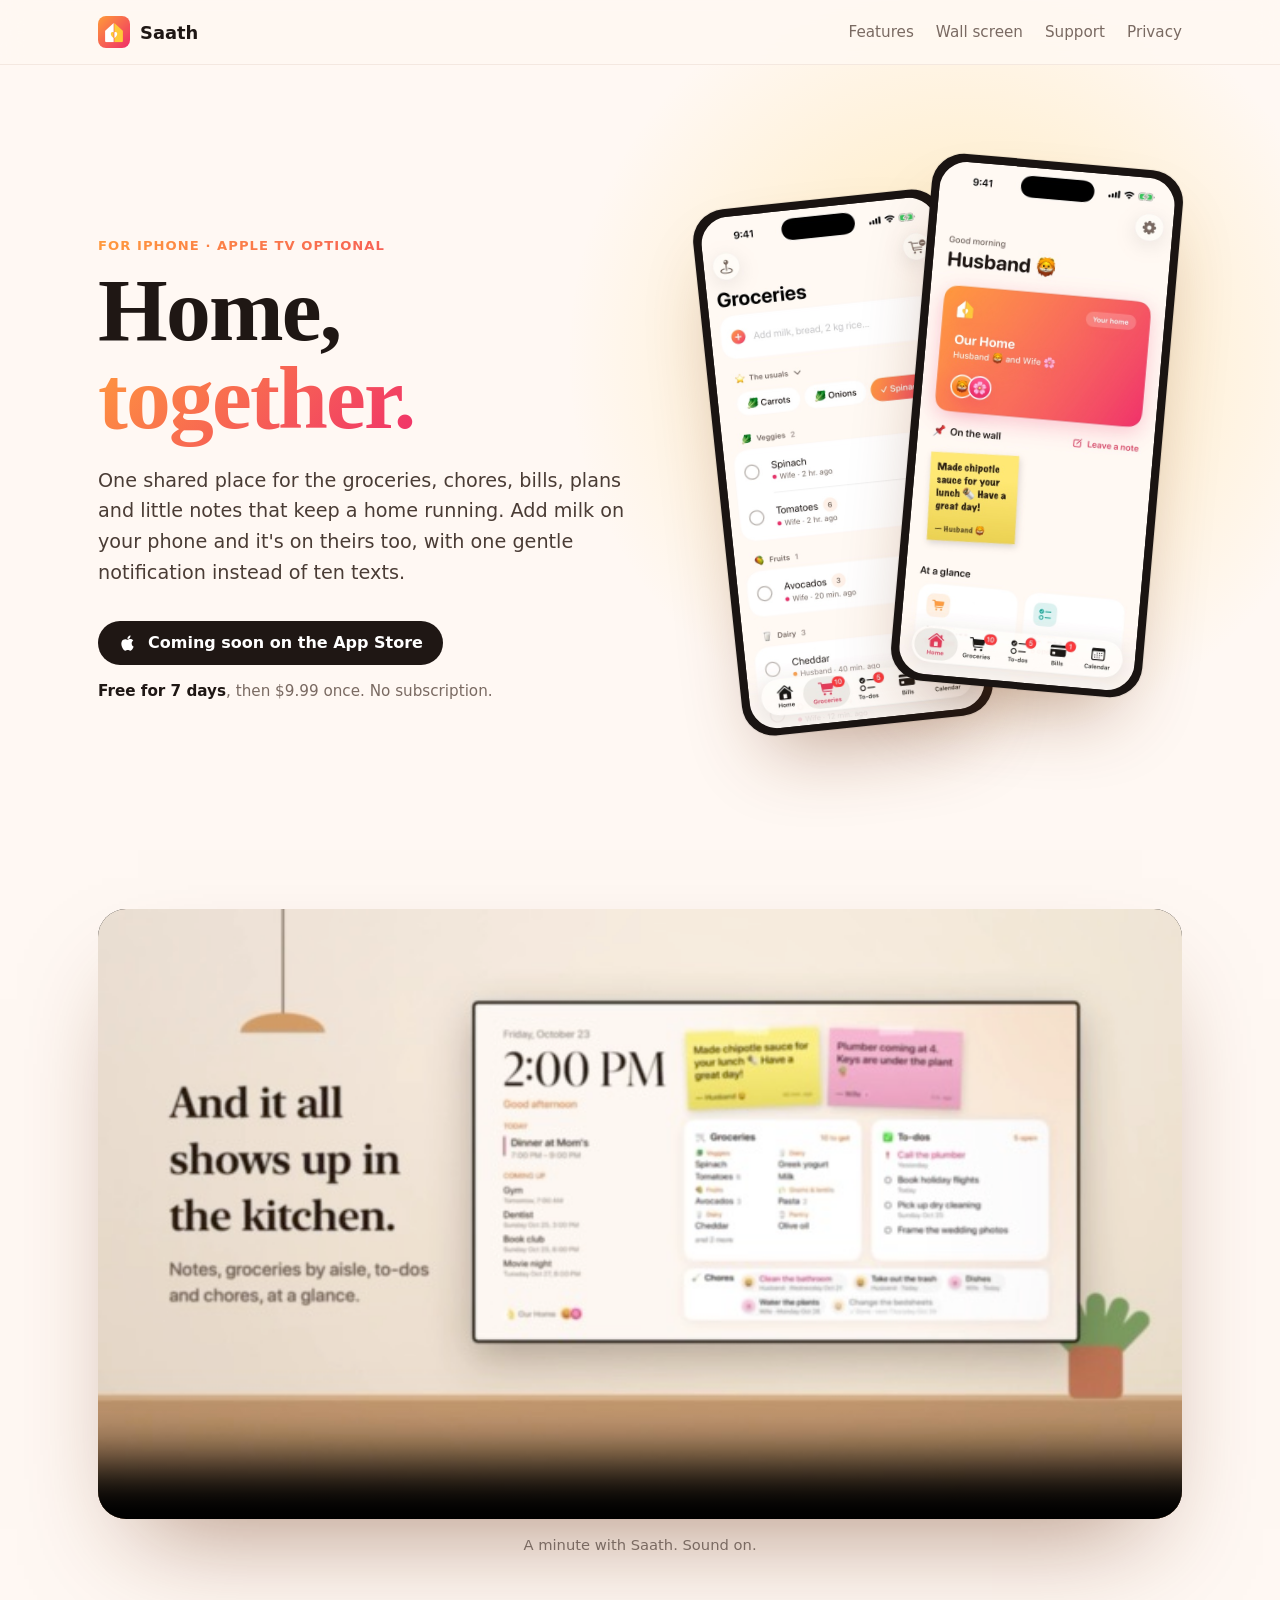
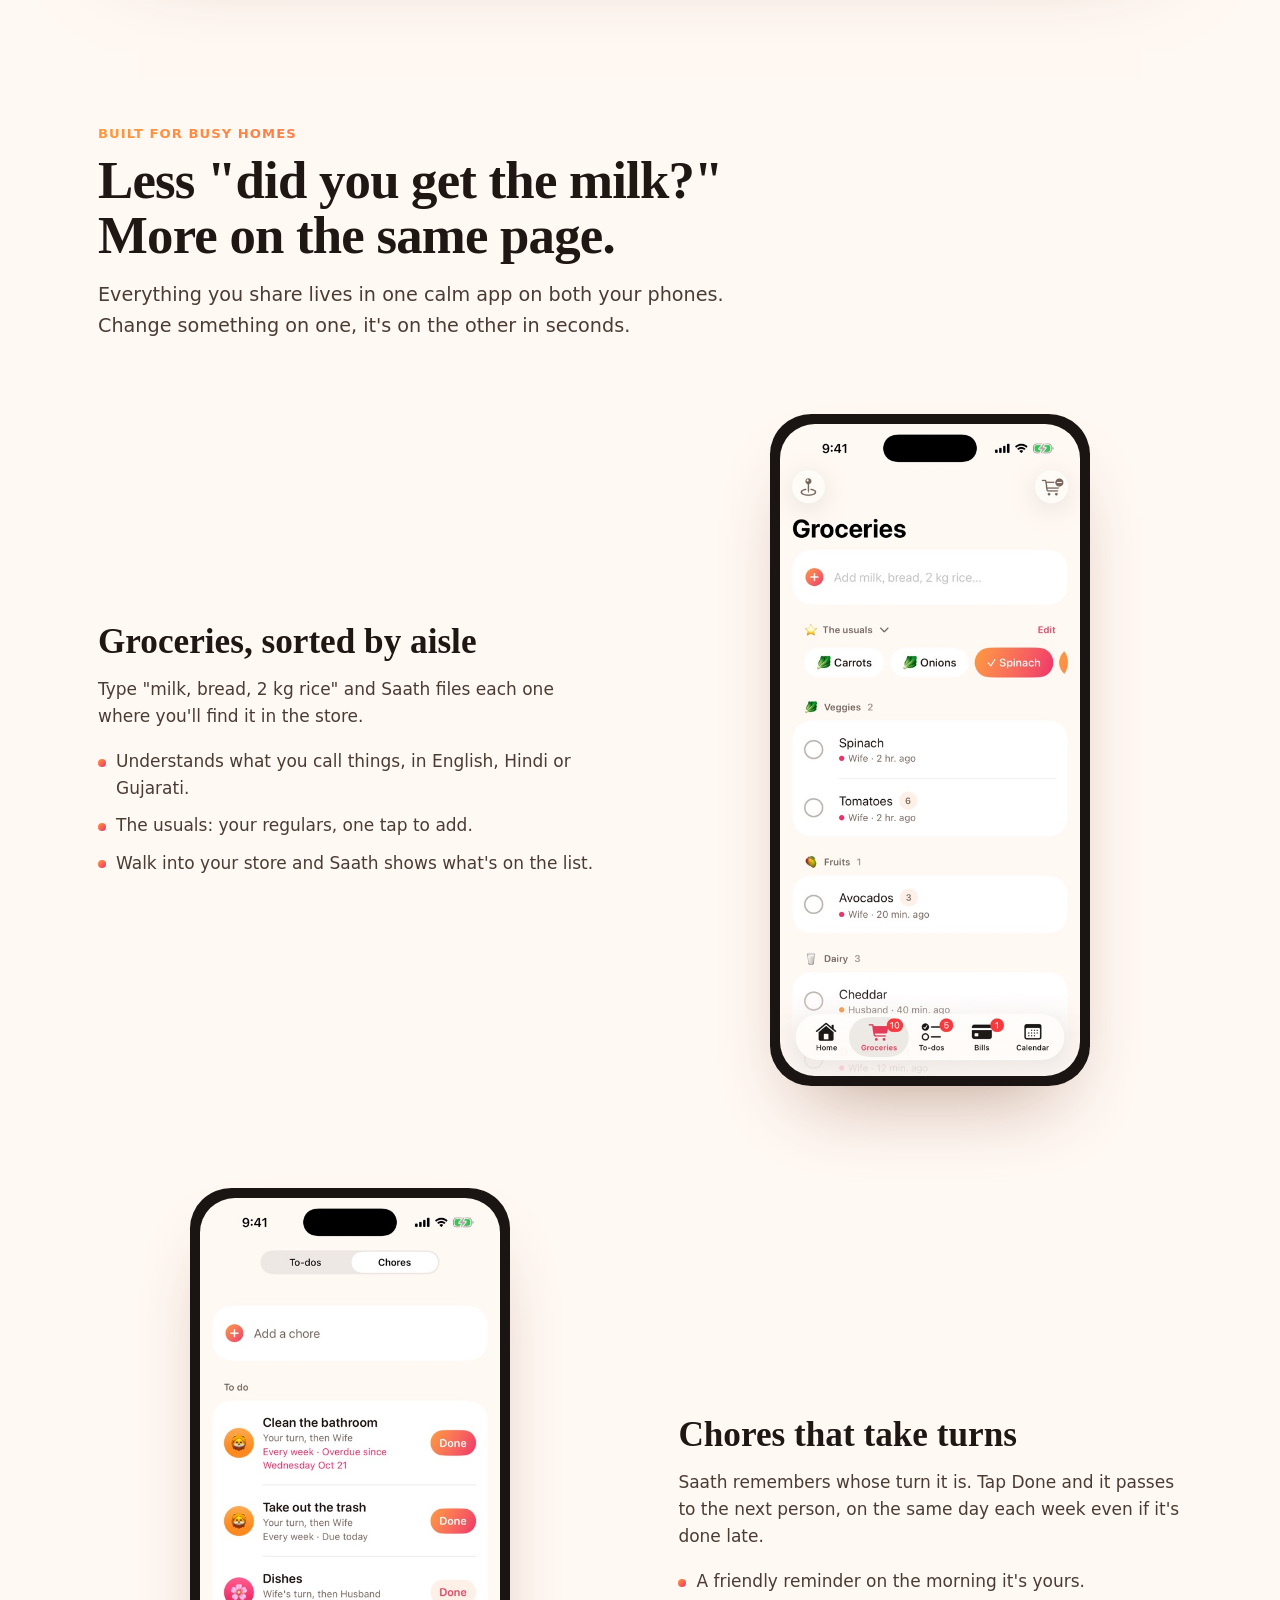
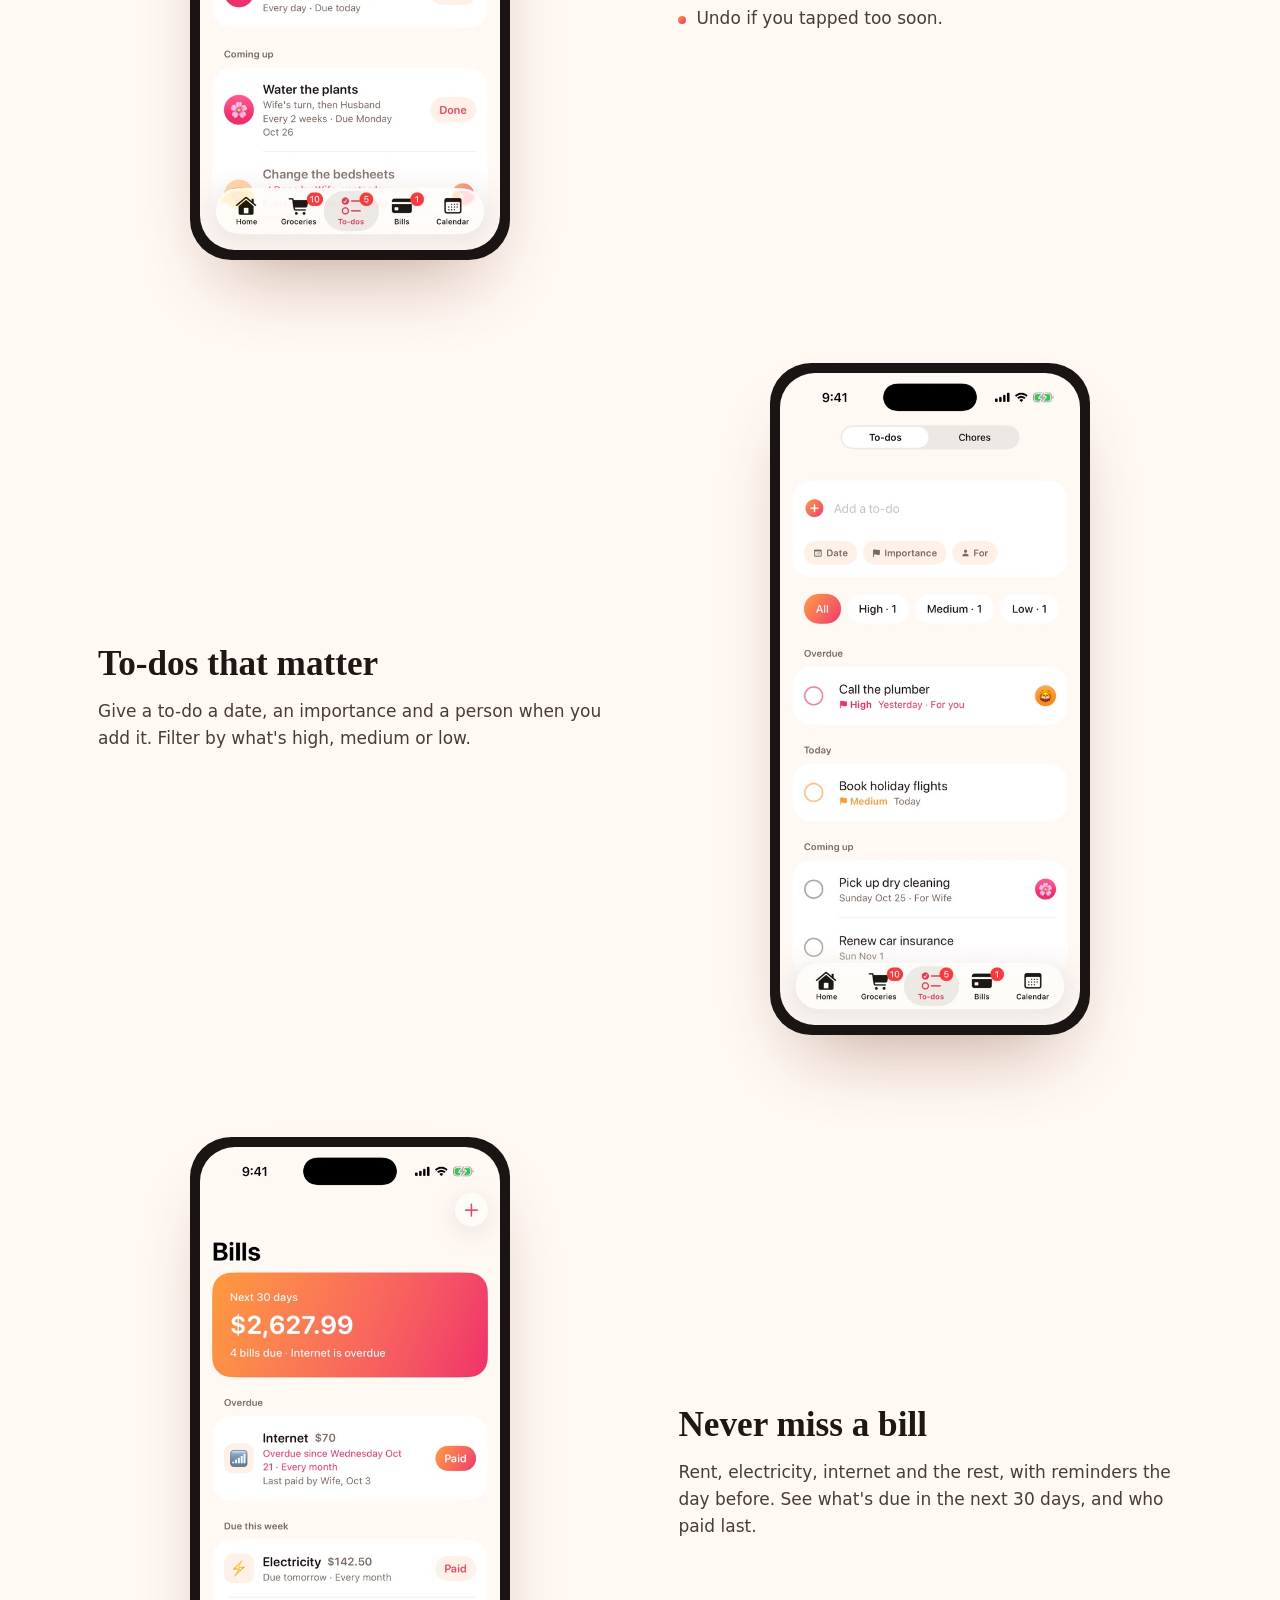
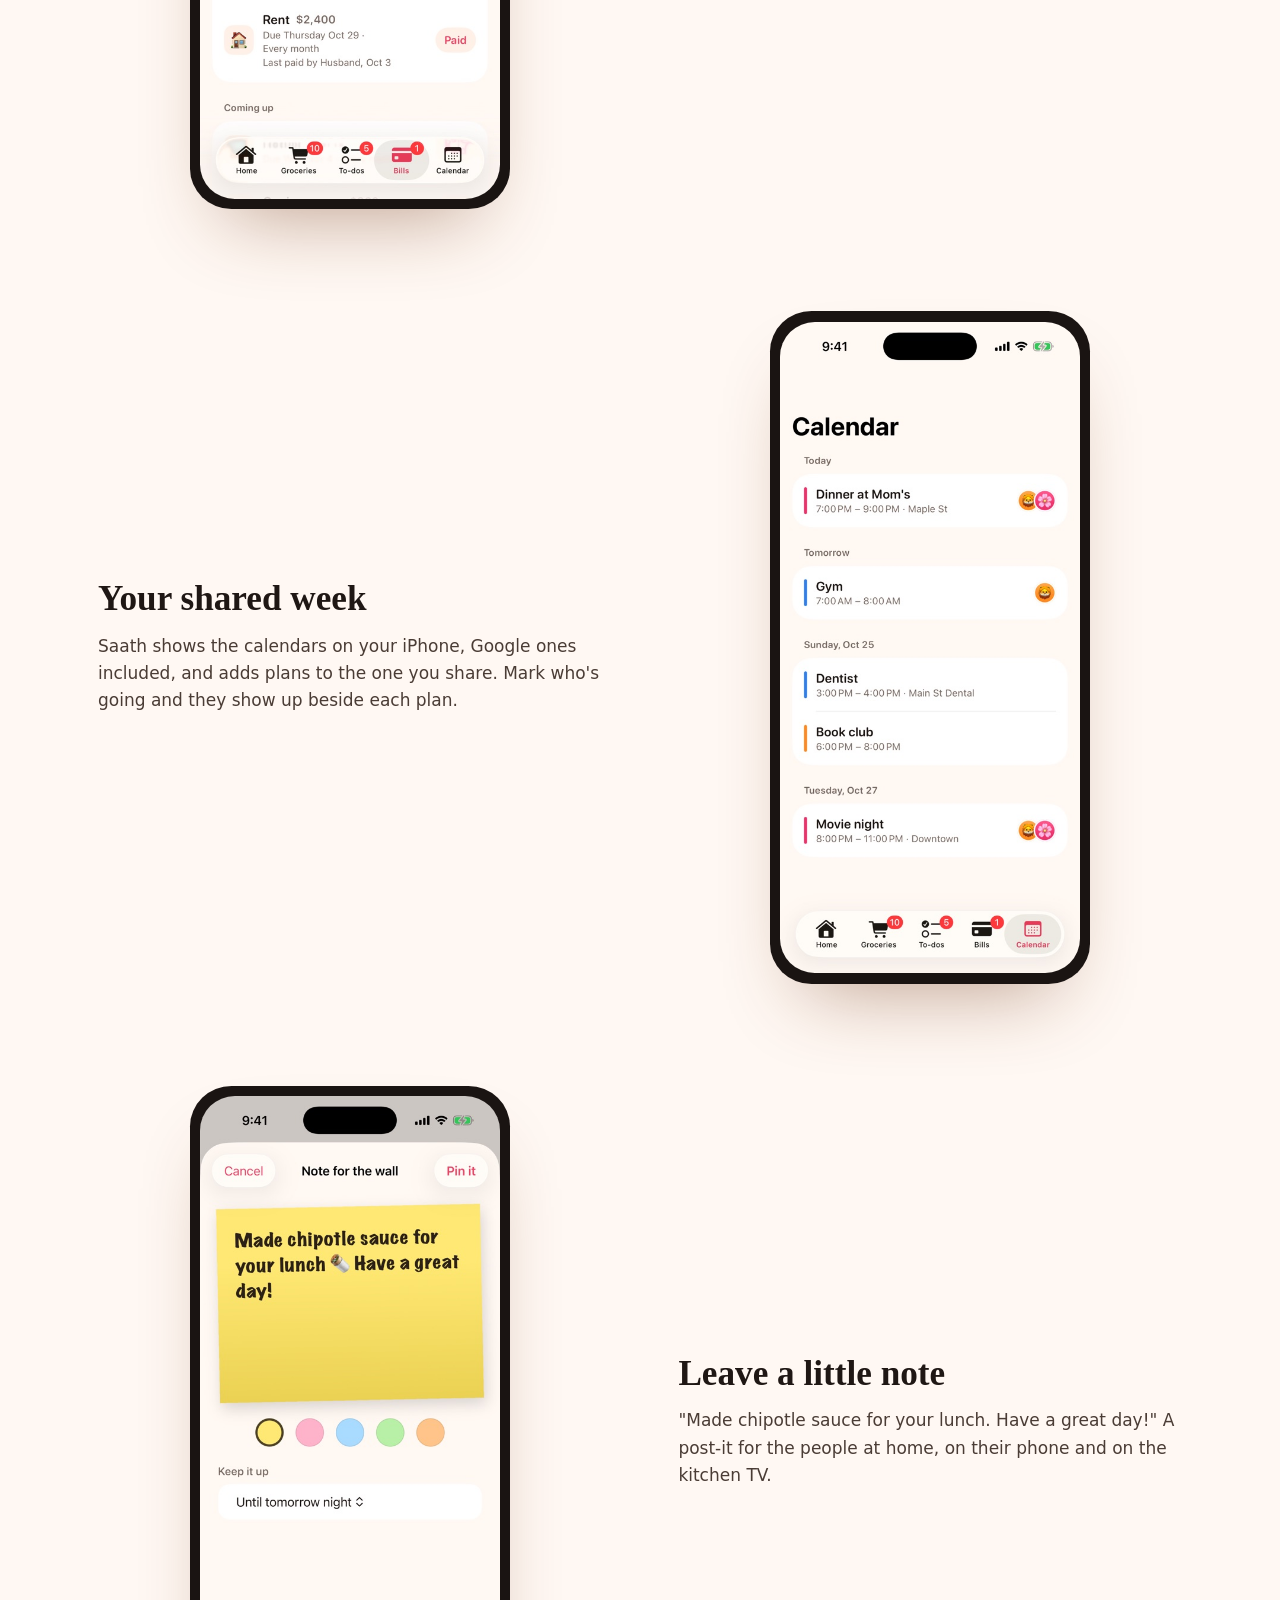
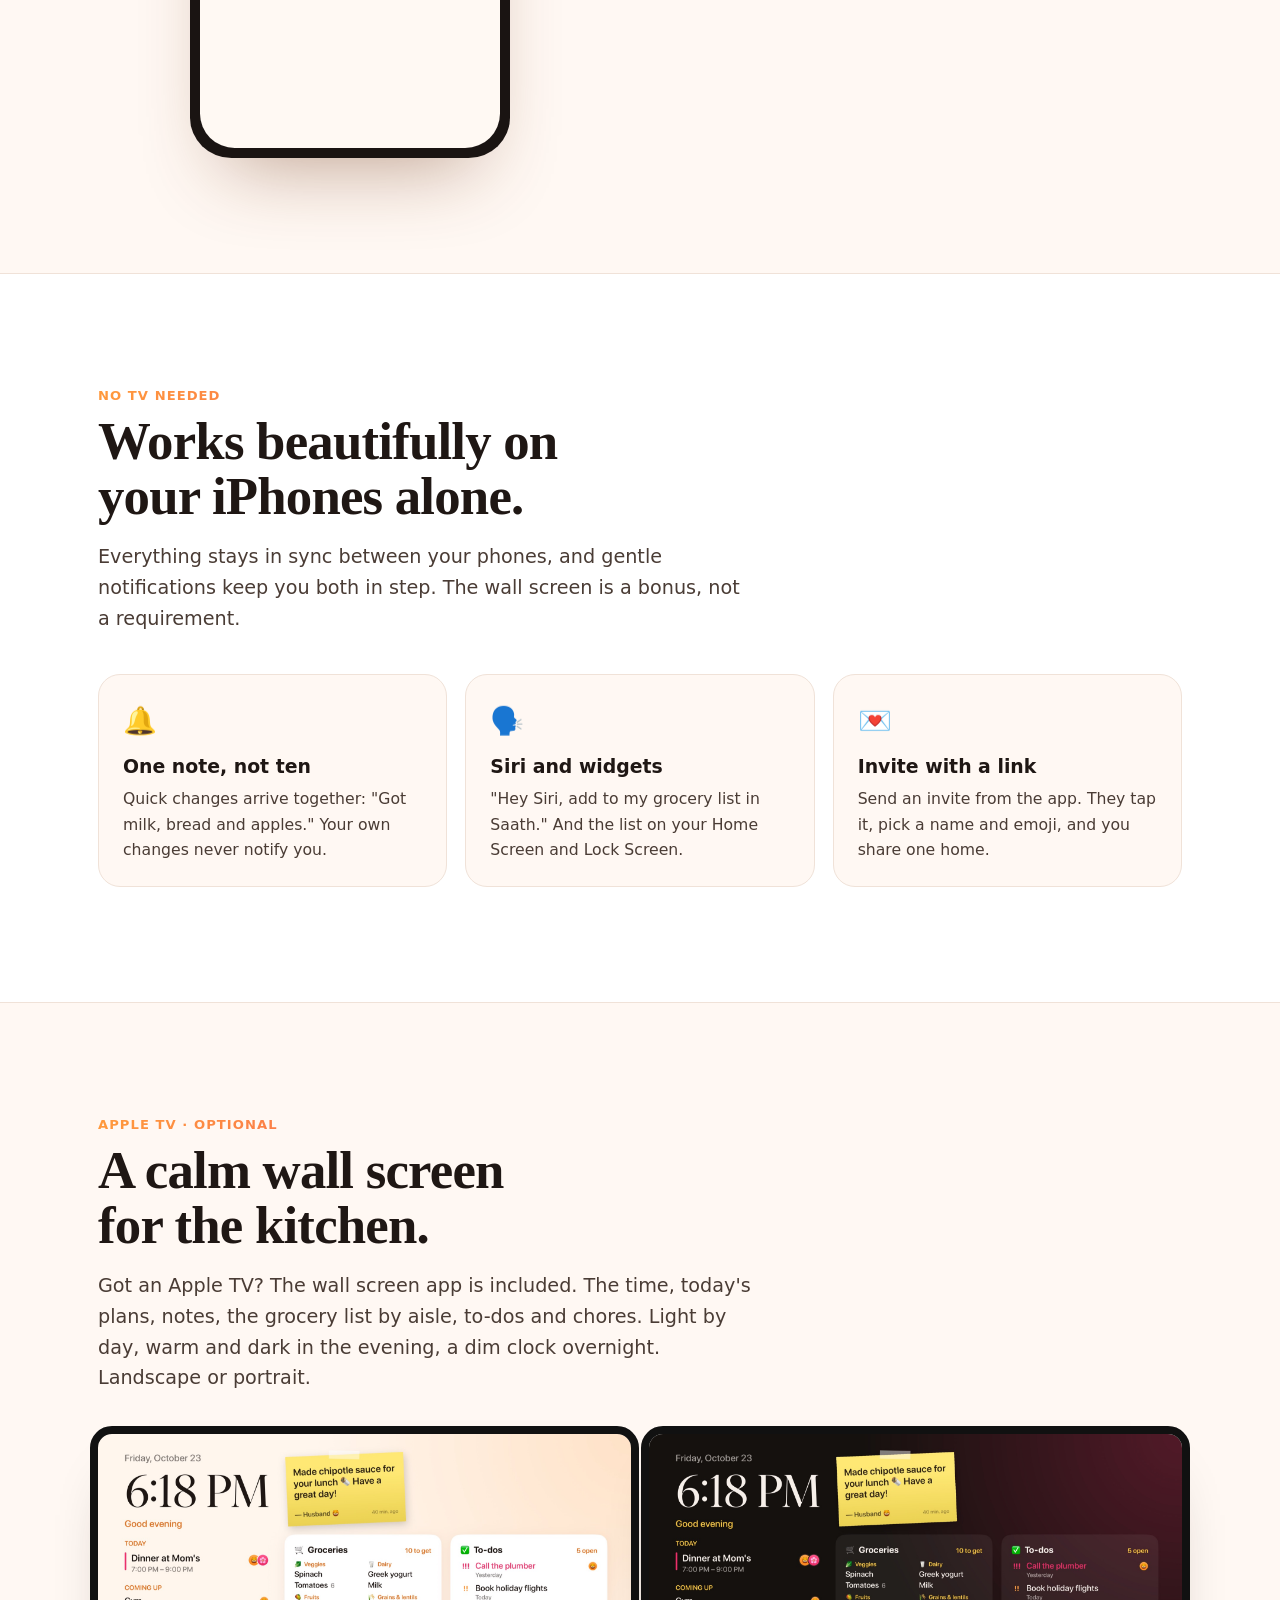
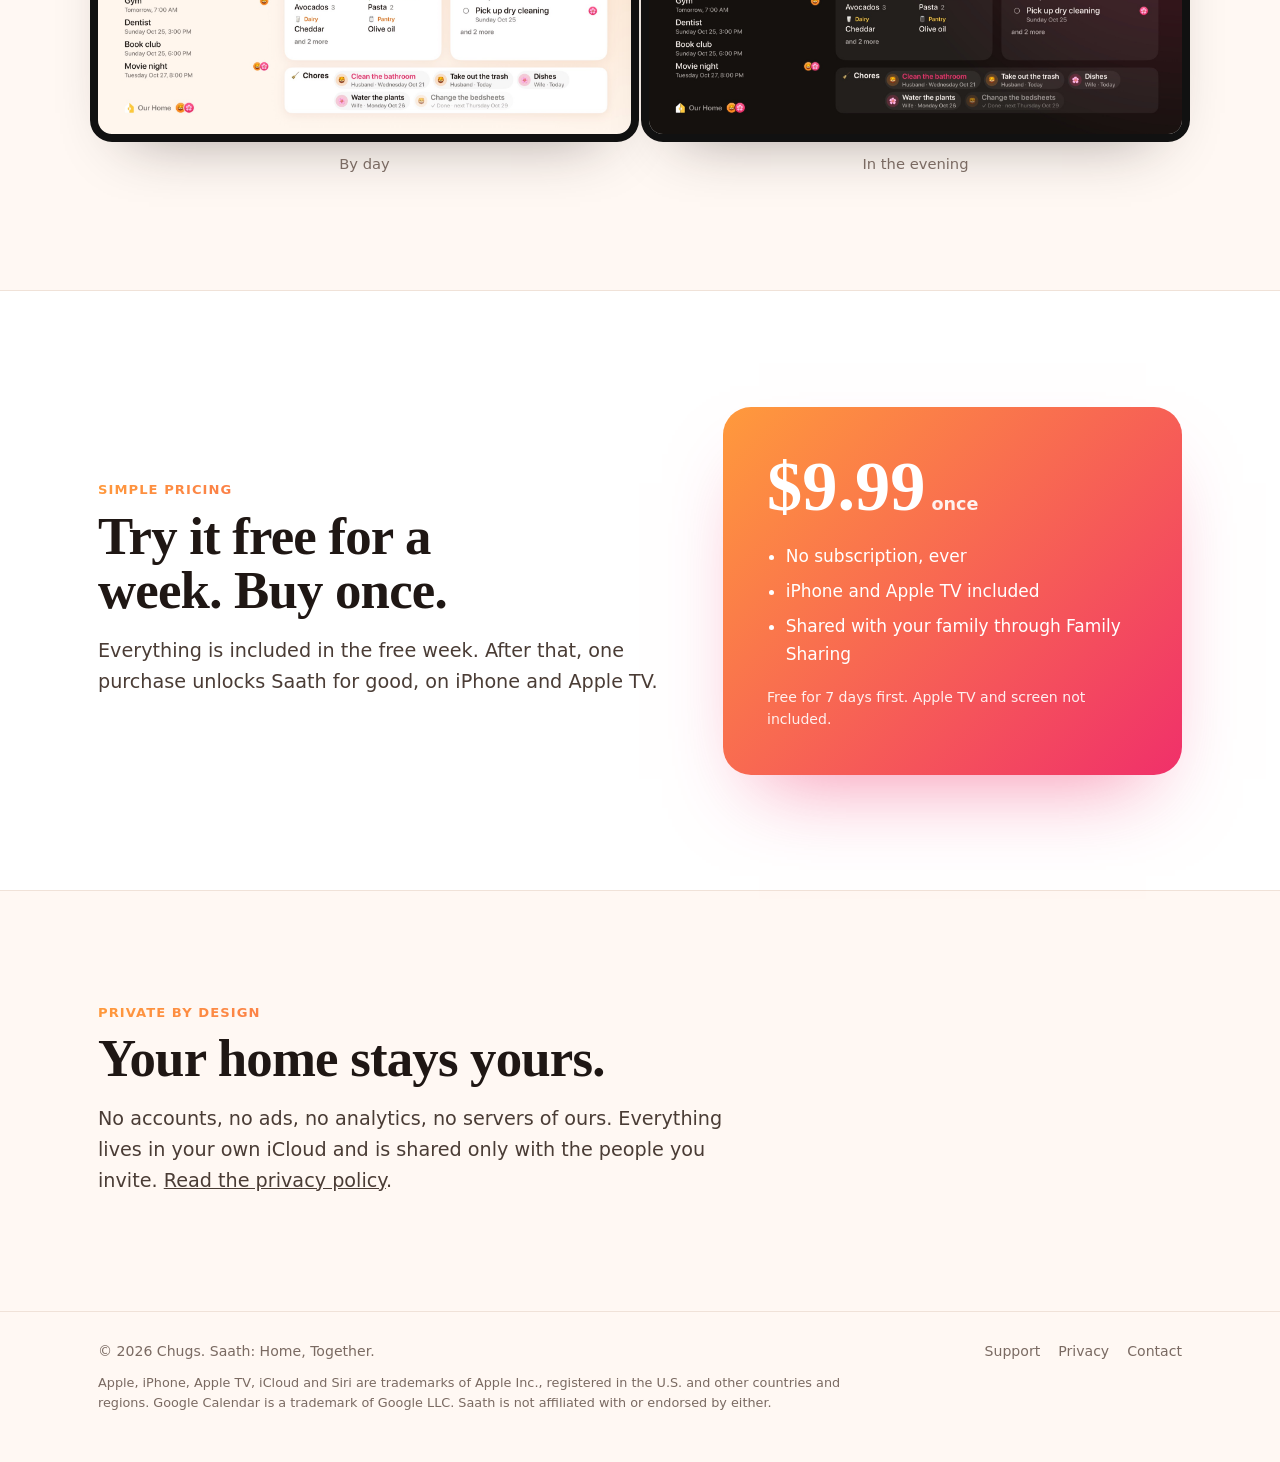
==== index.html @ 50ee643c "Add files via upload" ====
<!doctype html>
<html lang="en">
<head>
<meta charset="utf-8">
<meta name="viewport" content="width=device-width, initial-scale=1">
<meta name="theme-color" content="#FFF8F3">
<title>Saath: Home, Together</title>
<meta name="description" content="One shared place for groceries, chores, bills, plans and little notes. On your iPhones, and on the kitchen TV if you like.">
<link rel="icon" type="image/png" sizes="32x32" href="favicon-32.png">
<link rel="apple-touch-icon" href="apple-touch-icon.png">
<meta property="og:type" content="website">
<meta property="og:site_name" content="Saath">
<meta property="og:title" content="Saath: Home, Together">
<meta property="og:description" content="Groceries by aisle, chores that take turns, bills, plans and notes, shared between your iPhones. Apple TV wall screen optional.">
<meta property="og:image" content="og.jpg">
<meta name="twitter:card" content="summary_large_image">
<link rel="stylesheet" href="site.css">
</head>
<body>
<header class="top"><div class="wrap">
  <a class="brand" href="./" aria-label="Saath home"><img src="icon-512.png" alt="" width="32" height="32">Saath</a>
  <nav aria-label="Main">
    <a class="hide-sm" href="#features">Features</a>
    <a class="hide-sm" href="#wall">Wall screen</a>
    <a href="support.html">Support</a>
    <a href="privacy.html">Privacy</a>
  </nav>
</div></header>

<main>
  <section class="hero"><div class="wrap">
    <div>
      <p class="kicker">For iPhone · Apple TV optional</p>
      <h1 style="margin-top:14px">Home,<br><em>together.</em></h1>
      <p class="lede">One shared place for the groceries, chores, bills, plans and little notes that keep a home running. Add milk on your phone and it's on theirs too, with one gentle notification instead of ten texts.</p>
      <div class="cta">
        <span class="badge" aria-label="Coming soon on the App Store"><svg viewBox="0 0 24 24" aria-hidden="true"><path d="M16.37 12.6c-.02-2.3 1.88-3.4 1.97-3.46-1.07-1.57-2.74-1.79-3.33-1.81-1.42-.14-2.77.83-3.49.83-.72 0-1.83-.81-3.01-.79-1.55.02-2.98.9-3.78 2.29-1.61 2.8-.41 6.94 1.16 9.21.77 1.11 1.68 2.36 2.88 2.31 1.16-.05 1.59-.75 2.99-.75 1.4 0 1.79.75 3.01.72 1.24-.02 2.03-1.13 2.79-2.25.88-1.29 1.24-2.53 1.26-2.6-.03-.01-2.42-.93-2.45-3.7zM14.1 5.86c.64-.77 1.07-1.85.95-2.92-.92.04-2.03.61-2.69 1.38-.59.68-1.11 1.77-.97 2.83 1.03.08 2.07-.52 2.71-1.29z"/></svg>Coming soon on the App Store</span>
        <p class="price-note"><strong>Free for 7 days</strong>, then $9.99 once. No subscription.</p>
      </div>
    </div>
    <div class="phones" aria-hidden="true">
      <div class="phone a"><img src="img/groceries.jpg" alt="" width="1100" height="2392"></div>
      <div class="phone b"><img src="img/home.jpg" alt="" width="1100" height="2392"></div>
    </div>
  </div></section>

  <section class="film"><div class="wrap">
    <figure>
      <video src="film/saath.mp4" poster="film/poster.jpg" controls playsinline preload="none" aria-label="A one-minute film showing Saath on two phones and a kitchen TV"></video>
    </figure>
    <figcaption>A minute with Saath. Sound on.</figcaption>
  </div></section>

  <section class="section" id="features"><div class="wrap">
    <div class="section-head reveal">
      <p class="kicker">Built for busy homes</p>
      <h2 style="margin-top:12px">Less "did you get the milk?"<br>More on the same page.</h2>
      <p class="lede">Everything you share lives in one calm app on both your phones. Change something on one, it's on the other in seconds.</p>
    </div>
    <div class="rows">
      <div class="row reveal">
        <div class="copy">
          <h3>Groceries, sorted by aisle</h3>
          <p>Type "milk, bread, 2 kg rice" and Saath files each one where you'll find it in the store.</p>
          <ul>
            <li>Understands what you call things, in English, Hindi or Gujarati.</li>
            <li>The usuals: your regulars, one tap to add.</li>
            <li>Walk into your store and Saath shows what's on the list.</li>
          </ul>
        </div>
        <div class="shot"><img src="img/groceries.jpg" alt="The grocery list grouped by aisle" loading="lazy" width="1100" height="2392"></div>
      </div>
      <div class="row reveal">
        <div class="copy">
          <h3>Chores that take turns</h3>
          <p>Saath remembers whose turn it is. Tap Done and it passes to the next person, on the same day each week even if it's done late.</p>
          <ul>
            <li>A friendly reminder on the morning it's yours.</li>
            <li>Undo if you tapped too soon.</li>
          </ul>
        </div>
        <div class="shot"><img src="img/chores.jpg" alt="Chores with whose turn it is" loading="lazy" width="1100" height="2392"></div>
      </div>
      <div class="row reveal">
        <div class="copy">
          <h3>To-dos that matter</h3>
          <p>Give a to-do a date, an importance and a person when you add it. Filter by what's high, medium or low.</p>
        </div>
        <div class="shot"><img src="img/todos.jpg" alt="To-dos grouped by when they're due" loading="lazy" width="1100" height="2392"></div>
      </div>
      <div class="row reveal">
        <div class="copy">
          <h3>Never miss a bill</h3>
          <p>Rent, electricity, internet and the rest, with reminders the day before. See what's due in the next 30 days, and who paid last.</p>
        </div>
        <div class="shot"><img src="img/bills.jpg" alt="Bills with what's due in the next 30 days" loading="lazy" width="1100" height="2392"></div>
      </div>
      <div class="row reveal">
        <div class="copy">
          <h3>Your shared week</h3>
          <p>Saath shows the calendars on your iPhone, Google ones included, and adds plans to the one you share. Mark who's going and they show up beside each plan.</p>
        </div>
        <div class="shot"><img src="img/calendar.jpg" alt="The week's plans with who's going" loading="lazy" width="1100" height="2392"></div>
      </div>
      <div class="row reveal">
        <div class="copy">
          <h3>Leave a little note</h3>
          <p>"Made chipotle sauce for your lunch. Have a great day!" A post-it for the people at home, on their phone and on the kitchen TV.</p>
        </div>
        <div class="shot"><img src="img/note.jpg" alt="Writing a note for the wall" loading="lazy" width="1100" height="2392"></div>
      </div>
    </div>
  </div></section>

  <section class="section band"><div class="wrap">
    <div class="section-head reveal">
      <p class="kicker">No TV needed</p>
      <h2 style="margin-top:12px">Works beautifully on your iPhones alone.</h2>
      <p class="lede">Everything stays in sync between your phones, and gentle notifications keep you both in step. The wall screen is a bonus, not a requirement.</p>
    </div>
    <div class="cards">
      <div class="card reveal"><div class="ico">🔔</div><h3>One note, not ten</h3><p>Quick changes arrive together: "Got milk, bread and apples." Your own changes never notify you.</p></div>
      <div class="card reveal"><div class="ico">🗣️</div><h3>Siri and widgets</h3><p>"Hey Siri, add to my grocery list in Saath." And the list on your Home Screen and Lock Screen.</p></div>
      <div class="card reveal"><div class="ico">💌</div><h3>Invite with a link</h3><p>Send an invite from the app. They tap it, pick a name and emoji, and you share one home.</p></div>
    </div>
  </div></section>

  <section class="section" id="wall"><div class="wrap">
    <div class="section-head reveal">
      <p class="kicker">Apple TV · optional</p>
      <h2 style="margin-top:12px">A calm wall screen for the kitchen.</h2>
      <p class="lede">Got an Apple TV? The wall screen app is included. The time, today's plans, notes, the grocery list by aisle, to-dos and chores. Light by day, warm and dark in the evening, a dim clock overnight. Landscape or portrait.</p>
    </div>
    <div class="tv">
      <figure class="reveal"><img src="img/tv-day.jpg" alt="The wall screen in the daytime" loading="lazy" width="1800" height="1013"><figcaption>By day</figcaption></figure>
      <figure class="reveal"><img src="img/tv-evening.jpg" alt="The wall screen in the evening" loading="lazy" width="1800" height="1013"><figcaption>In the evening</figcaption></figure>
    </div>
  </div></section>

  <section class="section band" id="pricing"><div class="wrap pricing">
    <div class="reveal">
      <p class="kicker">Simple pricing</p>
      <h2 style="margin-top:12px">Try it free for a week. Buy once.</h2>
      <p class="lede" style="margin-top:18px">Everything is included in the free week. After that, one purchase unlocks Saath for good, on iPhone and Apple TV.</p>
    </div>
    <div class="price-card reveal">
      <div class="big">$9.99<small>once</small></div>
      <ul>
        <li>No subscription, ever</li>
        <li>iPhone and Apple TV included</li>
        <li>Shared with your family through Family Sharing</li>
      </ul>
      <p class="fine">Free for 7 days first. Apple TV and screen not included.</p>
    </div>
  </div></section>

  <section class="section"><div class="wrap">
    <div class="section-head reveal">
      <p class="kicker">Private by design</p>
      <h2 style="margin-top:12px">Your home stays yours.</h2>
      <p class="lede">No accounts, no ads, no analytics, no servers of ours. Everything lives in your own iCloud and is shared only with the people you invite. <a href="privacy.html">Read the privacy policy</a>.</p>
    </div>
  </div></section>
</main>

<footer><div class="wrap">
  <span>© 2026 Chugs. Saath: Home, Together.</span>
  <nav aria-label="More"><a href="support.html">Support</a><a href="privacy.html">Privacy</a><a href="mailto:saath.help@gmail.com">Contact</a></nav>
  <span class="tm">Apple, iPhone, Apple TV, iCloud and Siri are trademarks of Apple Inc., registered in the U.S. and other countries and regions. Google Calendar is a trademark of Google LLC. Saath is not affiliated with or endorsed by either.</span>
</div></footer>

<script>
  // Ease sections in as they scroll into view.
  const io = 'IntersectionObserver' in window && new IntersectionObserver((entries) => {
    for (const e of entries) if (e.isIntersecting) { e.target.classList.add('in'); io.unobserve(e.target); }
  }, { rootMargin: '0px 0px -8% 0px' });
  document.querySelectorAll('.reveal').forEach((el) => io ? io.observe(el) : el.classList.add('in'));
</script>
</body>
</html>
---- site.css ----
/* Saath: warm cream paper, saffron-to-rose for the one thing that matters on each screen. */
:root {
  color-scheme: light;
  --bg: #FFF8F3;
  --panel: #FFFFFF;
  --raised: #FFF1E8;
  --line: #F0E2D8;
  --ink: #1F1714;
  --text: #4A3C35;
  --muted: #7A6A62;
  --saffron: #FF9A3C;
  --rose: #F0306A;
  --sun: #FFC93C;
  --accent: #E8405F;
  --grad: linear-gradient(135deg, var(--saffron), var(--rose));
  --serif: "New York", ui-serif, "Iowan Old Style", Georgia, serif;
  --round: ui-rounded, "SF Pro Rounded", -apple-system, BlinkMacSystemFont, "Segoe UI", system-ui, sans-serif;
  --gutter: clamp(16px, 4vw, 48px);
  --max: 1180px;
  --radius: 28px;
  --ease: cubic-bezier(.22, 1, .36, 1);
}
* { box-sizing: border-box; }
html { -webkit-text-size-adjust: 100%; }
body { margin: 0; background: var(--bg); color: var(--text); font: 400 17px/1.6 var(--round);
  -webkit-font-smoothing: antialiased; overflow-x: clip; }
img, video { display: block; max-width: 100%; height: auto; }
a { color: inherit; }
p { margin: 0; }
h1, h2, h3 { color: var(--ink); margin: 0; text-wrap: balance; }
h1 { font: 600 clamp(2.8rem, 7.4vw, 5.6rem)/0.98 var(--serif); letter-spacing: -.02em; }
h2 { font: 600 clamp(2rem, 4.4vw, 3.3rem)/1.04 var(--serif); letter-spacing: -.015em; }
h3 { font: 700 1.18rem/1.25 var(--round); }
.wrap { max-width: var(--max); margin-inline: auto; padding-inline: var(--gutter); }
.lede { font-size: clamp(1.08rem, 1.5vw, 1.28rem); color: var(--text); max-width: 34em; }
.muted { color: var(--muted); }
.kicker { font: 700 .82rem/1 var(--round); letter-spacing: .08em; text-transform: uppercase;
  background: var(--grad); -webkit-background-clip: text; background-clip: text; color: transparent; }
:focus-visible { outline: 3px solid var(--rose); outline-offset: 3px; border-radius: 6px; }

/* Top bar */
.top { position: sticky; top: 0; z-index: 10; background: color-mix(in srgb, var(--bg) 86%, transparent);
  backdrop-filter: saturate(1.4) blur(14px); -webkit-backdrop-filter: saturate(1.4) blur(14px);
  border-bottom: 1px solid color-mix(in srgb, var(--line) 70%, transparent); }
.top .wrap { display: flex; align-items: center; justify-content: space-between; height: 64px; }
.brand { display: flex; align-items: center; gap: 10px; text-decoration: none; font: 800 1.12rem var(--round); color: var(--ink); }
.brand img { width: 32px; height: 32px; border-radius: 8px; }
.top nav { display: flex; gap: 22px; font-size: .95rem; }
.top nav a { text-decoration: none; color: var(--muted); }
.top nav a:hover, .top nav a[aria-current] { color: var(--ink); }

/* Hero */
.hero { padding-block: clamp(40px, 8vw, 96px) clamp(32px, 6vw, 72px); position: relative; }
.hero::before { content: ""; position: absolute; inset: -20% -10% auto auto; width: 70vw; height: 70vw; max-width: 900px; max-height: 900px;
  background: radial-gradient(circle, color-mix(in srgb, var(--sun) 32%, transparent), transparent 62%); z-index: -1; pointer-events: none; }
.hero .wrap { display: grid; grid-template-columns: 1.05fr .95fr; gap: clamp(24px, 5vw, 64px); align-items: center; }
.hero h1 em { font-style: normal; background: var(--grad); -webkit-background-clip: text; background-clip: text; color: transparent; }
.hero .lede { margin-top: 24px; }
.cta { display: flex; flex-wrap: wrap; align-items: center; gap: 14px 22px; margin-top: 32px; }
.badge { display: inline-flex; align-items: center; gap: 10px; padding: 12px 20px; border-radius: 999px; background: var(--ink);
  color: #fff; text-decoration: none; font: 700 1rem var(--round); }
.badge svg { width: 20px; height: 20px; fill: currentColor; }
.price-note { font-size: .95rem; color: var(--muted); }
.price-note strong { color: var(--ink); }
.phones { position: relative; height: clamp(420px, 52vw, 620px); }
.phone { position: absolute; width: 52%; border-radius: 13% / 6%; overflow: hidden; background: #1a1412; padding: 1.6%;
  box-shadow: 0 40px 80px -30px rgba(106, 48, 16, .45), 0 0 0 1px rgba(0,0,0,.06); }
.phone img { border-radius: 11.8% / 5.4%; }
.phone.a { left: 4%; top: 6%; transform: rotate(-6deg); }
.phone.b { right: 4%; top: 0; transform: rotate(5deg); z-index: 1; }

/* Film */
.film { padding-block: clamp(24px, 5vw, 56px); }
.film figure { margin: 0; border-radius: var(--radius); overflow: hidden; background: #000;
  box-shadow: 0 50px 100px -40px rgba(106, 48, 16, .5); }
.film video { width: 100%; aspect-ratio: 16 / 9; }
.film figcaption { margin-top: 14px; text-align: center; color: var(--muted); font-size: .92rem; }

/* Features */
.section { padding-block: clamp(56px, 9vw, 120px); }
.section-head { max-width: 44em; }
.section-head .lede { margin-top: 18px; }
.rows { display: grid; gap: clamp(56px, 8vw, 104px); margin-top: clamp(40px, 6vw, 72px); }
.row { display: grid; grid-template-columns: 1fr 1fr; gap: clamp(24px, 6vw, 80px); align-items: center; }
.row:nth-child(even) .shot { order: -1; }
.row .copy h3 { font: 600 clamp(1.6rem, 2.8vw, 2.2rem)/1.1 var(--serif); }
.row .copy p { margin-top: 14px; }
.row ul { margin: 18px 0 0; padding: 0; list-style: none; display: grid; gap: 10px; }
.row li { display: flex; gap: 10px; }
.row li::before { content: ""; flex: none; width: 8px; height: 8px; margin-top: .62em; border-radius: 50%; background: var(--grad); }
.shot { justify-self: center; width: min(320px, 78%); border-radius: 13% / 6%; overflow: hidden; background: #1a1412; padding: 2%;
  box-shadow: 0 40px 80px -36px rgba(106, 48, 16, .45); }
.shot img { border-radius: 11.6% / 5.3%; }

/* Bands */
.band { background: var(--panel); border-block: 1px solid var(--line); }
.cards { display: grid; grid-template-columns: repeat(3, 1fr); gap: 18px; margin-top: 40px; }
.card { background: var(--bg); border: 1px solid var(--line); border-radius: 22px; padding: 24px; }
.card .ico { font-size: 1.7rem; }
.card h3 { margin-top: 12px; }
.card p { margin-top: 8px; color: var(--text); font-size: .98rem; }

.tv { margin-top: 40px; display: grid; grid-template-columns: 1fr 1fr; gap: 18px; }
.tv figure { margin: 0; }
.tv img { border-radius: 14px; box-shadow: 0 30px 60px -30px rgba(31, 23, 20, .45); outline: 8px solid #111; outline-offset: 0; }
.tv figcaption { margin-top: 18px; color: var(--muted); font-size: .92rem; text-align: center; }

.pricing { display: grid; grid-template-columns: 1.1fr .9fr; gap: clamp(24px, 5vw, 64px); align-items: center; }
.price-card { background: var(--grad); color: #fff; border-radius: var(--radius); padding: clamp(28px, 4vw, 44px);
  box-shadow: 0 40px 80px -36px rgba(240, 48, 106, .55); }
.price-card .big { font: 600 clamp(3rem, 6vw, 4.4rem)/1 var(--serif); }
.price-card .big small { font: 600 1.1rem var(--round); opacity: .9; margin-left: 6px; }
.price-card ul { margin: 22px 0 0; padding-left: 1.1em; display: grid; gap: 8px; }
.price-card .fine { margin-top: 18px; font-size: .88rem; opacity: .9; }

/* Footer */
footer { border-top: 1px solid var(--line); padding-block: 28px 48px; font-size: .88rem; color: var(--muted); }
footer .wrap { display: flex; flex-wrap: wrap; gap: 10px 24px; justify-content: space-between; }
footer nav { display: flex; flex-wrap: wrap; gap: 6px 18px; }
footer a { text-decoration: none; }
footer a:hover { color: var(--ink); }
footer .tm { flex-basis: 100%; max-width: 62em; font-size: .8rem; }

/* Documents (privacy, support) */
.doc { max-width: 44em; padding-block: clamp(48px, 8vw, 96px) clamp(64px, 10vw, 120px); }
.doc h1 { font-size: clamp(2.4rem, 5vw, 3.4rem); }
.doc .updated { color: var(--muted); font-size: .92rem; margin-top: 14px; }
.doc .lede { margin-top: 28px; padding: 20px 22px; background: var(--panel); border: 1px solid var(--line); border-radius: 16px; color: var(--ink); max-width: none; }
.doc h2 { font: 700 1.3rem/1.3 var(--round); margin-top: 44px; }
.doc h3 { font-size: 1.04rem; margin-top: 24px; }
.doc p, .doc ul { margin-top: 12px; }
.doc ul { padding-left: 1.2em; }
.doc li + li { margin-top: 6px; }
.doc a { color: var(--accent); text-underline-offset: 3px; }
.doc strong { color: var(--ink); }
details { background: var(--panel); border: 1px solid var(--line); border-radius: 16px; padding: 16px 20px; margin-top: 12px; }
details summary { cursor: pointer; font-weight: 700; color: var(--ink); list-style-position: outside; }
details[open] summary { margin-bottom: 8px; }
.contact { margin-top: 40px; padding: 24px; border-radius: 20px; background: var(--grad); color: #fff; }
.contact a { color: #fff; font-weight: 700; }

/* Motion: content eases in as it arrives, never more than a nudge. */
@media (prefers-reduced-motion: no-preference) {
  .reveal { opacity: 0; transform: translateY(18px); transition: opacity .7s var(--ease), transform .7s var(--ease); }
  .reveal.in { opacity: 1; transform: none; }
}

@media (max-width: 860px) {
  .hero .wrap, .row, .pricing { grid-template-columns: 1fr; }
  .row:nth-child(even) .shot { order: 0; }
  .phones { height: 120vw; max-height: 560px; }
  .cards, .tv { grid-template-columns: 1fr; }
  .top nav a.hide-sm { display: none; }
}
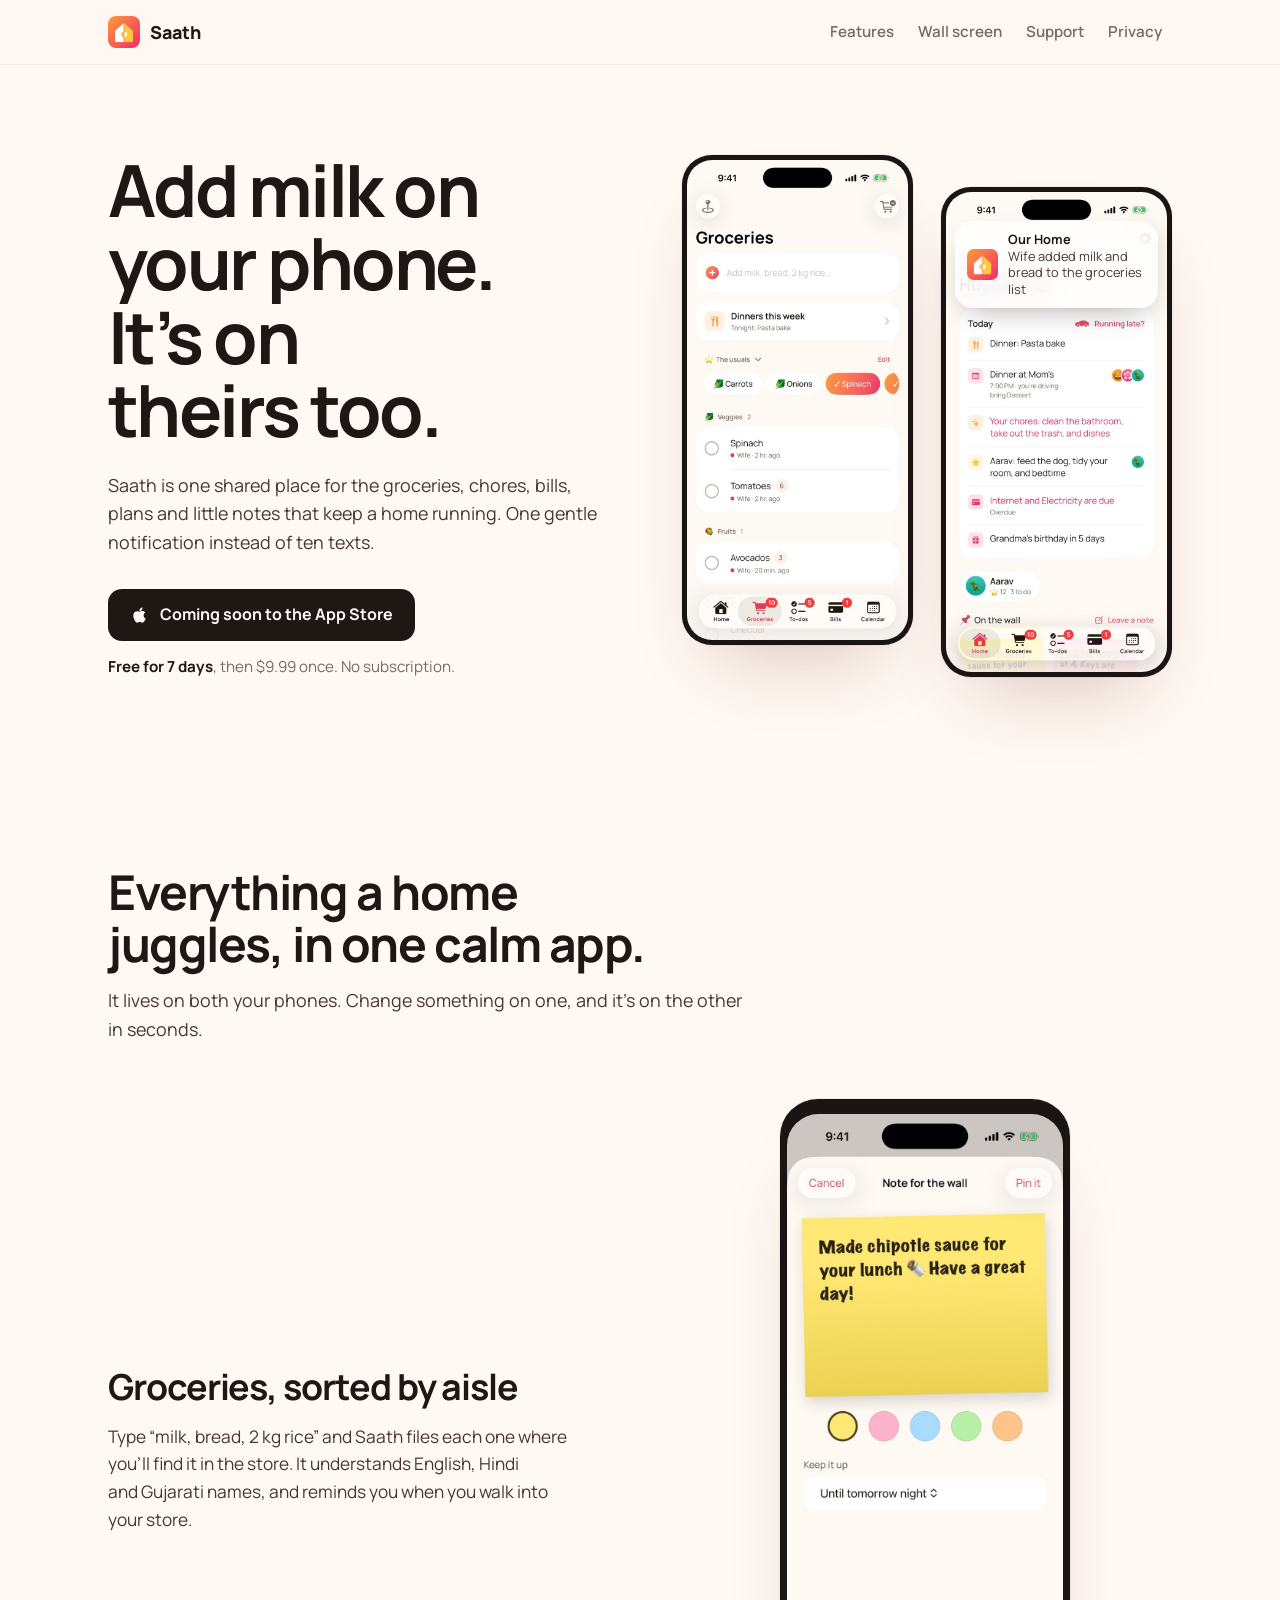
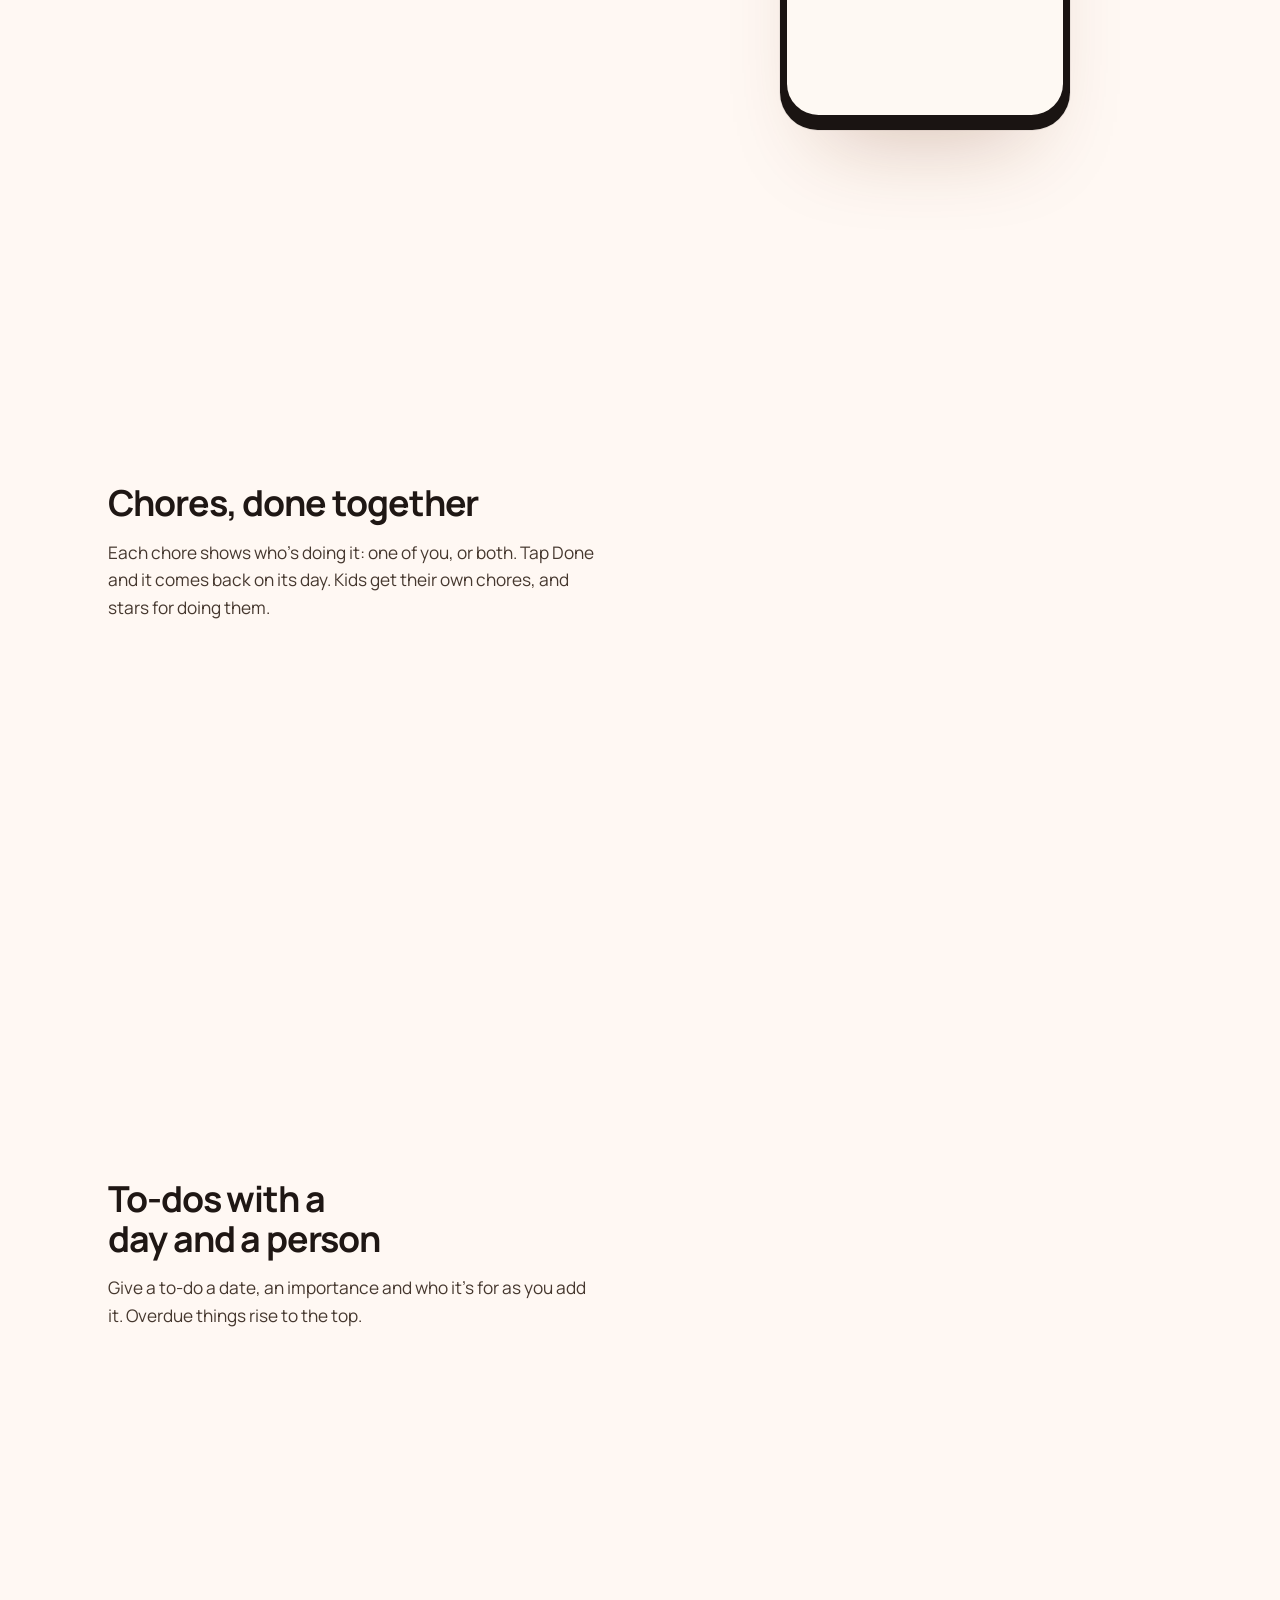
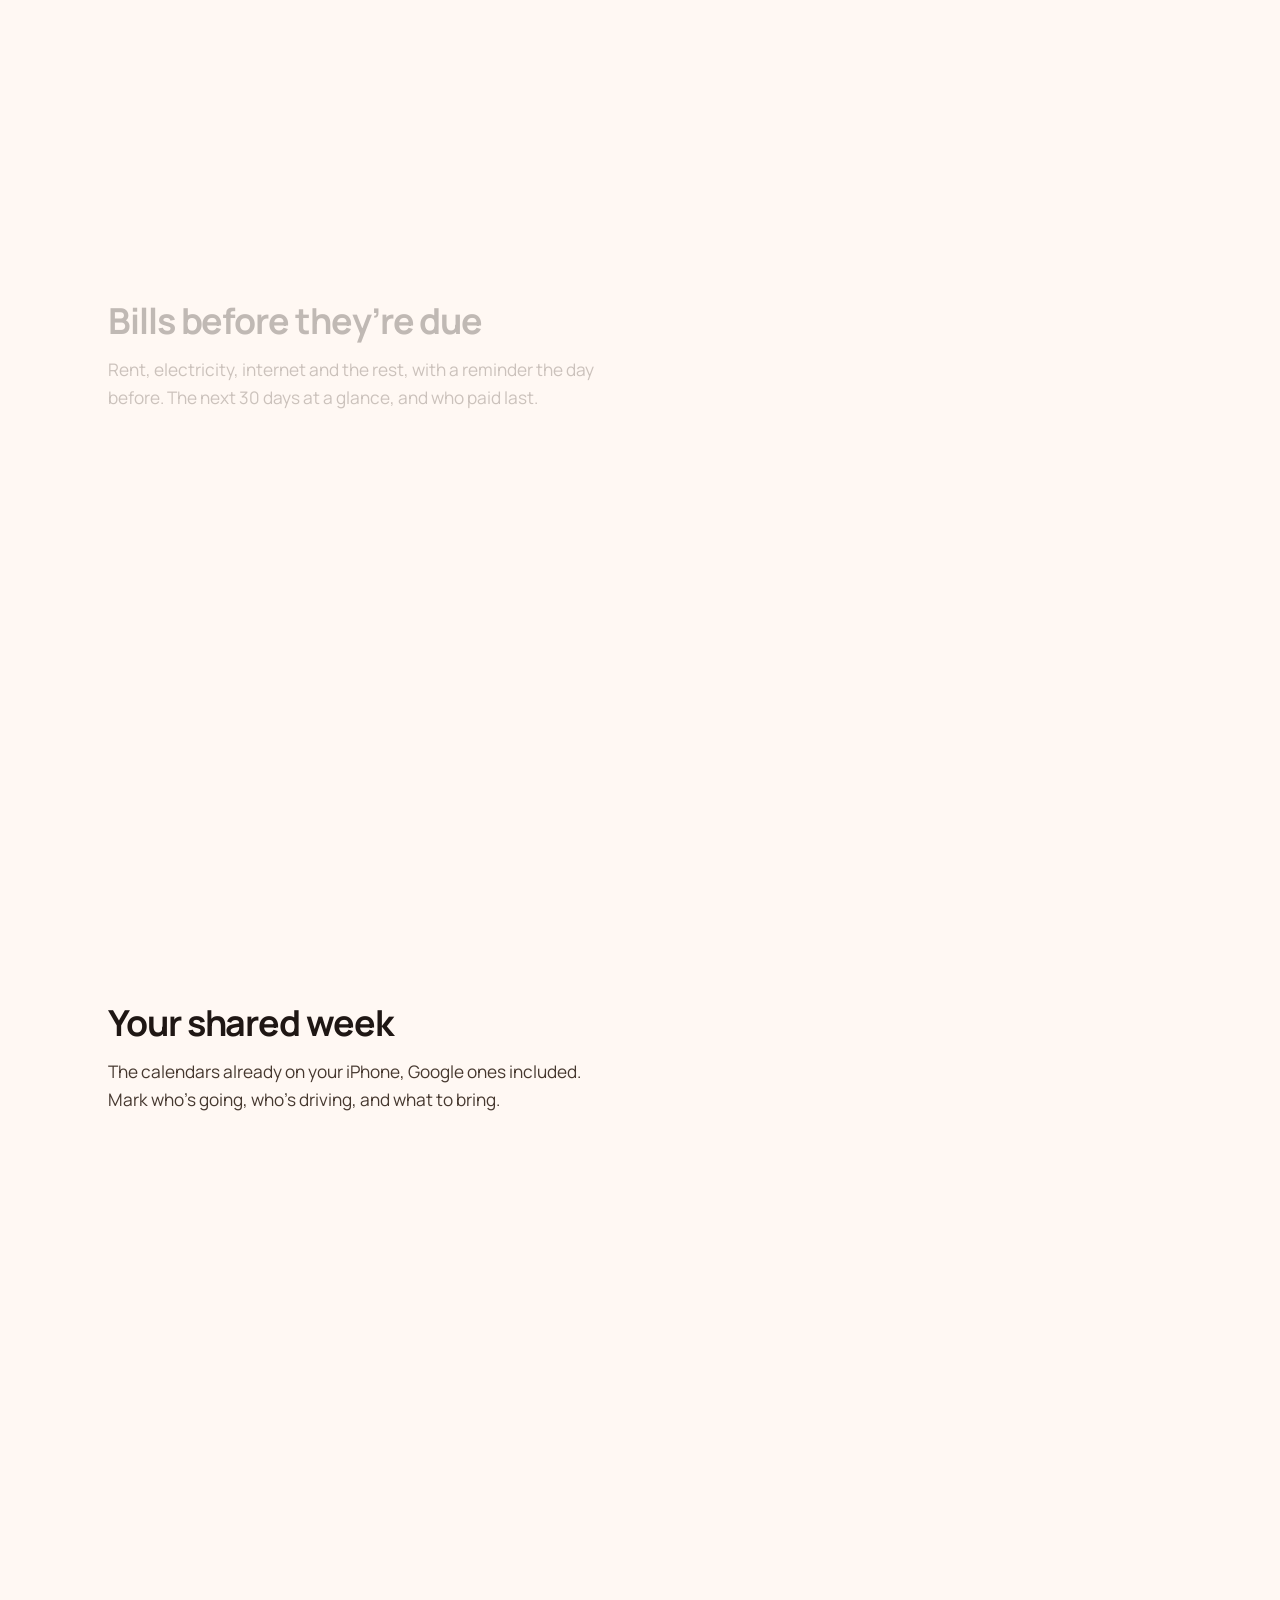
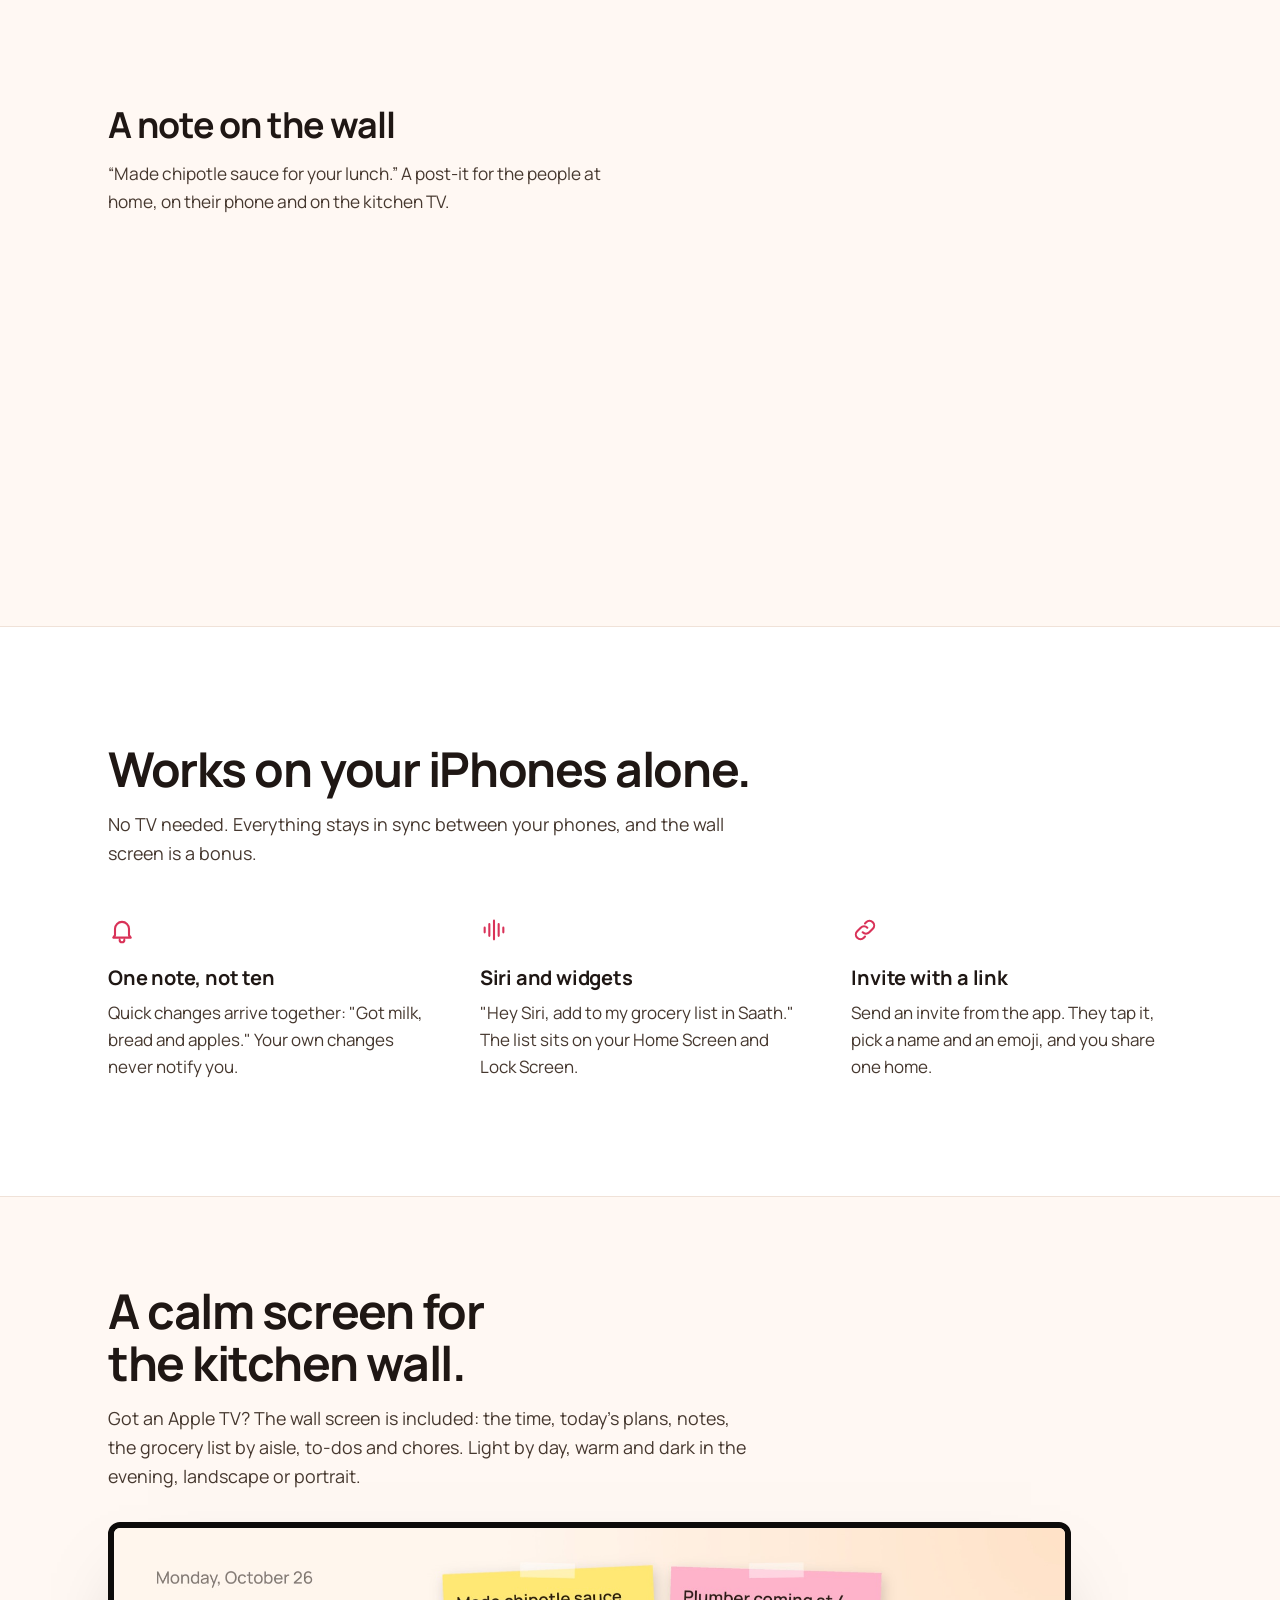
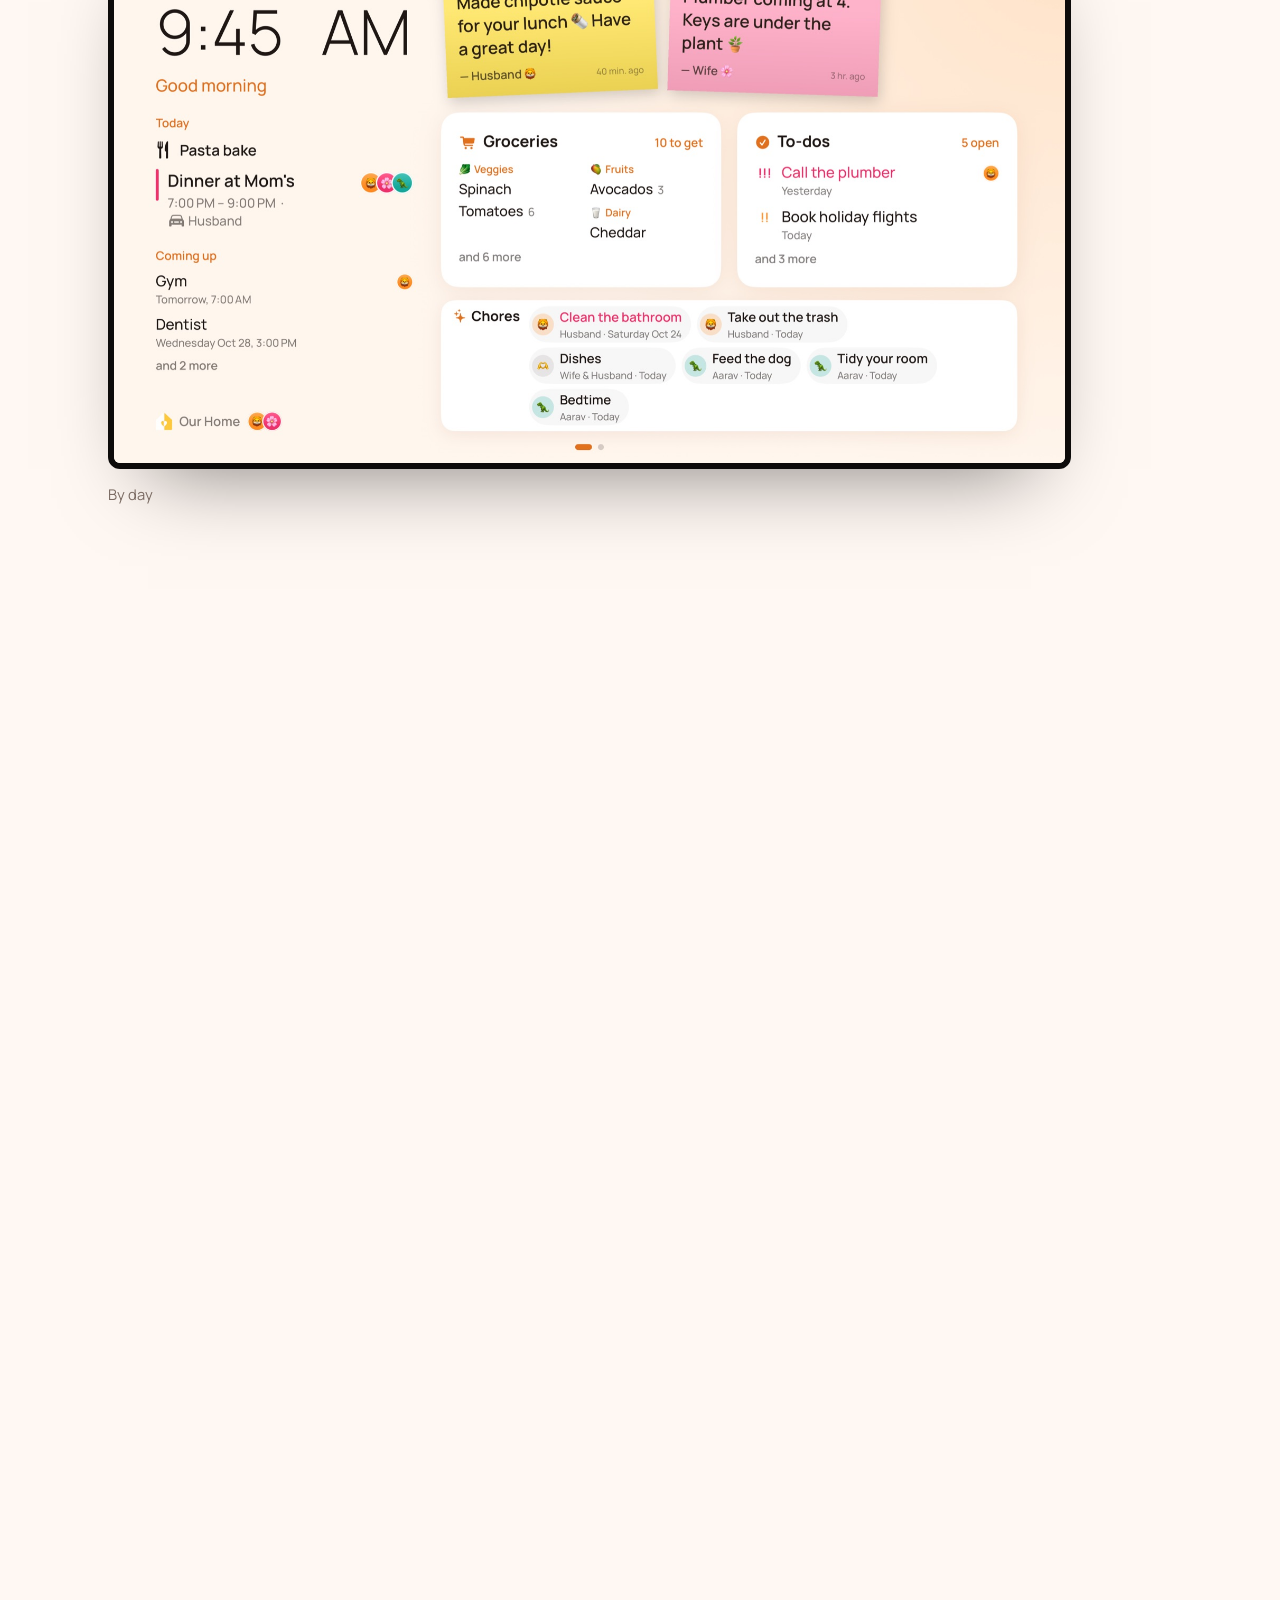
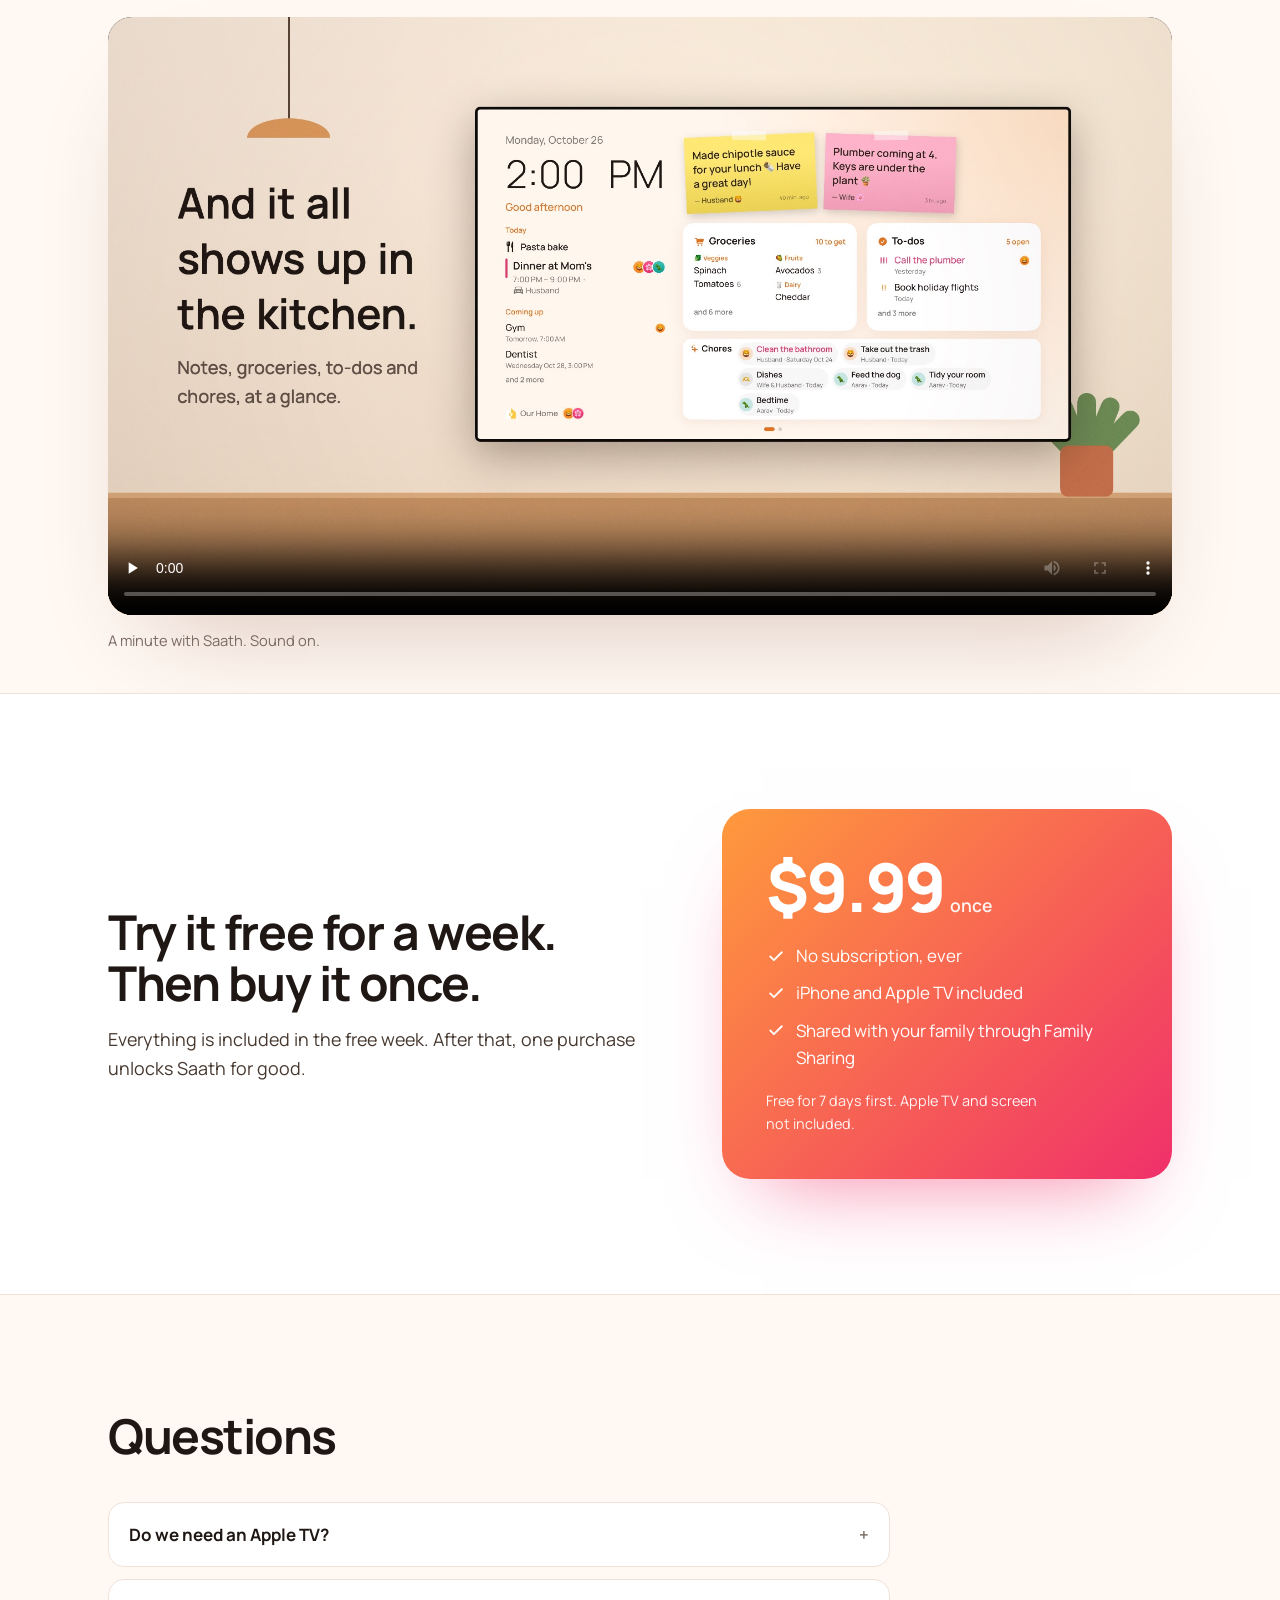
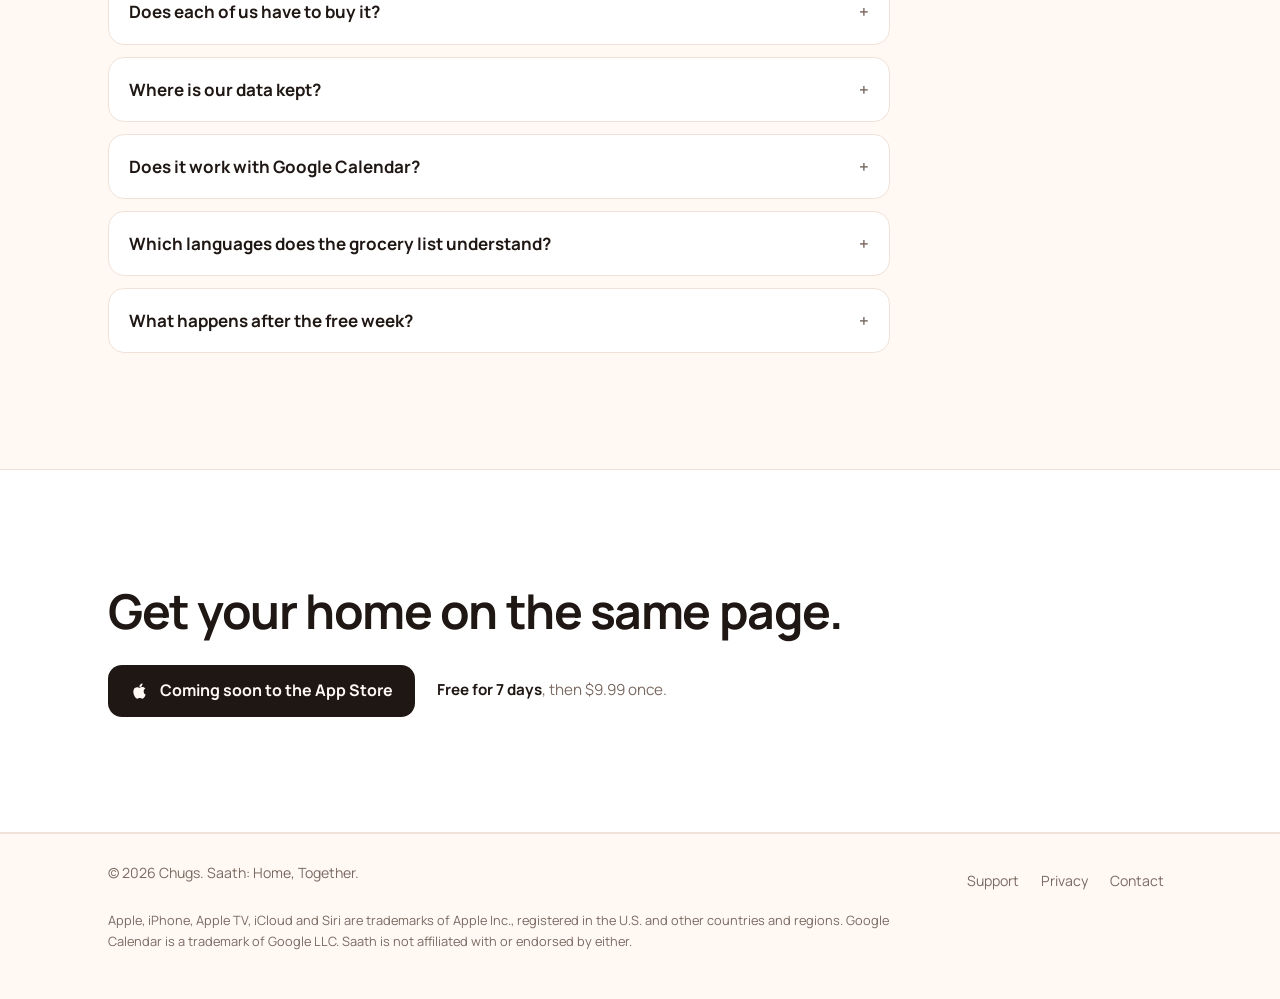
==== commit c18c96ef: "Add files via upload" ====
--- a/index.html
+++ b/index.html
@@ -1,24 +1,38 @@
 <!doctype html>
 <html lang="en">
 <head>
+<script>document.documentElement.classList.add("js")</script>
 <meta charset="utf-8">
 <meta name="viewport" content="width=device-width, initial-scale=1">
-<meta name="theme-color" content="#FFF8F3">
+<meta name="theme-color" content="#FFF8F3" media="(prefers-color-scheme: light)">
+<meta name="theme-color" content="#15110F" media="(prefers-color-scheme: dark)">
 <title>Saath: Home, Together</title>
 <meta name="description" content="One shared place for groceries, chores, bills, plans and little notes. On your iPhones, and on the kitchen TV if you like.">
 <link rel="icon" type="image/png" sizes="32x32" href="favicon-32.png">
 <link rel="apple-touch-icon" href="apple-touch-icon.png">
+<link rel="preload" href="fonts/Manrope.ttf" as="font" type="font/ttf" crossorigin>
 <meta property="og:type" content="website">
 <meta property="og:site_name" content="Saath">
 <meta property="og:title" content="Saath: Home, Together">
-<meta property="og:description" content="Groceries by aisle, chores that take turns, bills, plans and notes, shared between your iPhones. Apple TV wall screen optional.">
+<meta property="og:description" content="Groceries by aisle, chores you share, bills, plans and notes, shared between your iPhones. Apple TV wall screen optional.">
 <meta property="og:image" content="og.jpg">
 <meta name="twitter:card" content="summary_large_image">
 <link rel="stylesheet" href="site.css">
 </head>
 <body>
+<a class="skip" href="#main">Skip to content</a>
+
+<!-- One icon set, drawn at one stroke weight. -->
+<svg width="0" height="0" style="position:absolute" aria-hidden="true">
+  <symbol id="i-check" viewBox="0 0 24 24"><path d="M5 12.5l4.5 4.5L19 7.5" fill="none" stroke="currentColor" stroke-width="2.2" stroke-linecap="round" stroke-linejoin="round"/></symbol>
+  <symbol id="i-bell" viewBox="0 0 24 24"><path d="M6 16.5V11a6 6 0 1112 0v5.5l1.5 2h-15zM10 20.5a2 2 0 004 0" fill="none" stroke="currentColor" stroke-width="1.8" stroke-linecap="round" stroke-linejoin="round"/></symbol>
+  <symbol id="i-wave" viewBox="0 0 24 24"><path d="M4 10v4M8 7v10M12 4v16M16 7v10M20 10v4" fill="none" stroke="currentColor" stroke-width="1.8" stroke-linecap="round"/></symbol>
+  <symbol id="i-link" viewBox="0 0 24 24"><path d="M10 14a4 4 0 005.66 0l3-3a4 4 0 00-5.66-5.66l-1 1M14 10a4 4 0 00-5.66 0l-3 3a4 4 0 005.66 5.66l1-1" fill="none" stroke="currentColor" stroke-width="1.8" stroke-linecap="round" stroke-linejoin="round"/></symbol>
+  <symbol id="i-apple" viewBox="0 0 24 24"><path d="M16.37 12.6c-.02-2.3 1.88-3.4 1.97-3.46-1.07-1.57-2.74-1.79-3.33-1.81-1.42-.14-2.77.83-3.49.83-.72 0-1.83-.81-3.01-.79-1.55.02-2.98.9-3.78 2.29-1.61 2.8-.41 6.94 1.16 9.21.77 1.11 1.68 2.36 2.88 2.31 1.16-.05 1.59-.75 2.99-.75 1.4 0 1.79.75 3.01.72 1.24-.02 2.03-1.13 2.79-2.25.88-1.29 1.24-2.53 1.26-2.6-.03-.01-2.42-.93-2.45-3.7zM14.1 5.86c.64-.77 1.07-1.85.95-2.92-.92.04-2.03.61-2.69 1.38-.59.68-1.11 1.77-.97 2.83 1.03.08 2.07-.52 2.71-1.29z"/></symbol>
+</svg>
+
 <header class="top"><div class="wrap">
-  <a class="brand" href="./" aria-label="Saath home"><img src="icon-512.png" alt="" width="32" height="32">Saath</a>
+  <a class="brand" href="./"><img src="icon-512.png" alt="" width="32" height="32">Saath</a>
   <nav aria-label="Main">
     <a class="hide-sm" href="#features">Features</a>
     <a class="hide-sm" href="#wall">Wall screen</a>
@@ -27,154 +41,164 @@
   </nav>
 </div></header>
 
-<main>
+<main id="main">
   <section class="hero"><div class="wrap">
     <div>
-      <p class="kicker">For iPhone · Apple TV optional</p>
-      <h1 style="margin-top:14px">Home,<br><em>together.</em></h1>
-      <p class="lede">One shared place for the groceries, chores, bills, plans and little notes that keep a home running. Add milk on your phone and it's on theirs too, with one gentle notification instead of ten texts.</p>
+      <h1><span class="line"><span>Add milk on your phone.</span></span> <span class="line"><span>It’s on theirs too.</span></span></h1>
+      <p class="lede">Saath is one shared place for the groceries, chores, bills, plans and little notes that keep a home running. One gentle notification instead of ten texts.</p>
       <div class="cta">
-        <span class="badge" aria-label="Coming soon on the App Store"><svg viewBox="0 0 24 24" aria-hidden="true"><path d="M16.37 12.6c-.02-2.3 1.88-3.4 1.97-3.46-1.07-1.57-2.74-1.79-3.33-1.81-1.42-.14-2.77.83-3.49.83-.72 0-1.83-.81-3.01-.79-1.55.02-2.98.9-3.78 2.29-1.61 2.8-.41 6.94 1.16 9.21.77 1.11 1.68 2.36 2.88 2.31 1.16-.05 1.59-.75 2.99-.75 1.4 0 1.79.75 3.01.72 1.24-.02 2.03-1.13 2.79-2.25.88-1.29 1.24-2.53 1.26-2.6-.03-.01-2.42-.93-2.45-3.7zM14.1 5.86c.64-.77 1.07-1.85.95-2.92-.92.04-2.03.61-2.69 1.38-.59.68-1.11 1.77-.97 2.83 1.03.08 2.07-.52 2.71-1.29z"/></svg>Coming soon on the App Store</span>
+        <span class="badge"><svg aria-hidden="true"><use href="#i-apple"/></svg>Coming soon to the App Store</span>
         <p class="price-note"><strong>Free for 7 days</strong>, then $9.99 once. No subscription.</p>
       </div>
     </div>
-    <div class="phones" aria-hidden="true">
-      <div class="phone a"><img src="img/groceries.jpg" alt="" width="1100" height="2392"></div>
-      <div class="phone b"><img src="img/home.jpg" alt="" width="1100" height="2392"></div>
-    </div>
-  </div></section>
-
-  <section class="film"><div class="wrap">
+    <div class="phones">
+      <div class="phone">
+        <picture>
+          <source srcset="img/groceries-dark.jpg" media="(prefers-color-scheme: dark)">
+          <img src="img/groceries.jpg" alt="Saath's grocery list on one phone, sorted by aisle" width="720" height="1566">
+        </picture>
+      </div>
+      <div class="phone">
+        <picture>
+          <source srcset="img/home-dark.jpg" media="(prefers-color-scheme: dark)">
+          <img src="img/home.jpg" alt="The other phone's home screen in Saath" width="720" height="1566">
+        </picture>
+        <div class="notice" role="img" aria-label="Notification: Wife added milk and bread to the groceries list">
+          <img src="icon-512.png" alt="" width="40" height="40">
+          <div><b>Our Home</b><span>Wife added milk and bread to the groceries list</span></div>
+        </div>
+      </div>
+    </div>
+  </div></section>
+
+  <section class="section" id="features"><div class="wrap">
+    <div class="section-head">
+      <h2>Everything a home juggles, in one calm app.</h2>
+      <p class="lede">It lives on both your phones. Change something on one, and it’s on the other in seconds.</p>
+    </div>
+    <div class="story">
+      <div class="steps">
+        <article class="step" data-step="0">
+          <h3>Groceries, sorted by aisle</h3>
+          <p>Type “milk, bread, 2 kg rice” and Saath files each one where you’ll find it in the store. It understands English, Hindi and Gujarati names, and reminds you when you walk into your store.</p>
+          <div class="shot step-shot"><picture class=""><source srcset="img/groceries-dark.jpg" media="(prefers-color-scheme: dark)"><img src="img/groceries.jpg" alt="The grocery list grouped by aisle" loading="lazy" width="720" height="1566"></picture></div>
+        </article>
+        <article class="step" data-step="1">
+          <h3>Chores, done together</h3>
+          <p>Each chore shows who’s doing it: one of you, or both. Tap Done and it comes back on its day. Kids get their own chores, and stars for doing them.</p>
+          <div class="shot step-shot"><picture class=""><source srcset="img/chores-dark.jpg" media="(prefers-color-scheme: dark)"><img src="img/chores.jpg" alt="Chores with who is doing each one" loading="lazy" width="720" height="1566"></picture></div>
+        </article>
+        <article class="step" data-step="2">
+          <h3>To-dos with a day and a person</h3>
+          <p>Give a to-do a date, an importance and who it’s for as you add it. Overdue things rise to the top.</p>
+          <div class="shot step-shot"><picture class=""><source srcset="img/todos-dark.jpg" media="(prefers-color-scheme: dark)"><img src="img/todos.jpg" alt="To-dos grouped by when they're due" loading="lazy" width="720" height="1566"></picture></div>
+        </article>
+        <article class="step" data-step="3">
+          <h3>Bills before they’re due</h3>
+          <p>Rent, electricity, internet and the rest, with a reminder the day before. The next 30 days at a glance, and who paid last.</p>
+          <div class="shot step-shot"><picture class=""><source srcset="img/bills-dark.jpg" media="(prefers-color-scheme: dark)"><img src="img/bills.jpg" alt="Bills due in the next 30 days" loading="lazy" width="720" height="1566"></picture></div>
+        </article>
+        <article class="step" data-step="4">
+          <h3>Your shared week</h3>
+          <p>The calendars already on your iPhone, Google ones included. Mark who’s going, who’s driving, and what to bring.</p>
+          <div class="shot step-shot"><picture class=""><source srcset="img/calendar-dark.jpg" media="(prefers-color-scheme: dark)"><img src="img/calendar.jpg" alt="The week's plans with who's going" loading="lazy" width="720" height="1566"></picture></div>
+        </article>
+        <article class="step" data-step="5">
+          <h3>A note on the wall</h3>
+          <p>“Made chipotle sauce for your lunch.” A post-it for the people at home, on their phone and on the kitchen TV.</p>
+          <div class="shot step-shot"><picture class=""><source srcset="img/note-dark.jpg" media="(prefers-color-scheme: dark)"><img src="img/note.jpg" alt="Writing a note for the wall" loading="lazy" width="720" height="1566"></picture></div>
+        </article>
+      </div>
+      <div class="device-rail" aria-hidden="true">
+        <div class="device">
+          <div class="screen on" data-screen="0"><picture class=""><source srcset="img/groceries-dark.jpg" media="(prefers-color-scheme: dark)"><img src="img/groceries.jpg" alt="" width="720" height="1566"></picture></div>
+          <div class="screen" data-screen="1"><picture class=""><source srcset="img/chores-dark.jpg" media="(prefers-color-scheme: dark)"><img src="img/chores.jpg" alt="" loading="lazy" width="720" height="1566"></picture></div>
+          <div class="screen" data-screen="2"><picture class=""><source srcset="img/todos-dark.jpg" media="(prefers-color-scheme: dark)"><img src="img/todos.jpg" alt="" loading="lazy" width="720" height="1566"></picture></div>
+          <div class="screen" data-screen="3"><picture class=""><source srcset="img/bills-dark.jpg" media="(prefers-color-scheme: dark)"><img src="img/bills.jpg" alt="" loading="lazy" width="720" height="1566"></picture></div>
+          <div class="screen" data-screen="4"><picture class=""><source srcset="img/calendar-dark.jpg" media="(prefers-color-scheme: dark)"><img src="img/calendar.jpg" alt="" loading="lazy" width="720" height="1566"></picture></div>
+          <div class="screen" data-screen="5"><picture class=""><source srcset="img/note-dark.jpg" media="(prefers-color-scheme: dark)"><img src="img/note.jpg" alt="" loading="lazy" width="720" height="1566"></picture></div>
+        </div>
+      </div>
+    </div>
+  </div></section>
+
+  <section class="section surface"><div class="wrap">
+    <div class="section-head">
+      <h2>Works on your iPhones alone.</h2>
+      <p class="lede">No TV needed. Everything stays in sync between your phones, and the wall screen is a bonus.</p>
+    </div>
+    <div class="points">
+      <div class="point"><svg aria-hidden="true"><use href="#i-bell"/></svg><h3>One note, not ten</h3><p>Quick changes arrive together: "Got milk, bread and apples." Your own changes never notify you.</p></div>
+      <div class="point"><svg aria-hidden="true"><use href="#i-wave"/></svg><h3>Siri and widgets</h3><p>"Hey Siri, add to my grocery list in Saath." The list sits on your Home Screen and Lock Screen.</p></div>
+      <div class="point"><svg aria-hidden="true"><use href="#i-link"/></svg><h3>Invite with a link</h3><p>Send an invite from the app. They tap it, pick a name and an emoji, and you share one home.</p></div>
+    </div>
+  </div></section>
+
+  <section class="dusk" id="wall">
+    <div class="dusk-stage"><div class="wrap">
+      <div class="section-head">
+        <h2>A calm screen for the kitchen wall.</h2>
+        <p class="lede">Got an Apple TV? The wall screen is included: the time, today’s plans, notes, the grocery list by aisle, to-dos and chores. Light by day, warm and dark in the evening, landscape or portrait.</p>
+      </div>
+      <figure class="tv-frame">
+        <img class="tv-day" src="img/tv-day.jpg" alt="The wall screen in the daytime" loading="lazy" width="1800" height="1012">
+        <img class="tv-night" src="img/tv-evening.jpg" alt="The wall screen in the evening" loading="lazy" width="1800" height="1012">
+        <figcaption><span class="cap-day">By day</span><span class="cap-night">In the evening</span></figcaption>
+      </figure>
+    </div></div>
+  </section>
+
+  <section class="film" aria-label="Film"><div class="wrap">
     <figure>
       <video src="film/saath.mp4" poster="film/poster.jpg" controls playsinline preload="none" aria-label="A one-minute film showing Saath on two phones and a kitchen TV"></video>
+      <figcaption>A minute with Saath. Sound on.</figcaption>
     </figure>
-    <figcaption>A minute with Saath. Sound on.</figcaption>
-  </div></section>
-
-  <section class="section" id="features"><div class="wrap">
-    <div class="section-head reveal">
-      <p class="kicker">Built for busy homes</p>
-      <h2 style="margin-top:12px">Less "did you get the milk?"<br>More on the same page.</h2>
-      <p class="lede">Everything you share lives in one calm app on both your phones. Change something on one, it's on the other in seconds.</p>
-    </div>
-    <div class="rows">
-      <div class="row reveal">
-        <div class="copy">
-          <h3>Groceries, sorted by aisle</h3>
-          <p>Type "milk, bread, 2 kg rice" and Saath files each one where you'll find it in the store.</p>
-          <ul>
-            <li>Understands what you call things, in English, Hindi or Gujarati.</li>
-            <li>The usuals: your regulars, one tap to add.</li>
-            <li>Walk into your store and Saath shows what's on the list.</li>
-          </ul>
-        </div>
-        <div class="shot"><img src="img/groceries.jpg" alt="The grocery list grouped by aisle" loading="lazy" width="1100" height="2392"></div>
-      </div>
-      <div class="row reveal">
-        <div class="copy">
-          <h3>Chores that take turns</h3>
-          <p>Saath remembers whose turn it is. Tap Done and it passes to the next person, on the same day each week even if it's done late.</p>
-          <ul>
-            <li>A friendly reminder on the morning it's yours.</li>
-            <li>Undo if you tapped too soon.</li>
-          </ul>
-        </div>
-        <div class="shot"><img src="img/chores.jpg" alt="Chores with whose turn it is" loading="lazy" width="1100" height="2392"></div>
-      </div>
-      <div class="row reveal">
-        <div class="copy">
-          <h3>To-dos that matter</h3>
-          <p>Give a to-do a date, an importance and a person when you add it. Filter by what's high, medium or low.</p>
-        </div>
-        <div class="shot"><img src="img/todos.jpg" alt="To-dos grouped by when they're due" loading="lazy" width="1100" height="2392"></div>
-      </div>
-      <div class="row reveal">
-        <div class="copy">
-          <h3>Never miss a bill</h3>
-          <p>Rent, electricity, internet and the rest, with reminders the day before. See what's due in the next 30 days, and who paid last.</p>
-        </div>
-        <div class="shot"><img src="img/bills.jpg" alt="Bills with what's due in the next 30 days" loading="lazy" width="1100" height="2392"></div>
-      </div>
-      <div class="row reveal">
-        <div class="copy">
-          <h3>Your shared week</h3>
-          <p>Saath shows the calendars on your iPhone, Google ones included, and adds plans to the one you share. Mark who's going and they show up beside each plan.</p>
-        </div>
-        <div class="shot"><img src="img/calendar.jpg" alt="The week's plans with who's going" loading="lazy" width="1100" height="2392"></div>
-      </div>
-      <div class="row reveal">
-        <div class="copy">
-          <h3>Leave a little note</h3>
-          <p>"Made chipotle sauce for your lunch. Have a great day!" A post-it for the people at home, on their phone and on the kitchen TV.</p>
-        </div>
-        <div class="shot"><img src="img/note.jpg" alt="Writing a note for the wall" loading="lazy" width="1100" height="2392"></div>
-      </div>
-    </div>
-  </div></section>
-
-  <section class="section band"><div class="wrap">
-    <div class="section-head reveal">
-      <p class="kicker">No TV needed</p>
-      <h2 style="margin-top:12px">Works beautifully on your iPhones alone.</h2>
-      <p class="lede">Everything stays in sync between your phones, and gentle notifications keep you both in step. The wall screen is a bonus, not a requirement.</p>
-    </div>
-    <div class="cards">
-      <div class="card reveal"><div class="ico">🔔</div><h3>One note, not ten</h3><p>Quick changes arrive together: "Got milk, bread and apples." Your own changes never notify you.</p></div>
-      <div class="card reveal"><div class="ico">🗣️</div><h3>Siri and widgets</h3><p>"Hey Siri, add to my grocery list in Saath." And the list on your Home Screen and Lock Screen.</p></div>
-      <div class="card reveal"><div class="ico">💌</div><h3>Invite with a link</h3><p>Send an invite from the app. They tap it, pick a name and emoji, and you share one home.</p></div>
-    </div>
-  </div></section>
-
-  <section class="section" id="wall"><div class="wrap">
-    <div class="section-head reveal">
-      <p class="kicker">Apple TV · optional</p>
-      <h2 style="margin-top:12px">A calm wall screen for the kitchen.</h2>
-      <p class="lede">Got an Apple TV? The wall screen app is included. The time, today's plans, notes, the grocery list by aisle, to-dos and chores. Light by day, warm and dark in the evening, a dim clock overnight. Landscape or portrait.</p>
-    </div>
-    <div class="tv">
-      <figure class="reveal"><img src="img/tv-day.jpg" alt="The wall screen in the daytime" loading="lazy" width="1800" height="1013"><figcaption>By day</figcaption></figure>
-      <figure class="reveal"><img src="img/tv-evening.jpg" alt="The wall screen in the evening" loading="lazy" width="1800" height="1013"><figcaption>In the evening</figcaption></figure>
-    </div>
-  </div></section>
-
-  <section class="section band" id="pricing"><div class="wrap pricing">
-    <div class="reveal">
-      <p class="kicker">Simple pricing</p>
-      <h2 style="margin-top:12px">Try it free for a week. Buy once.</h2>
-      <p class="lede" style="margin-top:18px">Everything is included in the free week. After that, one purchase unlocks Saath for good, on iPhone and Apple TV.</p>
-    </div>
-    <div class="price-card reveal">
+  </div></section>
+
+  <section class="section surface" id="pricing"><div class="wrap pricing">
+    <div>
+      <h2>Try it free for a week. Then buy it once.</h2>
+      <p class="lede">Everything is included in the free week. After that, one purchase unlocks Saath for good.</p>
+    </div>
+    <div class="price-card">
       <div class="big">$9.99<small>once</small></div>
       <ul>
-        <li>No subscription, ever</li>
-        <li>iPhone and Apple TV included</li>
-        <li>Shared with your family through Family Sharing</li>
+        <li><svg aria-hidden="true"><use href="#i-check"/></svg>No subscription, ever</li>
+        <li><svg aria-hidden="true"><use href="#i-check"/></svg>iPhone and Apple TV included</li>
+        <li><svg aria-hidden="true"><use href="#i-check"/></svg>Shared with your family through Family Sharing</li>
       </ul>
       <p class="fine">Free for 7 days first. Apple TV and screen not included.</p>
     </div>
   </div></section>
 
   <section class="section"><div class="wrap">
-    <div class="section-head reveal">
-      <p class="kicker">Private by design</p>
-      <h2 style="margin-top:12px">Your home stays yours.</h2>
-      <p class="lede">No accounts, no ads, no analytics, no servers of ours. Everything lives in your own iCloud and is shared only with the people you invite. <a href="privacy.html">Read the privacy policy</a>.</p>
+    <div class="section-head">
+      <h2>Questions</h2>
+    </div>
+    <div class="faq">
+      <details><summary>Do we need an Apple TV?</summary><p>No. Saath works fully on your iPhones. If you have an Apple TV, the wall screen app is included at no extra cost.</p></details>
+      <details><summary>Does each of us have to buy it?</summary><p>One purchase covers your Apple Account on iPhone and Apple TV, and everyone in your Family Sharing group.</p></details>
+      <details><summary>Where is our data kept?</summary><p>In your own iCloud, shared only with the people you invite. Saath has no accounts, no ads, no analytics and no servers of its own. <a href="privacy.html">Read the privacy policy</a>.</p></details>
+      <details><summary>Does it work with Google Calendar?</summary><p>Yes. Saath shows the calendars on your iPhone, so a Google calendar added in Settings shows up too.</p></details>
+      <details><summary>Which languages does the grocery list understand?</summary><p>English, Hindi and Gujarati names for everyday groceries, so dhana, bhinda and doodh land in the right aisle.</p></details>
+      <details><summary>What happens after the free week?</summary><p>Buy Saath once for $9.99 to keep using it. Nothing renews and nothing is charged automatically.</p></details>
+    </div>
+  </div></section>
+
+  <section class="section surface closing"><div class="wrap">
+    <h2>Get your home on the same page.</h2>
+    <div class="cta">
+      <span class="badge"><svg aria-hidden="true"><use href="#i-apple"/></svg>Coming soon to the App Store</span>
+      <p class="price-note"><strong>Free for 7 days</strong>, then $9.99 once.</p>
     </div>
   </div></section>
 </main>
 
 <footer><div class="wrap">
   <span>© 2026 Chugs. Saath: Home, Together.</span>
-  <nav aria-label="More"><a href="support.html">Support</a><a href="privacy.html">Privacy</a><a href="mailto:saath.help@gmail.com">Contact</a></nav>
+  <nav aria-label="More"><a href="support.html">Support</a><a href="privacy.html">Privacy</a><a href="mailto:help.saath@gmail.com">Contact</a></nav>
   <span class="tm">Apple, iPhone, Apple TV, iCloud and Siri are trademarks of Apple Inc., registered in the U.S. and other countries and regions. Google Calendar is a trademark of Google LLC. Saath is not affiliated with or endorsed by either.</span>
 </div></footer>
-
-<script>
-  // Ease sections in as they scroll into view.
-  const io = 'IntersectionObserver' in window && new IntersectionObserver((entries) => {
-    for (const e of entries) if (e.isIntersecting) { e.target.classList.add('in'); io.unobserve(e.target); }
-  }, { rootMargin: '0px 0px -8% 0px' });
-  document.querySelectorAll('.reveal').forEach((el) => io ? io.observe(el) : el.classList.add('in'));
-</script>
+<script src="motion.js" defer></script>
 </body>
 </html>
--- a/site.css
+++ b/site.css
@@ -1,154 +1,260 @@
-/* Saath: warm cream paper, saffron-to-rose for the one thing that matters on each screen. */
+/* Saath: the app's own palette and its one typeface (Manrope). Light by day, dark by night, like the
+   wall screen. The saffron-to-rose gradient is spent in one place: the price card. */
+@font-face {
+  font-family: "Manrope";
+  src: url("fonts/Manrope.ttf") format("truetype");
+  font-weight: 200 800;
+  font-display: swap;
+}
+
 :root {
-  color-scheme: light;
+  color-scheme: light dark;
   --bg: #FFF8F3;
-  --panel: #FFFFFF;
+  --surface: #FFFFFF;
   --raised: #FFF1E8;
   --line: #F0E2D8;
   --ink: #1F1714;
-  --text: #4A3C35;
+  --text: #46382F;
   --muted: #7A6A62;
+  --accent: #D93258;          /* the app's #EE4566, darkened to 4.5:1 for text on cream */
   --saffron: #FF9A3C;
   --rose: #F0306A;
-  --sun: #FFC93C;
-  --accent: #E8405F;
   --grad: linear-gradient(135deg, var(--saffron), var(--rose));
-  --serif: "New York", ui-serif, "Iowan Old Style", Georgia, serif;
-  --round: ui-rounded, "SF Pro Rounded", -apple-system, BlinkMacSystemFont, "Segoe UI", system-ui, sans-serif;
+  --phone: #1A1412;
+  --shadow: rgba(106, 48, 16, .28);
+  --font: "Manrope", ui-rounded, -apple-system, BlinkMacSystemFont, system-ui, sans-serif;
   --gutter: clamp(16px, 4vw, 48px);
-  --max: 1180px;
-  --radius: 28px;
-  --ease: cubic-bezier(.22, 1, .36, 1);
-}
+  --max: 1160px;
+  --ease: cubic-bezier(.23, 1, .32, 1);
+}
+@media (prefers-color-scheme: dark) {
+  :root {
+    --bg: #15110F;
+    --surface: #231C19;
+    --raised: #2E2521;
+    --line: #3A2F2A;
+    --ink: #F7F0EA;
+    --text: #D9CDC5;
+    --muted: #B5A69D;
+    --accent: #FF6B88;
+    --phone: #000;
+    --shadow: rgba(0, 0, 0, .55);
+  }
+}
+
 * { box-sizing: border-box; }
 html { -webkit-text-size-adjust: 100%; }
-body { margin: 0; background: var(--bg); color: var(--text); font: 400 17px/1.6 var(--round);
+body { margin: 0; background: var(--bg); color: var(--text); font: 400 17px/1.6 var(--font);
   -webkit-font-smoothing: antialiased; overflow-x: clip; }
 img, video { display: block; max-width: 100%; height: auto; }
 a { color: inherit; }
-p { margin: 0; }
-h1, h2, h3 { color: var(--ink); margin: 0; text-wrap: balance; }
-h1 { font: 600 clamp(2.8rem, 7.4vw, 5.6rem)/0.98 var(--serif); letter-spacing: -.02em; }
-h2 { font: 600 clamp(2rem, 4.4vw, 3.3rem)/1.04 var(--serif); letter-spacing: -.015em; }
-h3 { font: 700 1.18rem/1.25 var(--round); }
+p { margin: 0; text-wrap: pretty; }
+h1, h2, h3 { color: var(--ink); margin: 0; text-wrap: balance; font-weight: 700; }
+h1 { font-size: clamp(2.6rem, 6.6vw, 4.5rem); line-height: 1.02; letter-spacing: -.035em; }
+h2 { font-size: clamp(1.9rem, 4vw, 3rem); line-height: 1.08; letter-spacing: -.03em; }
+h3 { font-size: 1.25rem; line-height: 1.3; letter-spacing: -.01em; }
 .wrap { max-width: var(--max); margin-inline: auto; padding-inline: var(--gutter); }
-.lede { font-size: clamp(1.08rem, 1.5vw, 1.28rem); color: var(--text); max-width: 34em; }
-.muted { color: var(--muted); }
-.kicker { font: 700 .82rem/1 var(--round); letter-spacing: .08em; text-transform: uppercase;
-  background: var(--grad); -webkit-background-clip: text; background-clip: text; color: transparent; }
-:focus-visible { outline: 3px solid var(--rose); outline-offset: 3px; border-radius: 6px; }
+.lede { font-size: clamp(1.06rem, 1.4vw, 1.22rem); max-width: 36em; }
+.skip { position: absolute; left: -9999px; top: 8px; z-index: 20; background: var(--ink); color: var(--bg); padding: 10px 14px; border-radius: 10px; }
+.skip:focus { left: 8px; }
+:focus-visible { outline: 3px solid var(--accent); outline-offset: 3px; border-radius: 6px; }
+::selection { background: color-mix(in srgb, var(--rose) 30%, transparent); }
 
 /* Top bar */
-.top { position: sticky; top: 0; z-index: 10; background: color-mix(in srgb, var(--bg) 86%, transparent);
+.top { position: sticky; top: 0; z-index: 10; background: color-mix(in srgb, var(--bg) 85%, transparent);
   backdrop-filter: saturate(1.4) blur(14px); -webkit-backdrop-filter: saturate(1.4) blur(14px);
-  border-bottom: 1px solid color-mix(in srgb, var(--line) 70%, transparent); }
-.top .wrap { display: flex; align-items: center; justify-content: space-between; height: 64px; }
-.brand { display: flex; align-items: center; gap: 10px; text-decoration: none; font: 800 1.12rem var(--round); color: var(--ink); }
+  border-bottom: 1px solid color-mix(in srgb, var(--line) 60%, transparent); }
+.top .wrap { display: flex; align-items: center; justify-content: space-between; min-height: 64px; }
+.brand { display: flex; align-items: center; gap: 10px; text-decoration: none; font-weight: 800; font-size: 1.12rem; color: var(--ink); }
 .brand img { width: 32px; height: 32px; border-radius: 8px; }
-.top nav { display: flex; gap: 22px; font-size: .95rem; }
-.top nav a { text-decoration: none; color: var(--muted); }
+.top nav { display: flex; gap: 4px; font-size: .95rem; font-weight: 600; }
+.top nav a { text-decoration: none; color: var(--muted); padding: 10px 10px; border-radius: 10px; }
 .top nav a:hover, .top nav a[aria-current] { color: var(--ink); }
 
+/* Store badge: the one primary action */
+.badge { display: inline-flex; align-items: center; gap: 10px; min-height: 52px; padding: 0 22px; border-radius: 14px;
+  background: var(--ink); color: var(--bg); text-decoration: none; font-weight: 700; font-size: 1rem;
+  transition: transform 160ms var(--ease); }
+.badge svg { width: 20px; height: 20px; fill: currentColor; flex: none; }
+.badge:active { transform: scale(.97); }
+.price-note { font-size: .95rem; color: var(--muted); }
+.price-note strong { color: var(--ink); }
+
 /* Hero */
-.hero { padding-block: clamp(40px, 8vw, 96px) clamp(32px, 6vw, 72px); position: relative; }
-.hero::before { content: ""; position: absolute; inset: -20% -10% auto auto; width: 70vw; height: 70vw; max-width: 900px; max-height: 900px;
-  background: radial-gradient(circle, color-mix(in srgb, var(--sun) 32%, transparent), transparent 62%); z-index: -1; pointer-events: none; }
-.hero .wrap { display: grid; grid-template-columns: 1.05fr .95fr; gap: clamp(24px, 5vw, 64px); align-items: center; }
-.hero h1 em { font-style: normal; background: var(--grad); -webkit-background-clip: text; background-clip: text; color: transparent; }
+.hero { padding-block: clamp(40px, 7vw, 88px) clamp(40px, 6vw, 72px); }
+.hero .wrap { display: grid; grid-template-columns: 1.02fr .98fr; gap: clamp(32px, 5vw, 72px); align-items: center; }
 .hero .lede { margin-top: 24px; }
 .cta { display: flex; flex-wrap: wrap; align-items: center; gap: 14px 22px; margin-top: 32px; }
-.badge { display: inline-flex; align-items: center; gap: 10px; padding: 12px 20px; border-radius: 999px; background: var(--ink);
-  color: #fff; text-decoration: none; font: 700 1rem var(--round); }
-.badge svg { width: 20px; height: 20px; fill: currentColor; }
-.price-note { font-size: .95rem; color: var(--muted); }
-.price-note strong { color: var(--ink); }
-.phones { position: relative; height: clamp(420px, 52vw, 620px); }
-.phone { position: absolute; width: 52%; border-radius: 13% / 6%; overflow: hidden; background: #1a1412; padding: 1.6%;
-  box-shadow: 0 40px 80px -30px rgba(106, 48, 16, .45), 0 0 0 1px rgba(0,0,0,.06); }
-.phone img { border-radius: 11.8% / 5.4%; }
-.phone.a { left: 4%; top: 6%; transform: rotate(-6deg); }
-.phone.b { right: 4%; top: 0; transform: rotate(5deg); z-index: 1; }
+
+.phones { position: relative; display: grid; grid-template-columns: 1fr 1fr; gap: clamp(12px, 2.4vw, 28px); align-items: start; }
+.phone { position: relative; border-radius: 13% / 6%; background: var(--phone); padding: 2.2%;
+  box-shadow: 0 40px 80px -36px var(--shadow), 0 0 0 1px rgba(0,0,0,.06); }
+.phone img { border-radius: 11.4% / 5.2%; }
+.phone:nth-child(2) { margin-top: 14%; }
+.who { margin-top: 12px; text-align: center; font-size: .9rem; font-weight: 600; color: var(--muted); }
+
+/* The one orchestrated moment: their phone gets the gentle notification. */
+.notice { position: absolute; left: 6%; right: 6%; top: 7%; display: flex; gap: 10px; align-items: center;
+  padding: 10px 12px; border-radius: 18px; background: color-mix(in srgb, var(--surface) 82%, transparent);
+  backdrop-filter: blur(16px) saturate(1.5); -webkit-backdrop-filter: blur(16px) saturate(1.5);
+  box-shadow: 0 12px 30px -12px rgba(0,0,0,.35); font-size: clamp(.62rem, 1.05vw, .8rem); line-height: 1.3; color: var(--ink); }
+.notice img { width: 2.4em; height: 2.4em; border-radius: 22%; flex: none; }
+.notice b { display: block; font-weight: 700; }
+.notice span { color: var(--text); }
+@media (prefers-reduced-motion: no-preference) {
+  .notice { opacity: 0; transform: translateY(-14px) scale(.96); animation: arrive 520ms var(--ease) 1100ms forwards; }
+  .js .phone:nth-child(2) .notice { animation-delay: 1500ms; }
+  @keyframes arrive { to { opacity: 1; transform: none; } }
+}
 
 /* Film */
-.film { padding-block: clamp(24px, 5vw, 56px); }
-.film figure { margin: 0; border-radius: var(--radius); overflow: hidden; background: #000;
-  box-shadow: 0 50px 100px -40px rgba(106, 48, 16, .5); }
-.film video { width: 100%; aspect-ratio: 16 / 9; }
-.film figcaption { margin-top: 14px; text-align: center; color: var(--muted); font-size: .92rem; }
-
-/* Features */
-.section { padding-block: clamp(56px, 9vw, 120px); }
-.section-head { max-width: 44em; }
-.section-head .lede { margin-top: 18px; }
-.rows { display: grid; gap: clamp(56px, 8vw, 104px); margin-top: clamp(40px, 6vw, 72px); }
-.row { display: grid; grid-template-columns: 1fr 1fr; gap: clamp(24px, 6vw, 80px); align-items: center; }
-.row:nth-child(even) .shot { order: -1; }
-.row .copy h3 { font: 600 clamp(1.6rem, 2.8vw, 2.2rem)/1.1 var(--serif); }
-.row .copy p { margin-top: 14px; }
-.row ul { margin: 18px 0 0; padding: 0; list-style: none; display: grid; gap: 10px; }
-.row li { display: flex; gap: 10px; }
-.row li::before { content: ""; flex: none; width: 8px; height: 8px; margin-top: .62em; border-radius: 50%; background: var(--grad); }
-.shot { justify-self: center; width: min(320px, 78%); border-radius: 13% / 6%; overflow: hidden; background: #1a1412; padding: 2%;
-  box-shadow: 0 40px 80px -36px rgba(106, 48, 16, .45); }
-.shot img { border-radius: 11.6% / 5.3%; }
-
-/* Bands */
-.band { background: var(--panel); border-block: 1px solid var(--line); }
-.cards { display: grid; grid-template-columns: repeat(3, 1fr); gap: 18px; margin-top: 40px; }
-.card { background: var(--bg); border: 1px solid var(--line); border-radius: 22px; padding: 24px; }
-.card .ico { font-size: 1.7rem; }
-.card h3 { margin-top: 12px; }
-.card p { margin-top: 8px; color: var(--text); font-size: .98rem; }
-
-.tv { margin-top: 40px; display: grid; grid-template-columns: 1fr 1fr; gap: 18px; }
-.tv figure { margin: 0; }
-.tv img { border-radius: 14px; box-shadow: 0 30px 60px -30px rgba(31, 23, 20, .45); outline: 8px solid #111; outline-offset: 0; }
-.tv figcaption { margin-top: 18px; color: var(--muted); font-size: .92rem; text-align: center; }
-
-.pricing { display: grid; grid-template-columns: 1.1fr .9fr; gap: clamp(24px, 5vw, 64px); align-items: center; }
-.price-card { background: var(--grad); color: #fff; border-radius: var(--radius); padding: clamp(28px, 4vw, 44px);
-  box-shadow: 0 40px 80px -36px rgba(240, 48, 106, .55); }
-.price-card .big { font: 600 clamp(3rem, 6vw, 4.4rem)/1 var(--serif); }
-.price-card .big small { font: 600 1.1rem var(--round); opacity: .9; margin-left: 6px; }
-.price-card ul { margin: 22px 0 0; padding-left: 1.1em; display: grid; gap: 8px; }
-.price-card .fine { margin-top: 18px; font-size: .88rem; opacity: .9; }
+.film { padding-block: clamp(16px, 4vw, 40px); }
+.film figure { margin: 0; }
+.film video { width: 100%; aspect-ratio: 16 / 9; border-radius: 24px; background: #000; box-shadow: 0 50px 100px -48px var(--shadow); }
+.film figcaption { margin-top: 14px; color: var(--muted); font-size: .92rem; }
+
+/* Sections */
+.section { padding-block: clamp(64px, 9vw, 120px); }
+.section-head { max-width: 40em; }
+.section-head .lede { margin-top: 16px; }
+.surface { background: var(--surface); border-block: 1px solid var(--line); }
+
+/* Features: one phone stays put while its screen follows the story (desktop); stacked on phones. */
+.story { display: grid; grid-template-columns: 1fr 1fr; gap: clamp(32px, 6vw, 96px); margin-top: clamp(32px, 5vw, 56px); }
+.steps { display: grid; }
+.step { min-height: 78vh; display: flex; flex-direction: column; justify-content: center; max-width: 30em; }
+.step h3 { font-size: clamp(1.7rem, 2.8vw, 2.4rem); line-height: 1.1; letter-spacing: -.03em; }
+.step p { margin-top: 16px; font-size: 1.08rem; }
+.step-shot { display: none; }
+.device-rail { position: relative; }
+.device { position: sticky; top: calc(50vh - min(300px, 34vw)); width: min(290px, 26vw); aspect-ratio: 720 / 1566; margin-inline: auto;
+  border-radius: 13% / 6%; background: var(--phone); padding: 2.4%; box-shadow: 0 50px 90px -44px var(--shadow), 0 0 0 1px rgba(0,0,0,.06); }
+.screen { position: absolute; inset: 2.4%; border-radius: 11.4% / 5.2%; overflow: hidden; }
+.screen img { width: 100%; height: 100%; object-fit: cover; }
+.js .screen { opacity: 0; transform: scale(.985); transition: opacity 500ms var(--ease), transform 500ms var(--ease); }
+.js .screen.on { opacity: 1; transform: none; }
+html:not(.js) .screen:not(:first-child) { display: none; }
+.js .step { transition: opacity 500ms var(--ease); }
+.js .step:not(.on) { opacity: .28; }
+.shot { justify-self: center; width: min(300px, 74%); border-radius: 13% / 6%; background: var(--phone); padding: 2.2%;
+  box-shadow: 0 40px 80px -40px var(--shadow); }
+.shot img { border-radius: 11.4% / 5.2%; }
+
+/* Three plain points, not cards */
+.points { display: grid; grid-template-columns: repeat(3, 1fr); gap: clamp(28px, 4vw, 56px); margin-top: 48px; }
+.point svg { width: 28px; height: 28px; color: var(--accent); }
+.point h3 { margin-top: 14px; }
+.point p { margin-top: 8px; }
+
+/* Wall screen: scrolling through it turns day into evening, and the room darkens with the TV. */
+.dusk { --p: 0; position: relative; height: 220vh;
+  background: color-mix(in srgb, #15110F calc(var(--p) * 100%), var(--bg)); }
+.dusk-stage { position: sticky; top: 0; min-height: 100vh; display: flex; align-items: center; padding-block: 88px 40px; }
+.dusk h2, .dusk .lede { transition: color 250ms var(--ease); }
+.dusk.night h2 { color: #F7F0EA; }
+.dusk.night .lede { color: #D9CDC5; }
+.tv-frame { position: relative; margin: 32px 0 0; width: min(100%, 980px, (100vh - 340px) * 1.72); }
+.tv-frame img { border-radius: 12px; border: 6px solid #0d0b0a; box-shadow: 0 40px 80px -40px rgba(0,0,0,.5); }
+.tv-night { position: absolute; inset: 0; opacity: var(--p); }
+.tv-frame figcaption { position: relative; margin-top: 14px; height: 1.6em; color: var(--muted); font-size: .92rem; }
+.tv-frame figcaption span { position: absolute; left: 0; transition: opacity 300ms var(--ease); }
+.cap-night { opacity: 0; }
+.dusk.night .cap-day { opacity: 0; }
+.dusk.night .cap-night { opacity: 1; color: #B5A69D; }
+
+/* Pricing */
+.pricing { display: grid; grid-template-columns: 1.1fr .9fr; gap: clamp(28px, 5vw, 72px); align-items: center; }
+.pricing .lede { margin-top: 16px; }
+.price-card { background: var(--grad); color: #fff; border-radius: 28px; padding: clamp(28px, 4vw, 44px);
+  box-shadow: 0 40px 80px -40px rgba(240, 48, 106, .6); }
+.price-card .big { font-size: clamp(3rem, 6vw, 4.2rem); font-weight: 800; line-height: 1; letter-spacing: -.04em; font-variant-numeric: tabular-nums; }
+.price-card .big small { font-size: 1.1rem; font-weight: 600; letter-spacing: 0; opacity: .92; margin-left: 6px; }
+.price-card ul { margin: 22px 0 0; padding: 0; list-style: none; display: grid; gap: 10px; }
+.price-card li { display: flex; gap: 10px; }
+.price-card li svg { flex: none; width: 20px; height: 20px; margin-top: .2em; }
+.price-card .fine { margin-top: 18px; font-size: .9rem; opacity: .92; }
+
+/* Questions */
+.faq { display: grid; gap: 12px; margin-top: 40px; max-width: 46em; }
+details { background: var(--surface); border: 1px solid var(--line); border-radius: 16px; padding: 0 20px; }
+details summary { cursor: pointer; font-weight: 700; color: var(--ink); padding: 18px 0; list-style: none;
+  display: flex; justify-content: space-between; gap: 16px; }
+details summary::-webkit-details-marker { display: none; }
+details summary::after { content: "+"; color: var(--muted); font-weight: 600; transition: transform 200ms var(--ease); }
+details[open] summary::after { transform: rotate(45deg); }
+details p { padding-bottom: 18px; }
+
+/* Closing */
+.closing { text-align: left; }
+.closing .cta { margin-top: 28px; }
 
 /* Footer */
 footer { border-top: 1px solid var(--line); padding-block: 28px 48px; font-size: .88rem; color: var(--muted); }
 footer .wrap { display: flex; flex-wrap: wrap; gap: 10px 24px; justify-content: space-between; }
-footer nav { display: flex; flex-wrap: wrap; gap: 6px 18px; }
-footer a { text-decoration: none; }
+footer nav { display: flex; flex-wrap: wrap; gap: 4px 6px; }
+footer nav a { text-decoration: none; padding: 8px; }
 footer a:hover { color: var(--ink); }
 footer .tm { flex-basis: 100%; max-width: 62em; font-size: .8rem; }
 
 /* Documents (privacy, support) */
 .doc { max-width: 44em; padding-block: clamp(48px, 8vw, 96px) clamp(64px, 10vw, 120px); }
-.doc h1 { font-size: clamp(2.4rem, 5vw, 3.4rem); }
+.doc h1 { font-size: clamp(2.2rem, 5vw, 3.2rem); }
 .doc .updated { color: var(--muted); font-size: .92rem; margin-top: 14px; }
-.doc .lede { margin-top: 28px; padding: 20px 22px; background: var(--panel); border: 1px solid var(--line); border-radius: 16px; color: var(--ink); max-width: none; }
-.doc h2 { font: 700 1.3rem/1.3 var(--round); margin-top: 44px; }
+.doc .lede { margin-top: 28px; padding: 20px 22px; background: var(--surface); border: 1px solid var(--line); border-radius: 16px; color: var(--ink); max-width: none; }
+.doc h2 { font-size: 1.3rem; line-height: 1.3; letter-spacing: -.01em; margin-top: 44px; }
 .doc h3 { font-size: 1.04rem; margin-top: 24px; }
 .doc p, .doc ul { margin-top: 12px; }
 .doc ul { padding-left: 1.2em; }
 .doc li + li { margin-top: 6px; }
 .doc a { color: var(--accent); text-underline-offset: 3px; }
 .doc strong { color: var(--ink); }
-details { background: var(--panel); border: 1px solid var(--line); border-radius: 16px; padding: 16px 20px; margin-top: 12px; }
-details summary { cursor: pointer; font-weight: 700; color: var(--ink); list-style-position: outside; }
-details[open] summary { margin-bottom: 8px; }
+.doc details { padding: 16px 20px; margin-top: 12px; }
+.doc details summary { padding: 0; }
+.doc details[open] summary { margin-bottom: 8px; }
+.doc details p { padding-bottom: 0; }
 .contact { margin-top: 40px; padding: 24px; border-radius: 20px; background: var(--grad); color: #fff; }
 .contact a { color: #fff; font-weight: 700; }
 
-/* Motion: content eases in as it arrives, never more than a nudge. */
+/* Hero entrance: the headline rises line by line, the phones settle, then the note arrives.
+   Hidden states exist only with JS and motion allowed, so nothing depends on animation to be seen. */
+.line { display: block; overflow: hidden; padding-bottom: .06em; margin-bottom: -.06em; }
+.line > span { display: block; }
 @media (prefers-reduced-motion: no-preference) {
-  .reveal { opacity: 0; transform: translateY(18px); transition: opacity .7s var(--ease), transform .7s var(--ease); }
-  .reveal.in { opacity: 1; transform: none; }
+  .js .line > span { transform: translateY(105%); animation: rise 900ms var(--ease) forwards; }
+  .js .line:nth-child(2) > span { animation-delay: 90ms; }
+  .js .hero .lede, .js .hero .cta { opacity: 0; transform: translateY(14px); animation: lift 700ms var(--ease) forwards; }
+  .js .hero .lede { animation-delay: 260ms; }
+  .js .hero .cta { animation-delay: 360ms; }
+  .js .phone { opacity: 0; transform: translateY(40px) rotate(2.5deg); animation: settle 1000ms var(--ease) forwards; }
+  .js .phone:nth-child(1) { animation-delay: 300ms; transform: translateY(40px) rotate(-2.5deg); }
+  .js .phone:nth-child(2) { animation-delay: 420ms; }
+  .js .phone:nth-child(2) .notice { animation-delay: 1500ms; }
+  .js .phone:nth-child(2) { animation: settle 1000ms var(--ease) 420ms forwards, nudge 420ms var(--ease) 1560ms; }
+  .js .point { opacity: 0; transform: translateY(16px); transition: opacity 600ms var(--ease), transform 600ms var(--ease); }
+  .js .point.in { opacity: 1; transform: none; }
+  .js .point:nth-child(2) { transition-delay: 70ms; }
+  .js .point:nth-child(3) { transition-delay: 140ms; }
+  @keyframes rise { to { transform: none; } }
+  @keyframes lift { to { opacity: 1; transform: none; } }
+  @keyframes settle { to { opacity: 1; transform: none; } }
+  @keyframes nudge { 40% { transform: translateY(-5px); } 100% { transform: none; } }
+}
+@media (prefers-reduced-motion: reduce) {
+  .dusk { height: auto; }
+  .dusk-stage { position: static; }
+  .js .screen { transition: none; }
 }
 
 @media (max-width: 860px) {
-  .hero .wrap, .row, .pricing { grid-template-columns: 1fr; }
-  .row:nth-child(even) .shot { order: 0; }
-  .phones { height: 120vw; max-height: 560px; }
-  .cards, .tv { grid-template-columns: 1fr; }
+  .hero .wrap, .pricing, .story { grid-template-columns: 1fr; }
+  .phones { max-width: 460px; }
+  .points { grid-template-columns: 1fr; }
   .top nav a.hide-sm { display: none; }
-}
+  .device-rail { display: none; }
+  .steps { gap: 64px; }
+  .step { min-height: 0; }
+  .js .step:not(.on) { opacity: 1; }
+  .step-shot { display: block; margin-top: 28px; }
+  .dusk { height: auto; }
+  .dusk-stage { position: static; min-height: 0; padding-block: 72px; }
+}
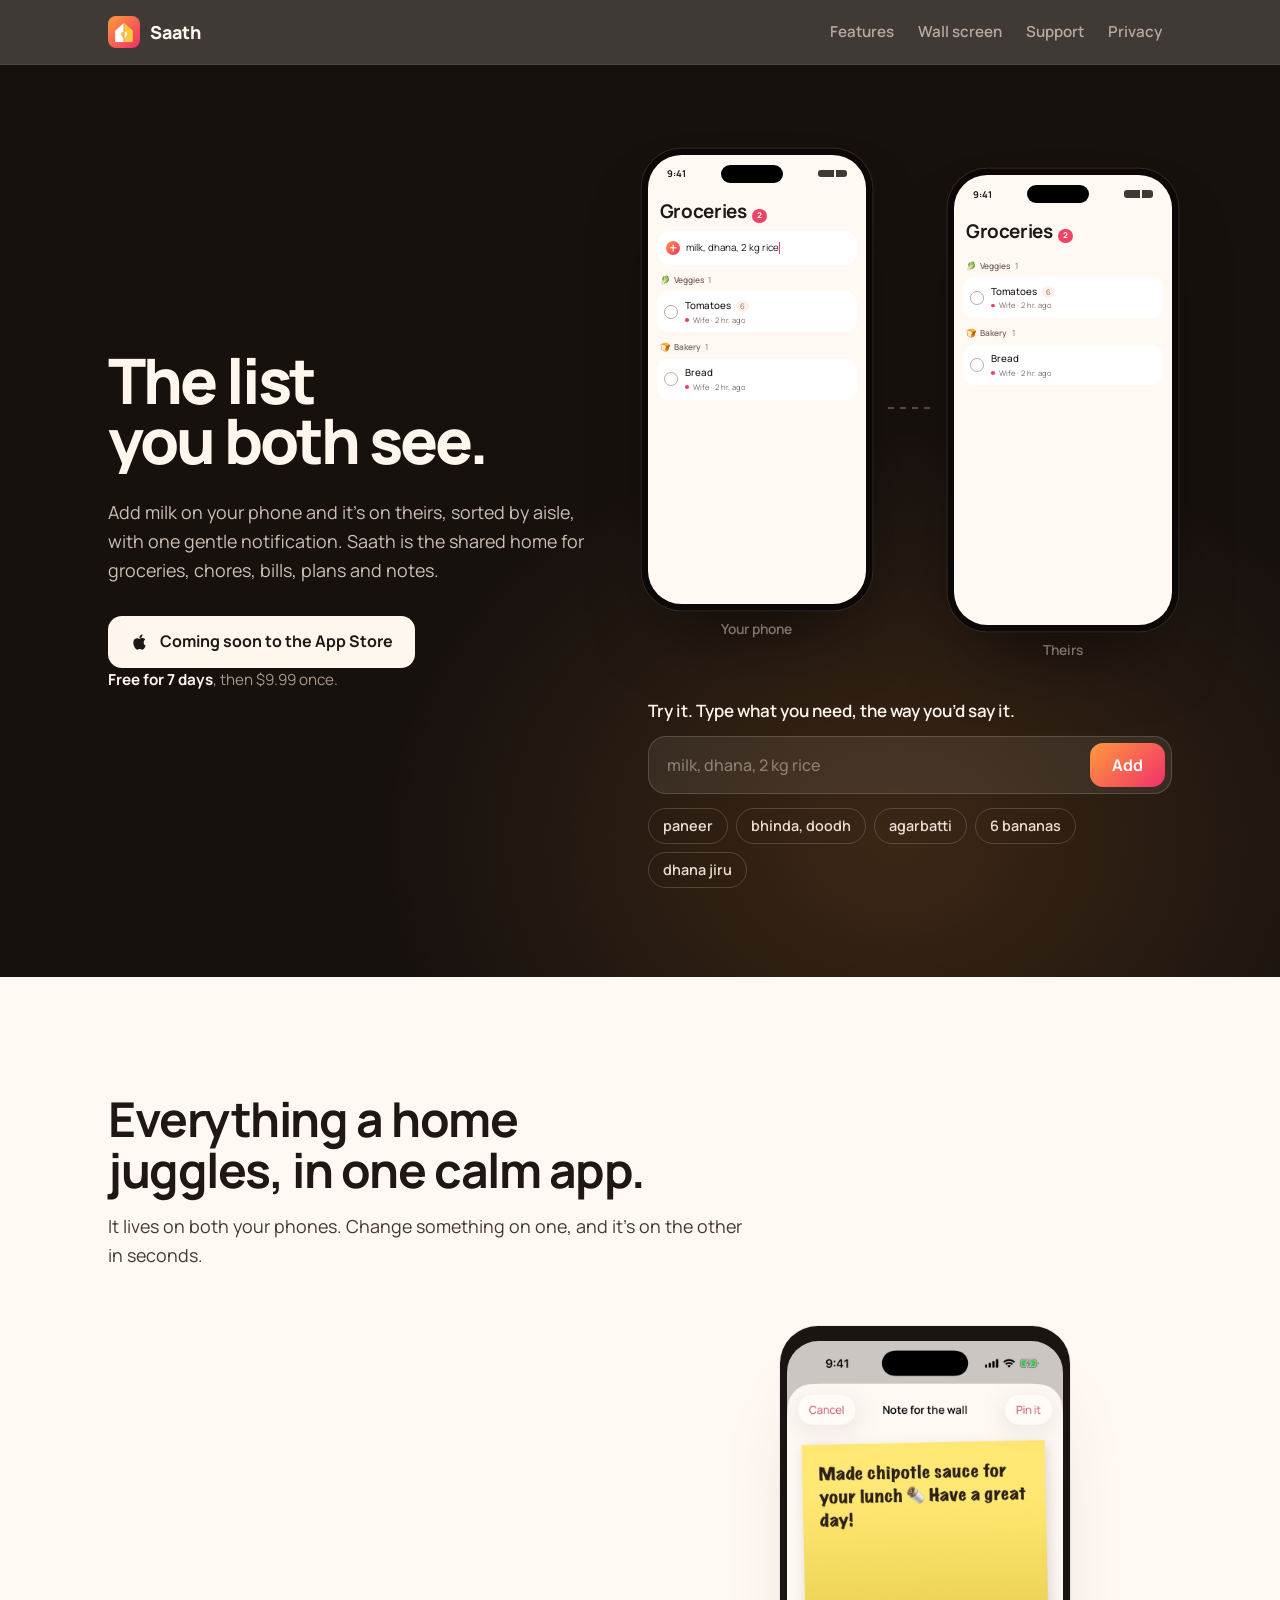
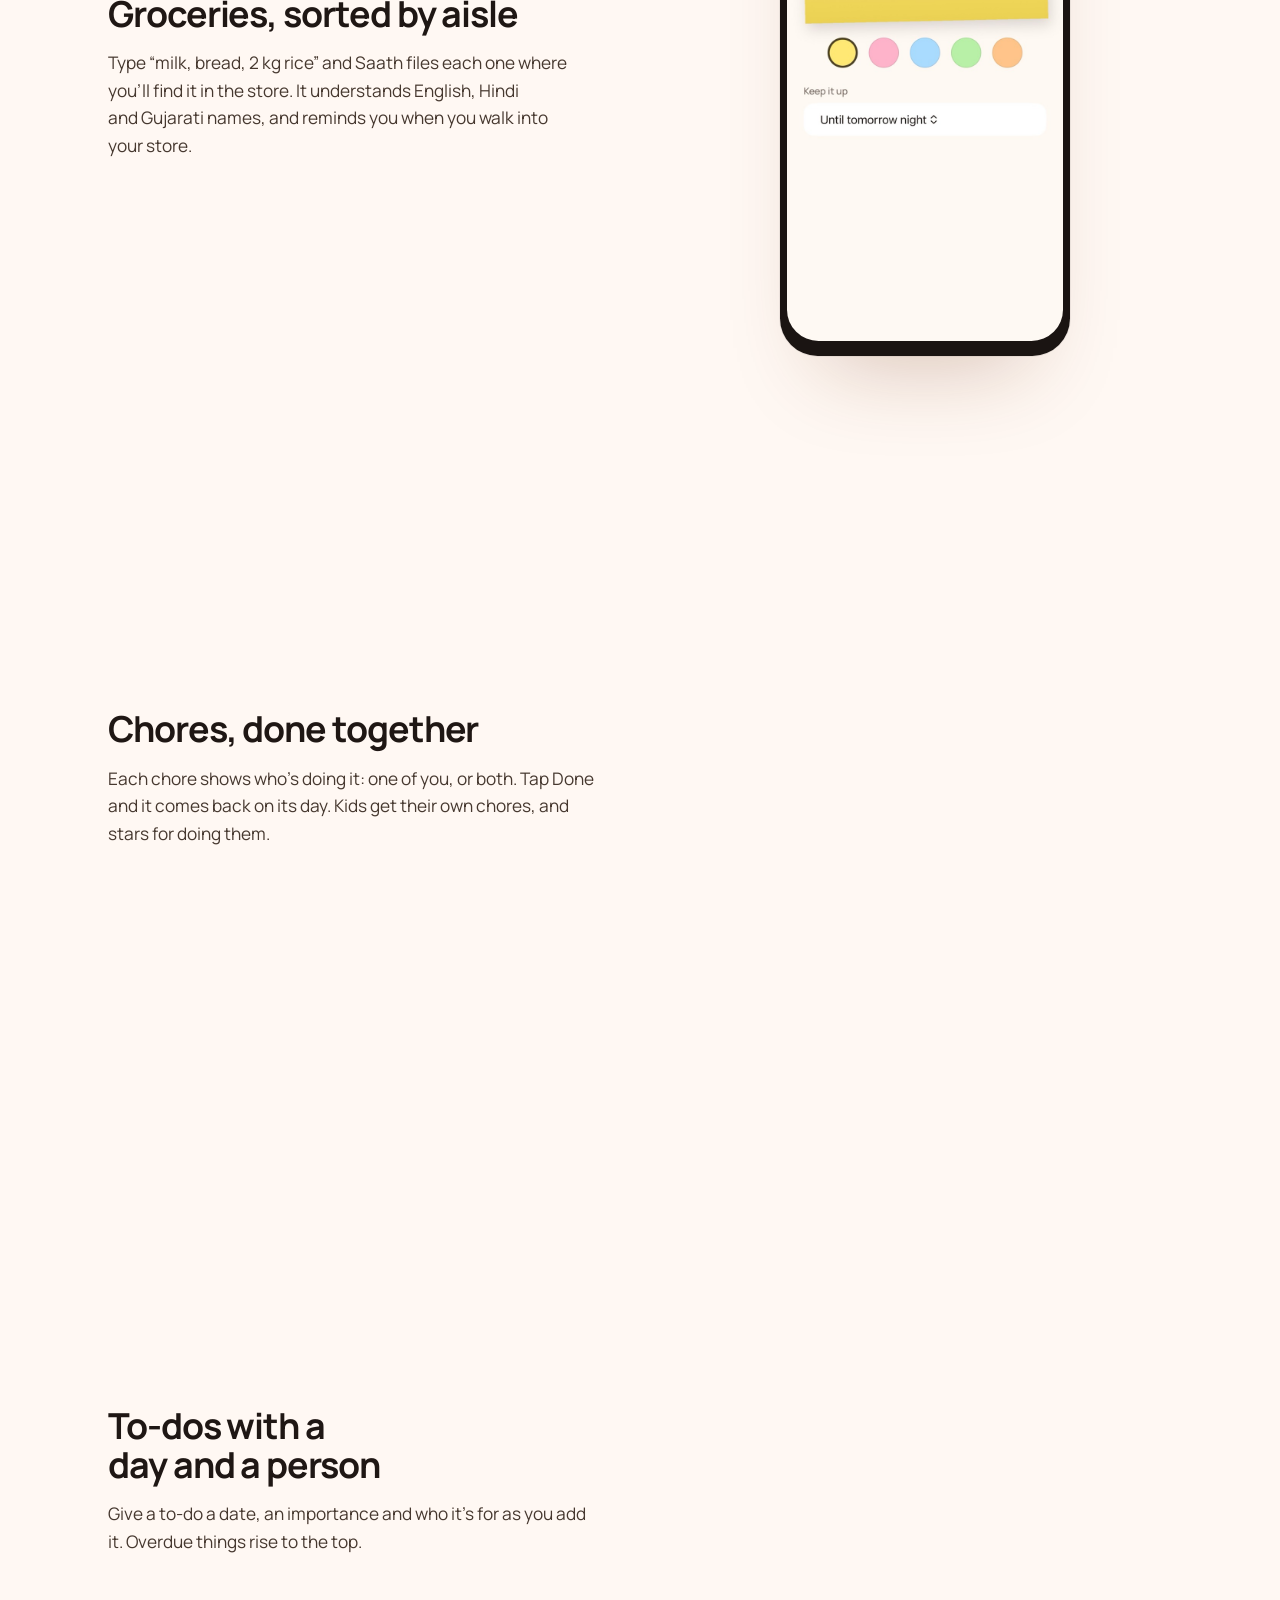
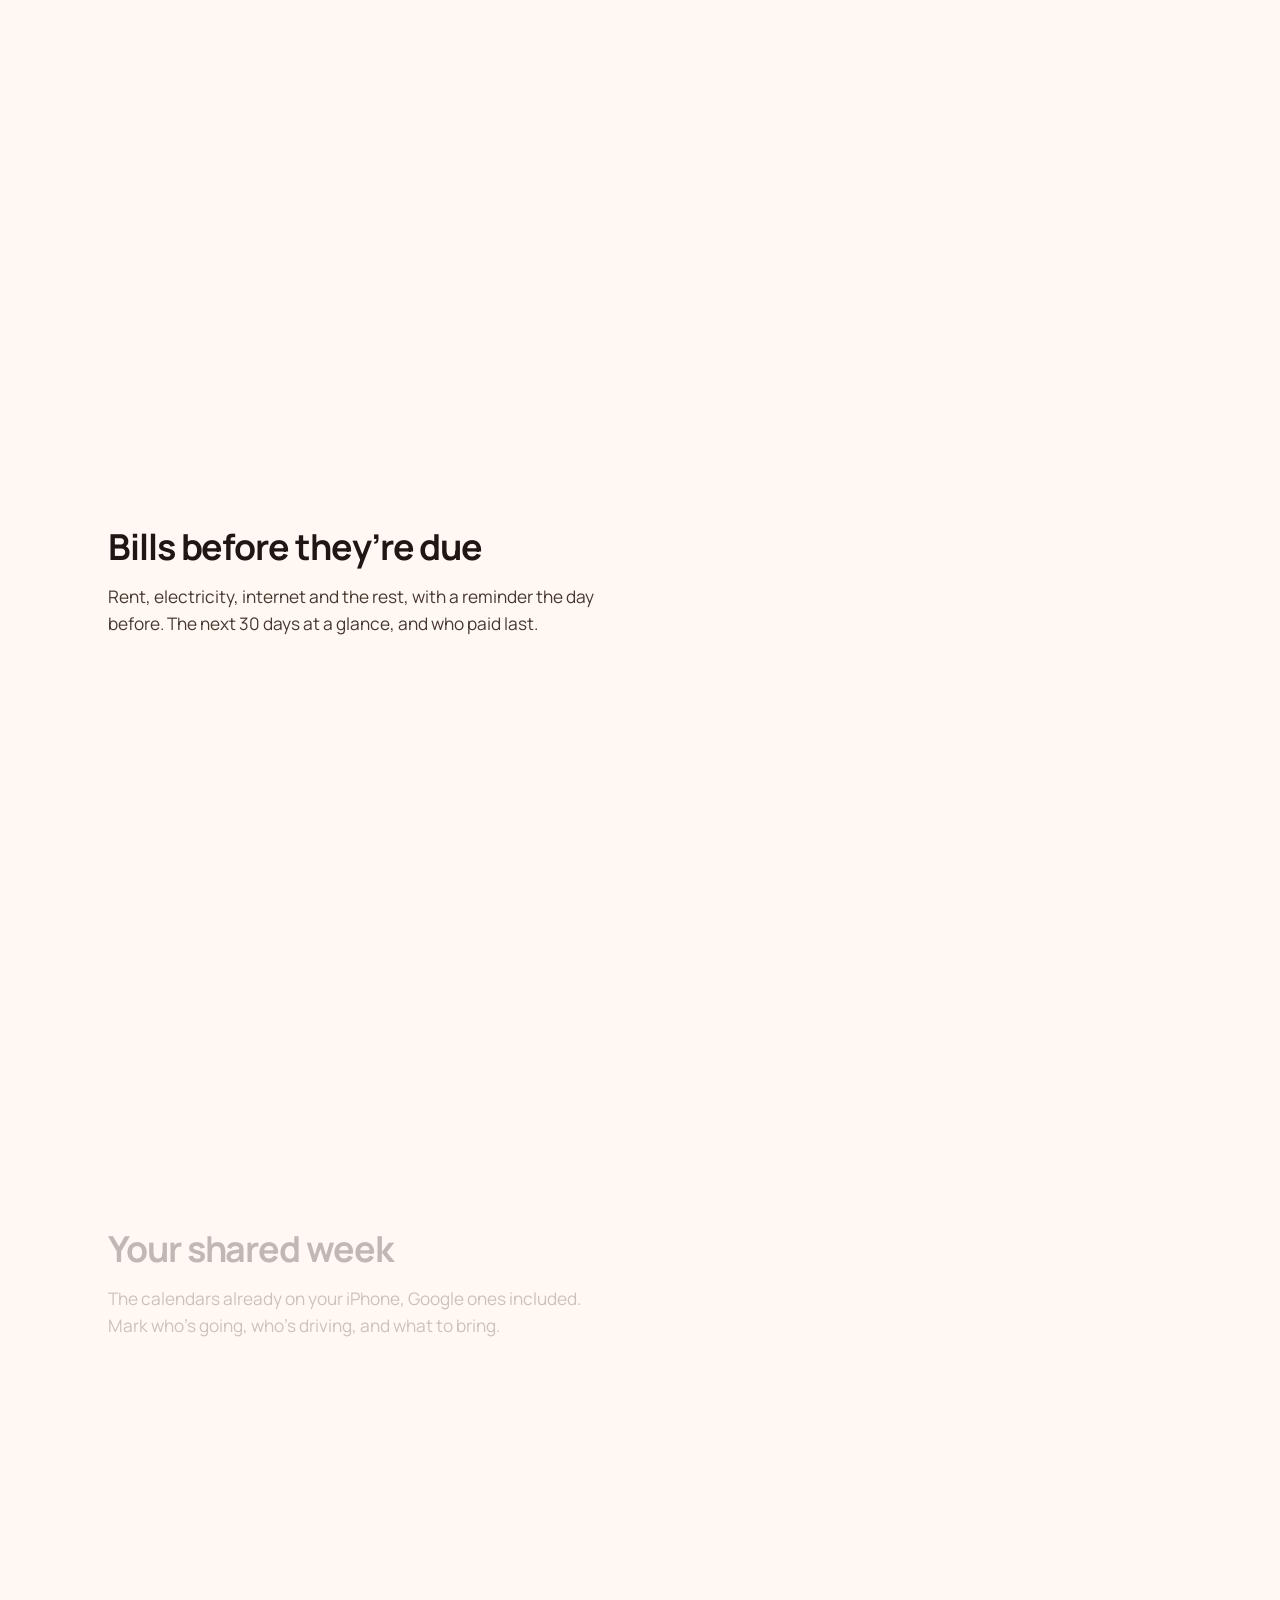
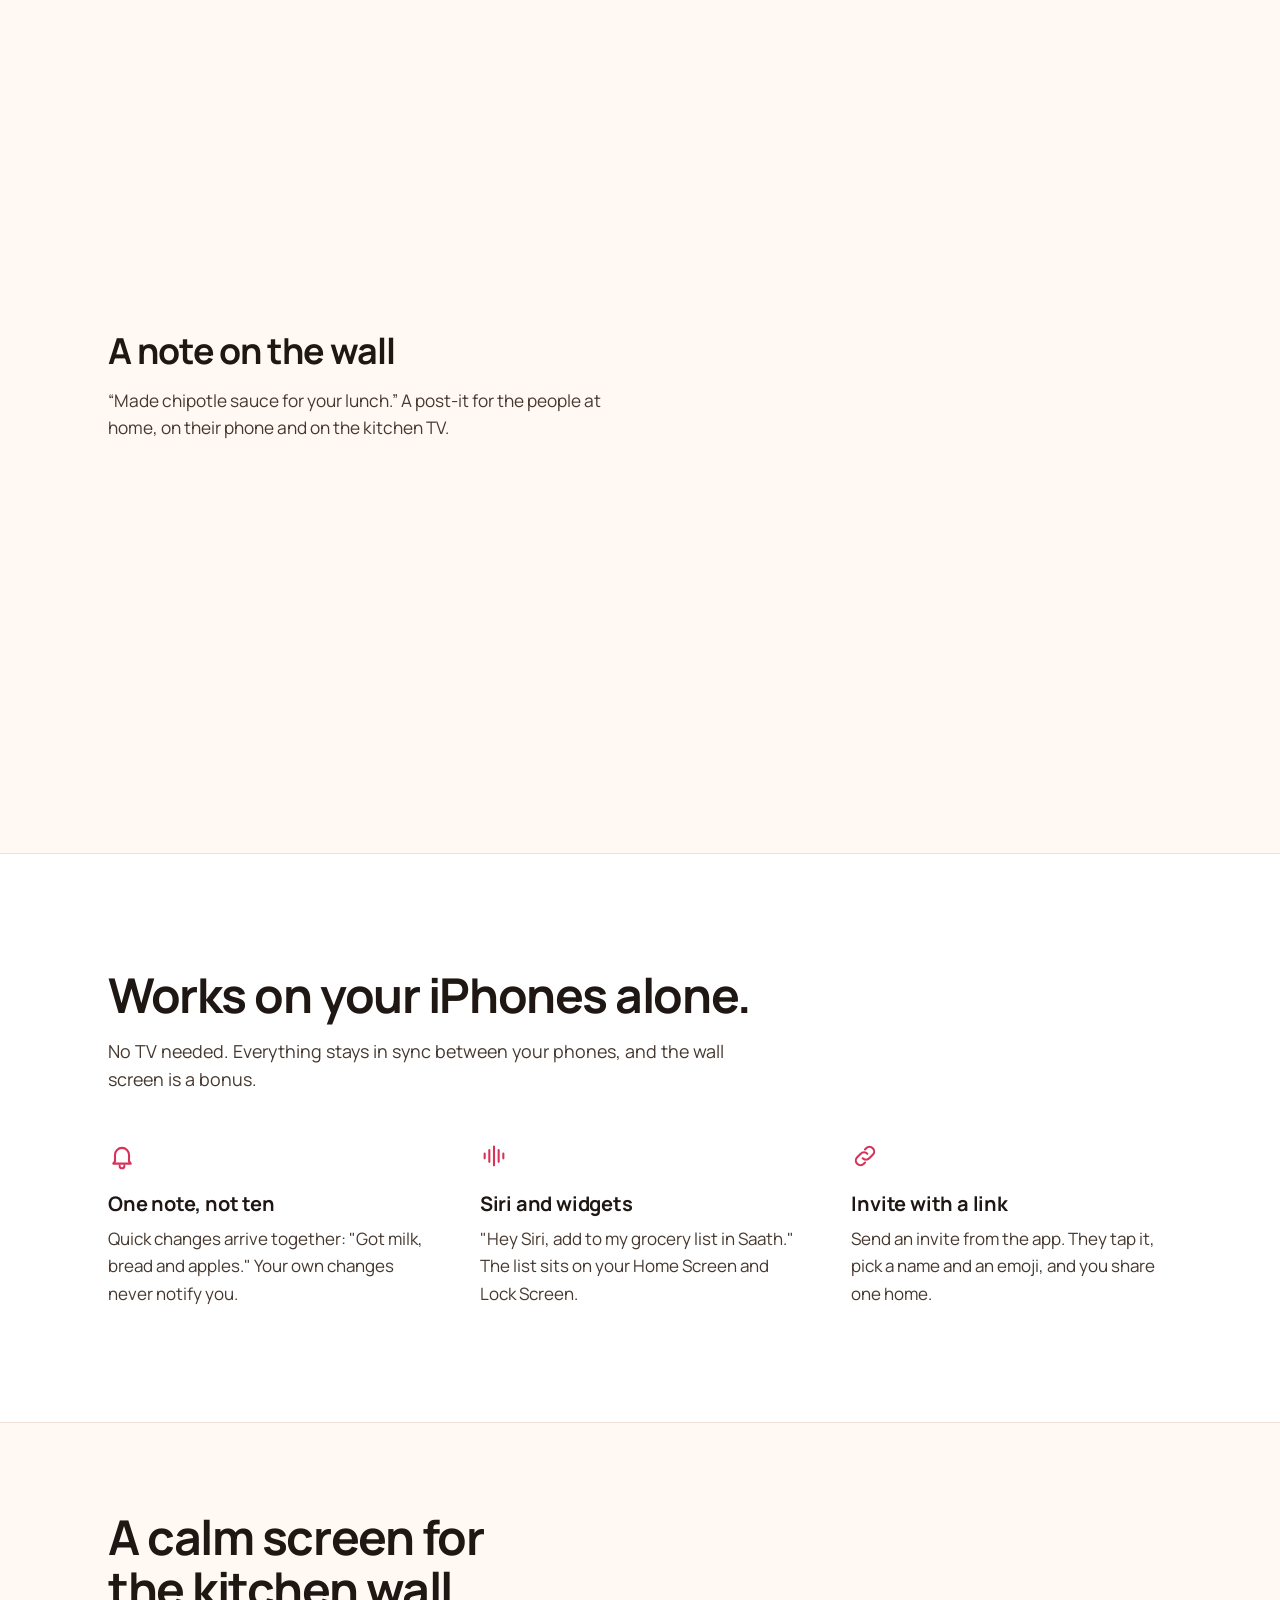
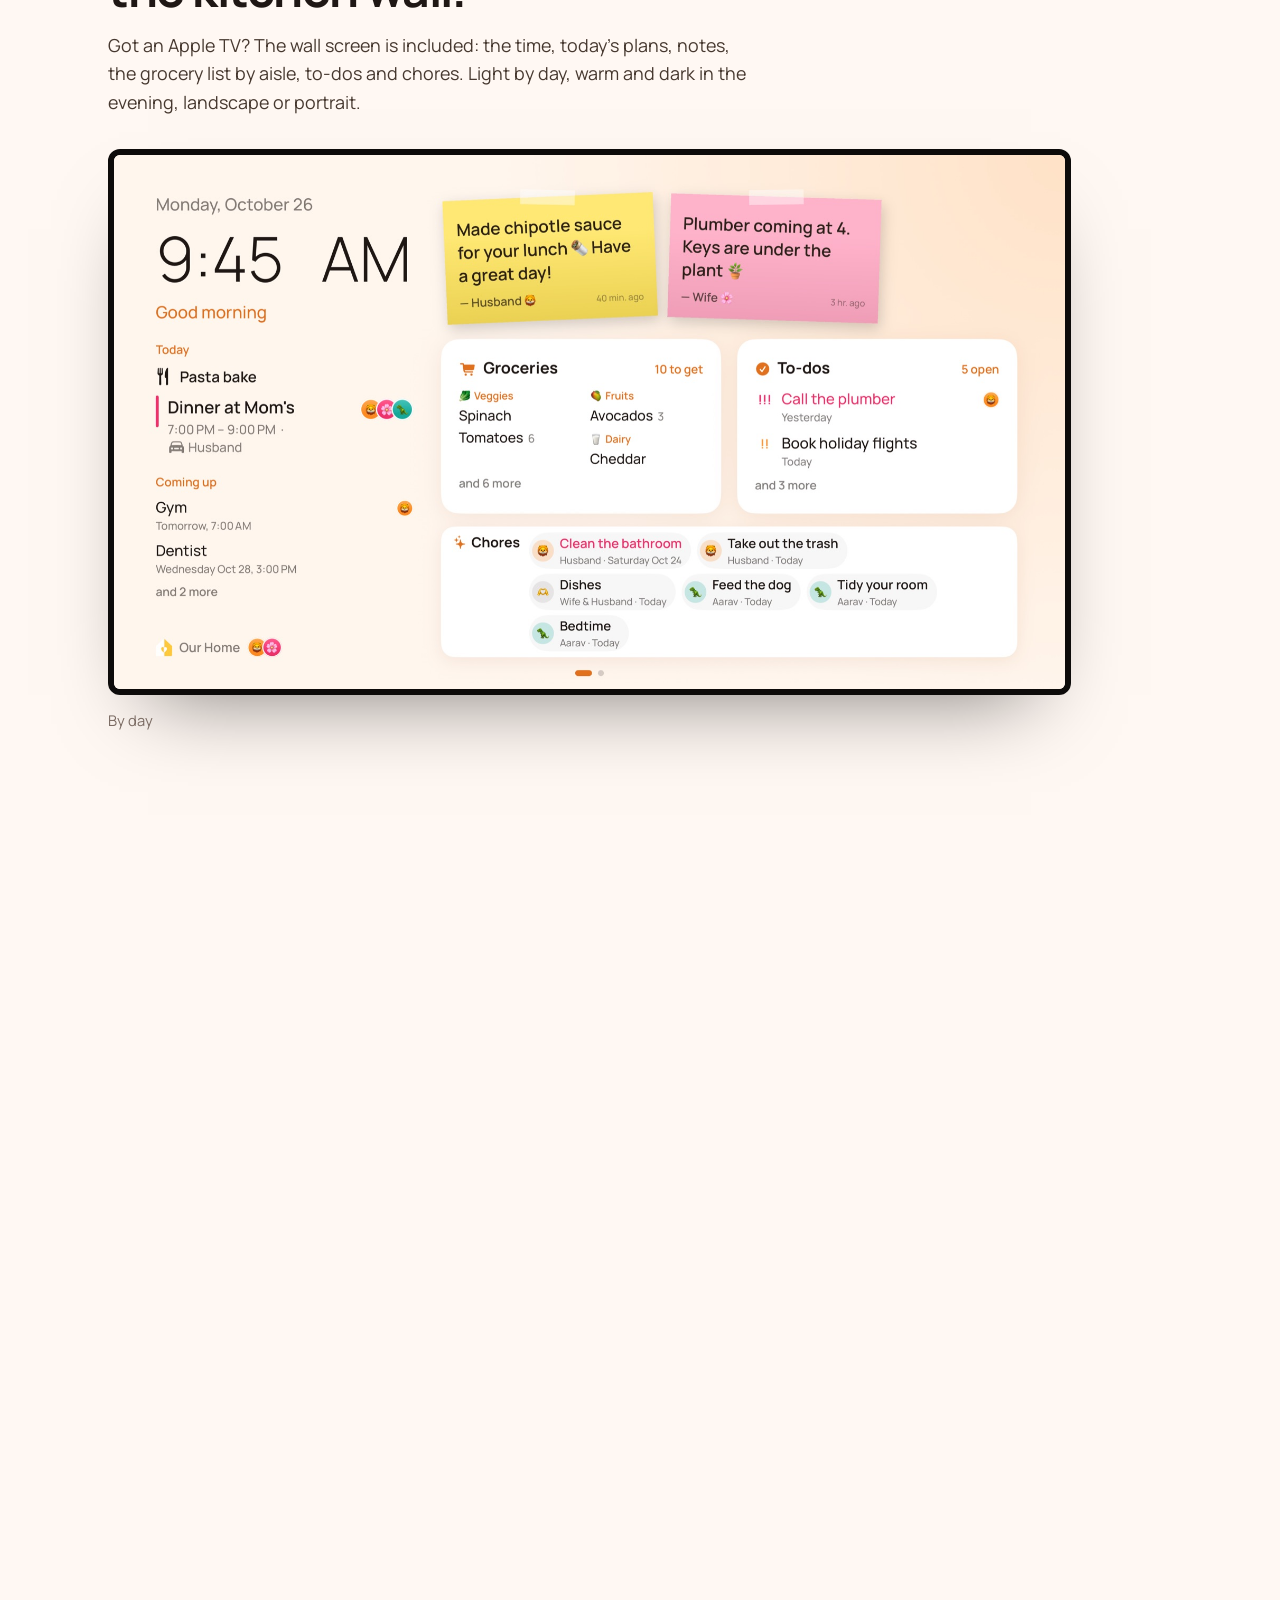
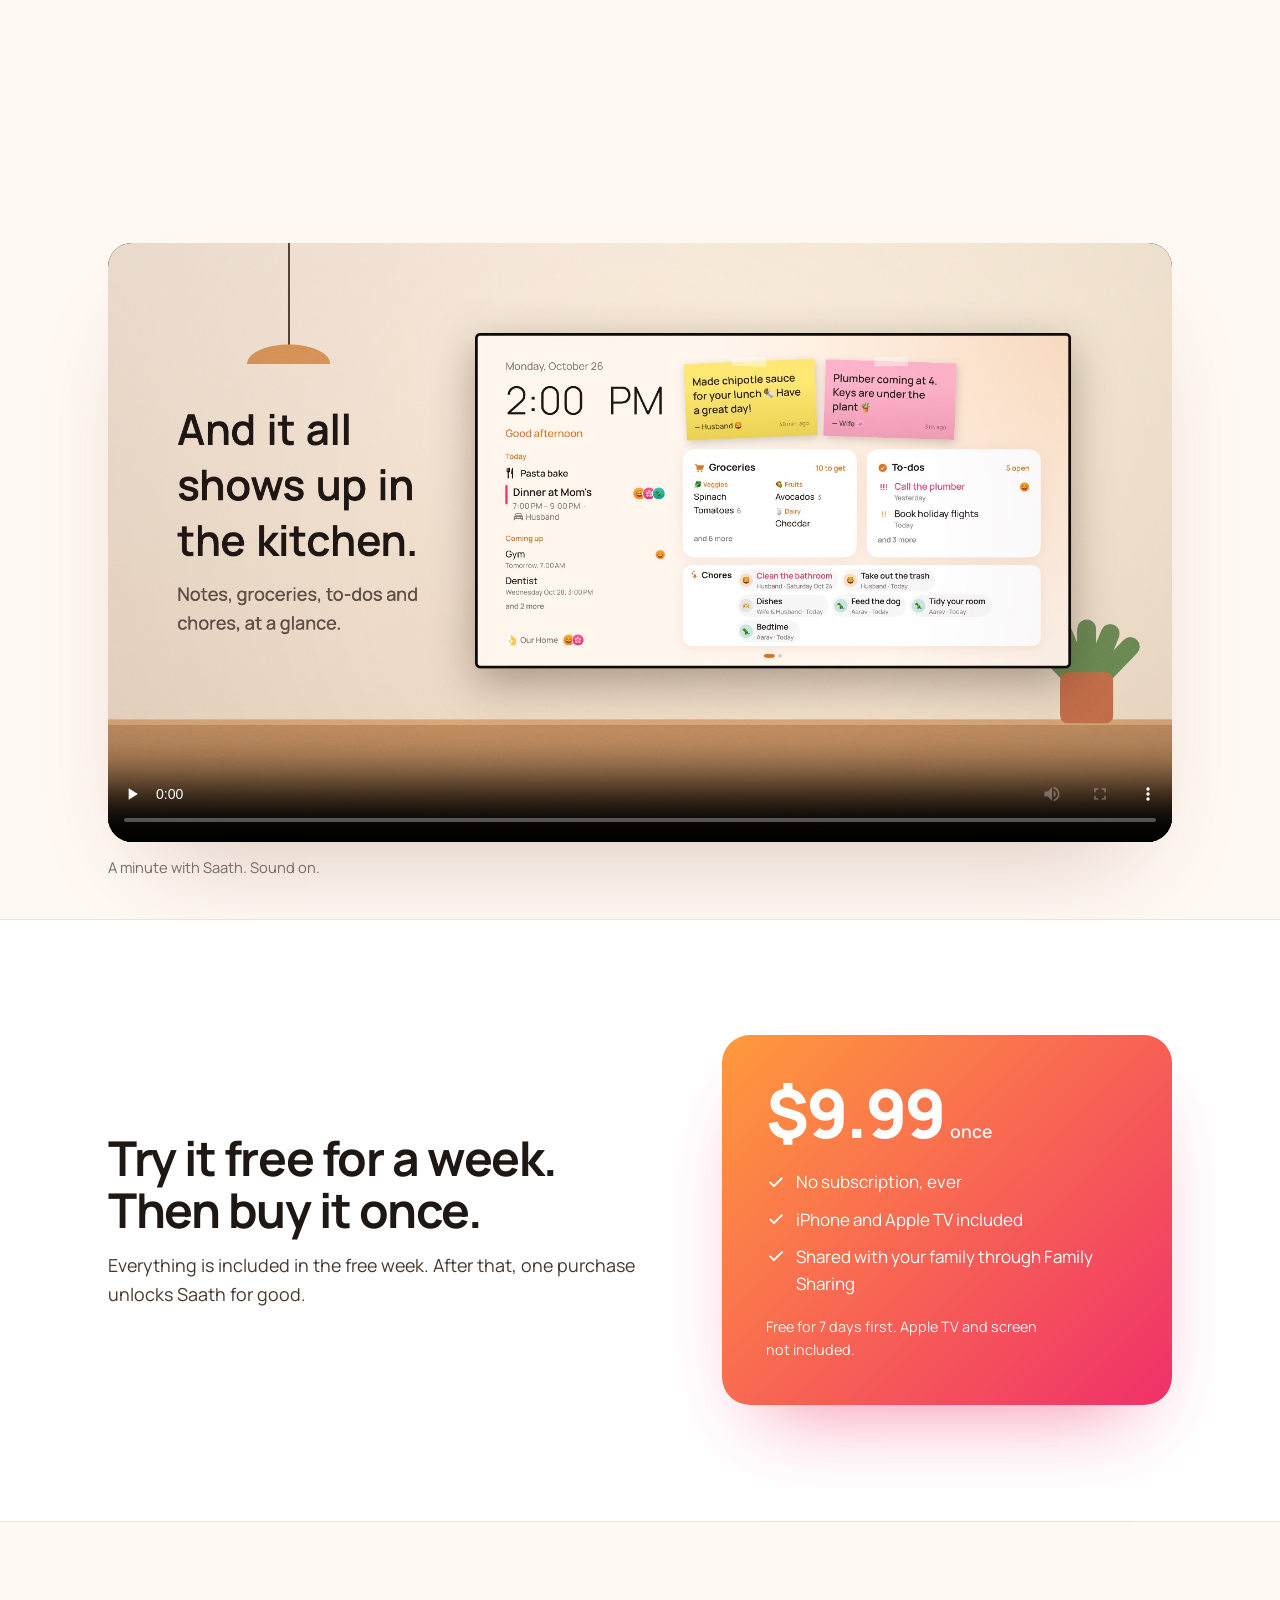
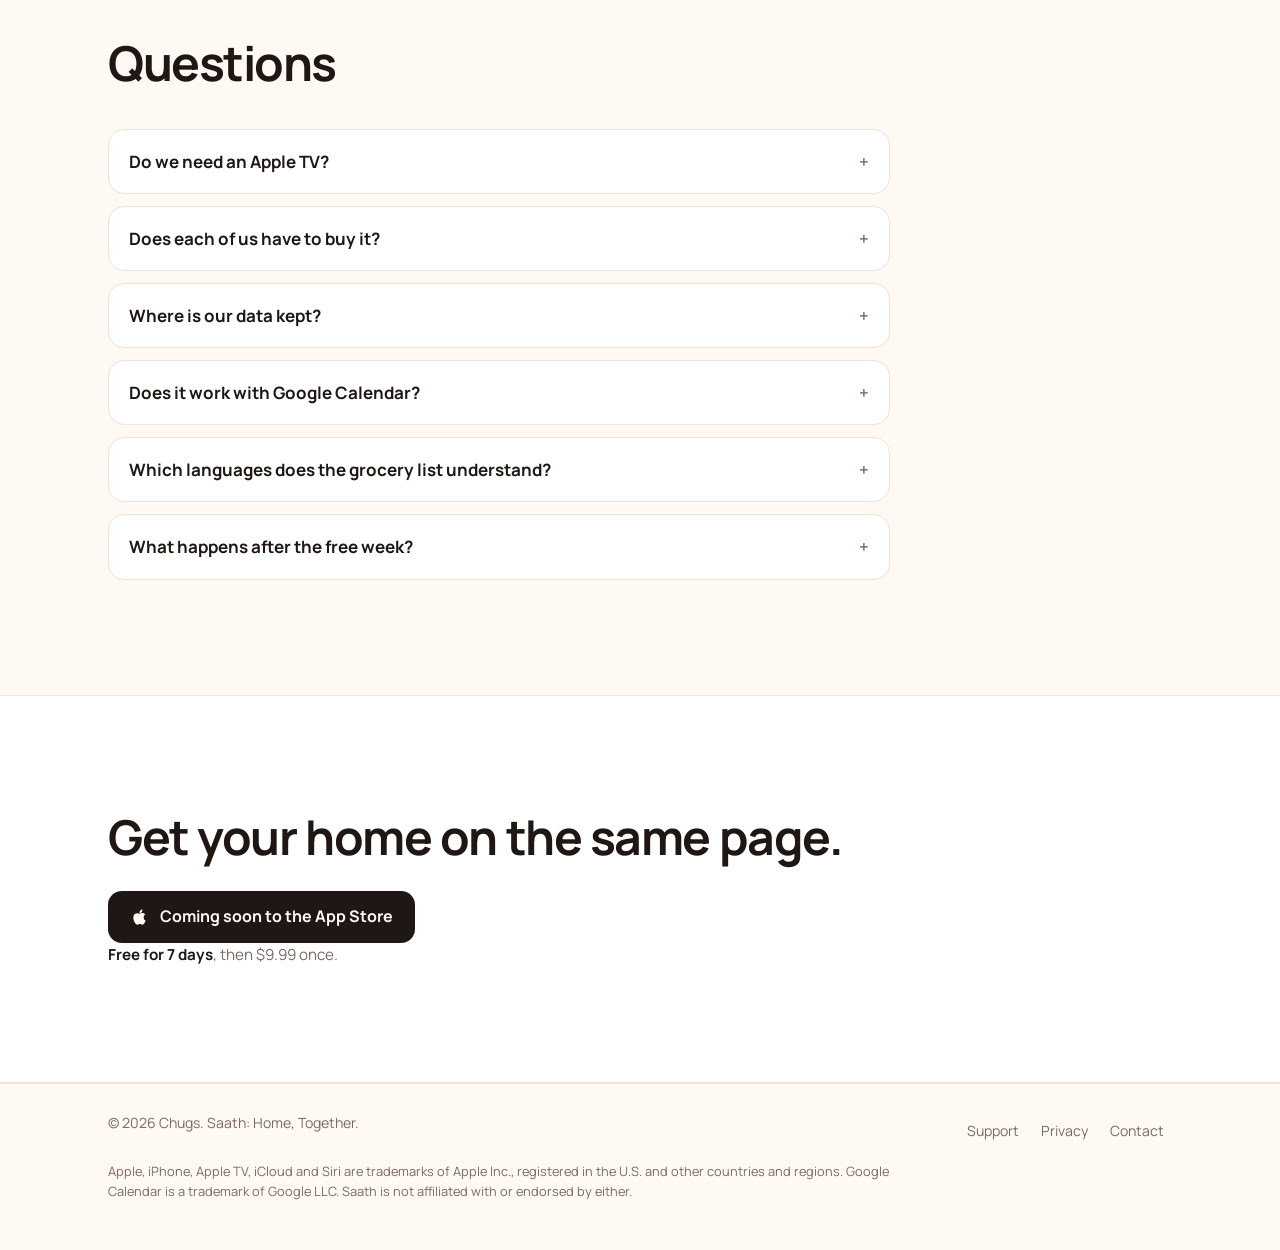
==== commit 82e9fe29: "Add files via upload" ====
--- a/index.html
+++ b/index.html
@@ -10,14 +10,14 @@
 <meta name="description" content="One shared place for groceries, chores, bills, plans and little notes. On your iPhones, and on the kitchen TV if you like.">
 <link rel="icon" type="image/png" sizes="32x32" href="favicon-32.png">
 <link rel="apple-touch-icon" href="apple-touch-icon.png">
-<link rel="preload" href="fonts/Manrope.ttf" as="font" type="font/ttf" crossorigin>
+<link rel="preload" href="fonts/Manrope.ttf?v=28" as="font" type="font/ttf" crossorigin>
 <meta property="og:type" content="website">
 <meta property="og:site_name" content="Saath">
 <meta property="og:title" content="Saath: Home, Together">
 <meta property="og:description" content="Groceries by aisle, chores you share, bills, plans and notes, shared between your iPhones. Apple TV wall screen optional.">
 <meta property="og:image" content="og.jpg">
 <meta name="twitter:card" content="summary_large_image">
-<link rel="stylesheet" href="site.css">
+<link rel="stylesheet" href="site.css?v=28">
 </head>
 <body>
 <a class="skip" href="#main">Skip to content</a>
@@ -42,34 +42,56 @@
 </div></header>
 
 <main id="main">
-  <section class="hero"><div class="wrap">
-    <div>
-      <h1><span class="line"><span>Add milk on your phone.</span></span> <span class="line"><span>It’s on theirs too.</span></span></h1>
-      <p class="lede">Saath is one shared place for the groceries, chores, bills, plans and little notes that keep a home running. One gentle notification instead of ten texts.</p>
-      <div class="cta">
-        <span class="badge"><svg aria-hidden="true"><use href="#i-apple"/></svg>Coming soon to the App Store</span>
-        <p class="price-note"><strong>Free for 7 days</strong>, then $9.99 once. No subscription.</p>
-      </div>
-    </div>
-    <div class="phones">
-      <div class="phone">
-        <picture>
-          <source srcset="img/groceries-dark.jpg" media="(prefers-color-scheme: dark)">
-          <img src="img/groceries.jpg" alt="Saath's grocery list on one phone, sorted by aisle" width="720" height="1566">
-        </picture>
-      </div>
-      <div class="phone">
-        <picture>
-          <source srcset="img/home-dark.jpg" media="(prefers-color-scheme: dark)">
-          <img src="img/home.jpg" alt="The other phone's home screen in Saath" width="720" height="1566">
-        </picture>
-        <div class="notice" role="img" aria-label="Notification: Wife added milk and bread to the groceries list">
-          <img src="icon-512.png" alt="" width="40" height="40">
-          <div><b>Our Home</b><span>Wife added milk and bread to the groceries list</span></div>
+  <section class="hero" data-demo>
+    <div class="wrap hero-grid">
+      <div class="hero-copy">
+        <h1><span class="line"><span>The list</span></span> <span class="line"><span>you both see.</span></span></h1>
+        <p class="lede">Add milk on your phone and it’s on theirs, sorted by aisle, with one gentle notification. Saath is the shared home for groceries, chores, bills, plans and notes.</p>
+        <div class="cta">
+          <span class="badge"><svg aria-hidden="true"><use href="#i-apple"/></svg>Coming soon to the App Store</span>
+          <p class="price-note"><strong>Free for 7 days</strong>, then $9.99 once.</p>
         </div>
       </div>
-    </div>
-  </div></section>
+      <div class="demo">
+        <div class="pair">
+        <figure class="dphone mine">
+          <div class="d-screen">
+          <div class="d-status" aria-hidden="true"><span>9:41</span><span class="d-island"></span><span class="d-bars"></span></div>
+          <div class="d-head"><h3>Groceries</h3><span class="d-count" data-count>2</span></div>
+          <div class="d-composer"><span class="d-plus" aria-hidden="true"></span><span class="d-typed" data-mirror></span><span class="d-caret" aria-hidden="true"></span><span class="d-ph">Add milk, bread, 2 kg rice…</span></div>
+          <ul class="d-list" data-list aria-label="Your phone grocery list"></ul>
+          </div>
+          <figcaption>Your phone</figcaption>
+        </figure>
+          <div class="d-wire" data-wire aria-hidden="true"><span></span></div>
+        <figure class="dphone theirs">
+          <div class="d-screen">
+          <div class="d-status" aria-hidden="true"><span>9:41</span><span class="d-island"></span><span class="d-bars"></span></div>
+          <div class="d-banner" data-banner aria-hidden="true"><img src="icon-512.png?v=28" alt="" width="36" height="36"><div><b>Our Home</b><span data-text></span></div><time>now</time></div>
+          <div class="d-head"><h3>Groceries</h3><span class="d-count" data-count>2</span></div>
+          <ul class="d-list" data-list aria-label="Theirs grocery list"></ul>
+          </div>
+          <figcaption>Theirs</figcaption>
+        </figure>
+        </div>
+        <form class="d-form" autocomplete="off">
+          <label for="d-input">Try it. Type what you need, the way you’d say it.</label>
+          <div class="d-field">
+            <input id="d-input" name="items" type="text" enterkeyhint="send" spellcheck="false" placeholder="milk, dhana, 2 kg rice">
+            <button type="submit">Add</button>
+          </div>
+          <div class="d-try" aria-label="Or tap one">
+            <button type="button" data-try="paneer">paneer</button>
+            <button type="button" data-try="bhinda, doodh">bhinda, doodh</button>
+            <button type="button" data-try="agarbatti">agarbatti</button>
+            <button type="button" data-try="6 bananas">6 bananas</button>
+            <button type="button" data-try="dhana jiru">dhana jiru</button>
+          </div>
+        </form>
+        <p class="sr-only" aria-live="polite" data-live></p>
+      </div>
+    </div>
+  </section>
 
   <section class="section" id="features"><div class="wrap">
     <div class="section-head">
@@ -81,42 +103,42 @@
         <article class="step" data-step="0">
           <h3>Groceries, sorted by aisle</h3>
           <p>Type “milk, bread, 2 kg rice” and Saath files each one where you’ll find it in the store. It understands English, Hindi and Gujarati names, and reminds you when you walk into your store.</p>
-          <div class="shot step-shot"><picture class=""><source srcset="img/groceries-dark.jpg" media="(prefers-color-scheme: dark)"><img src="img/groceries.jpg" alt="The grocery list grouped by aisle" loading="lazy" width="720" height="1566"></picture></div>
+          <div class="shot step-shot"><picture class=""><source srcset="img/groceries-dark.jpg?v=28" media="(prefers-color-scheme: dark)"><img src="img/groceries.jpg?v=28" alt="The grocery list grouped by aisle" loading="lazy" width="720" height="1566"></picture></div>
         </article>
         <article class="step" data-step="1">
           <h3>Chores, done together</h3>
           <p>Each chore shows who’s doing it: one of you, or both. Tap Done and it comes back on its day. Kids get their own chores, and stars for doing them.</p>
-          <div class="shot step-shot"><picture class=""><source srcset="img/chores-dark.jpg" media="(prefers-color-scheme: dark)"><img src="img/chores.jpg" alt="Chores with who is doing each one" loading="lazy" width="720" height="1566"></picture></div>
+          <div class="shot step-shot"><picture class=""><source srcset="img/chores-dark.jpg?v=28" media="(prefers-color-scheme: dark)"><img src="img/chores.jpg?v=28" alt="Chores with who is doing each one" loading="lazy" width="720" height="1566"></picture></div>
         </article>
         <article class="step" data-step="2">
           <h3>To-dos with a day and a person</h3>
           <p>Give a to-do a date, an importance and who it’s for as you add it. Overdue things rise to the top.</p>
-          <div class="shot step-shot"><picture class=""><source srcset="img/todos-dark.jpg" media="(prefers-color-scheme: dark)"><img src="img/todos.jpg" alt="To-dos grouped by when they're due" loading="lazy" width="720" height="1566"></picture></div>
+          <div class="shot step-shot"><picture class=""><source srcset="img/todos-dark.jpg?v=28" media="(prefers-color-scheme: dark)"><img src="img/todos.jpg?v=28" alt="To-dos grouped by when they're due" loading="lazy" width="720" height="1566"></picture></div>
         </article>
         <article class="step" data-step="3">
           <h3>Bills before they’re due</h3>
           <p>Rent, electricity, internet and the rest, with a reminder the day before. The next 30 days at a glance, and who paid last.</p>
-          <div class="shot step-shot"><picture class=""><source srcset="img/bills-dark.jpg" media="(prefers-color-scheme: dark)"><img src="img/bills.jpg" alt="Bills due in the next 30 days" loading="lazy" width="720" height="1566"></picture></div>
+          <div class="shot step-shot"><picture class=""><source srcset="img/bills-dark.jpg?v=28" media="(prefers-color-scheme: dark)"><img src="img/bills.jpg?v=28" alt="Bills due in the next 30 days" loading="lazy" width="720" height="1566"></picture></div>
         </article>
         <article class="step" data-step="4">
           <h3>Your shared week</h3>
           <p>The calendars already on your iPhone, Google ones included. Mark who’s going, who’s driving, and what to bring.</p>
-          <div class="shot step-shot"><picture class=""><source srcset="img/calendar-dark.jpg" media="(prefers-color-scheme: dark)"><img src="img/calendar.jpg" alt="The week's plans with who's going" loading="lazy" width="720" height="1566"></picture></div>
+          <div class="shot step-shot"><picture class=""><source srcset="img/calendar-dark.jpg?v=28" media="(prefers-color-scheme: dark)"><img src="img/calendar.jpg?v=28" alt="The week's plans with who's going" loading="lazy" width="720" height="1566"></picture></div>
         </article>
         <article class="step" data-step="5">
           <h3>A note on the wall</h3>
           <p>“Made chipotle sauce for your lunch.” A post-it for the people at home, on their phone and on the kitchen TV.</p>
-          <div class="shot step-shot"><picture class=""><source srcset="img/note-dark.jpg" media="(prefers-color-scheme: dark)"><img src="img/note.jpg" alt="Writing a note for the wall" loading="lazy" width="720" height="1566"></picture></div>
+          <div class="shot step-shot"><picture class=""><source srcset="img/note-dark.jpg?v=28" media="(prefers-color-scheme: dark)"><img src="img/note.jpg?v=28" alt="Writing a note for the wall" loading="lazy" width="720" height="1566"></picture></div>
         </article>
       </div>
       <div class="device-rail" aria-hidden="true">
         <div class="device">
-          <div class="screen on" data-screen="0"><picture class=""><source srcset="img/groceries-dark.jpg" media="(prefers-color-scheme: dark)"><img src="img/groceries.jpg" alt="" width="720" height="1566"></picture></div>
-          <div class="screen" data-screen="1"><picture class=""><source srcset="img/chores-dark.jpg" media="(prefers-color-scheme: dark)"><img src="img/chores.jpg" alt="" loading="lazy" width="720" height="1566"></picture></div>
-          <div class="screen" data-screen="2"><picture class=""><source srcset="img/todos-dark.jpg" media="(prefers-color-scheme: dark)"><img src="img/todos.jpg" alt="" loading="lazy" width="720" height="1566"></picture></div>
-          <div class="screen" data-screen="3"><picture class=""><source srcset="img/bills-dark.jpg" media="(prefers-color-scheme: dark)"><img src="img/bills.jpg" alt="" loading="lazy" width="720" height="1566"></picture></div>
-          <div class="screen" data-screen="4"><picture class=""><source srcset="img/calendar-dark.jpg" media="(prefers-color-scheme: dark)"><img src="img/calendar.jpg" alt="" loading="lazy" width="720" height="1566"></picture></div>
-          <div class="screen" data-screen="5"><picture class=""><source srcset="img/note-dark.jpg" media="(prefers-color-scheme: dark)"><img src="img/note.jpg" alt="" loading="lazy" width="720" height="1566"></picture></div>
+          <div class="screen on" data-screen="0"><picture class=""><source srcset="img/groceries-dark.jpg?v=28" media="(prefers-color-scheme: dark)"><img src="img/groceries.jpg?v=28" alt="" width="720" height="1566"></picture></div>
+          <div class="screen" data-screen="1"><picture class=""><source srcset="img/chores-dark.jpg?v=28" media="(prefers-color-scheme: dark)"><img src="img/chores.jpg?v=28" alt="" loading="lazy" width="720" height="1566"></picture></div>
+          <div class="screen" data-screen="2"><picture class=""><source srcset="img/todos-dark.jpg?v=28" media="(prefers-color-scheme: dark)"><img src="img/todos.jpg?v=28" alt="" loading="lazy" width="720" height="1566"></picture></div>
+          <div class="screen" data-screen="3"><picture class=""><source srcset="img/bills-dark.jpg?v=28" media="(prefers-color-scheme: dark)"><img src="img/bills.jpg?v=28" alt="" loading="lazy" width="720" height="1566"></picture></div>
+          <div class="screen" data-screen="4"><picture class=""><source srcset="img/calendar-dark.jpg?v=28" media="(prefers-color-scheme: dark)"><img src="img/calendar.jpg?v=28" alt="" loading="lazy" width="720" height="1566"></picture></div>
+          <div class="screen" data-screen="5"><picture class=""><source srcset="img/note-dark.jpg?v=28" media="(prefers-color-scheme: dark)"><img src="img/note.jpg?v=28" alt="" loading="lazy" width="720" height="1566"></picture></div>
         </div>
       </div>
     </div>
@@ -141,8 +163,8 @@
         <p class="lede">Got an Apple TV? The wall screen is included: the time, today’s plans, notes, the grocery list by aisle, to-dos and chores. Light by day, warm and dark in the evening, landscape or portrait.</p>
       </div>
       <figure class="tv-frame">
-        <img class="tv-day" src="img/tv-day.jpg" alt="The wall screen in the daytime" loading="lazy" width="1800" height="1012">
-        <img class="tv-night" src="img/tv-evening.jpg" alt="The wall screen in the evening" loading="lazy" width="1800" height="1012">
+        <img class="tv-day" src="img/tv-day.jpg?v=28" alt="The wall screen in the daytime" loading="lazy" width="1800" height="1012">
+        <img class="tv-night" src="img/tv-evening.jpg?v=28" alt="The wall screen in the evening" loading="lazy" width="1800" height="1012">
         <figcaption><span class="cap-day">By day</span><span class="cap-night">In the evening</span></figcaption>
       </figure>
     </div></div>
@@ -150,7 +172,7 @@
 
   <section class="film" aria-label="Film"><div class="wrap">
     <figure>
-      <video src="film/saath.mp4" poster="film/poster.jpg" controls playsinline preload="none" aria-label="A one-minute film showing Saath on two phones and a kitchen TV"></video>
+      <video src="film/saath.mp4?v=28" poster="film/poster.jpg?v=28" controls playsinline preload="none" aria-label="A one-minute film showing Saath on two phones and a kitchen TV"></video>
       <figcaption>A minute with Saath. Sound on.</figcaption>
     </figure>
   </div></section>
@@ -199,6 +221,8 @@
   <nav aria-label="More"><a href="support.html">Support</a><a href="privacy.html">Privacy</a><a href="mailto:help.saath@gmail.com">Contact</a></nav>
   <span class="tm">Apple, iPhone, Apple TV, iCloud and Siri are trademarks of Apple Inc., registered in the U.S. and other countries and regions. Google Calendar is a trademark of Google LLC. Saath is not affiliated with or endorsed by either.</span>
 </div></footer>
-<script src="motion.js" defer></script>
+<script src="aisles.js?v=28" defer></script>
+<script src="demo.js?v=28" defer></script>
+<script src="motion.js?v=28" defer></script>
 </body>
 </html>
--- a/site.css
+++ b/site.css
@@ -2,7 +2,7 @@
    wall screen. The saffron-to-rose gradient is spent in one place: the price card. */
 @font-face {
   font-family: "Manrope";
-  src: url("fonts/Manrope.ttf") format("truetype");
+  src: url("fonts/Manrope.ttf?v=28") format("truetype");
   font-weight: 200 800;
   font-display: swap;
 }
@@ -71,6 +71,13 @@
 .top nav a { text-decoration: none; color: var(--muted); padding: 10px 10px; border-radius: 10px; }
 .top nav a:hover, .top nav a[aria-current] { color: var(--ink); }
 
+/* Over the dark hero the bar goes dark too. */
+.top { transition: background-color 250ms var(--ease), border-color 250ms var(--ease); }
+.top.on-dark { background: rgba(23, 17, 14, .82); border-bottom-color: rgba(255, 246, 238, .07); }
+.top.on-dark .brand { color: #FFF6EE; }
+.top.on-dark nav a { color: #B8A89D; }
+.top.on-dark nav a:hover { color: #FFF6EE; }
+
 /* Store badge: the one primary action */
 .badge { display: inline-flex; align-items: center; gap: 10px; min-height: 52px; padding: 0 22px; border-radius: 14px;
   background: var(--ink); color: var(--bg); text-decoration: none; font-weight: 700; font-size: 1rem;
@@ -80,32 +87,102 @@
 .price-note { font-size: .95rem; color: var(--muted); }
 .price-note strong { color: var(--ink); }
 
-/* Hero */
-.hero { padding-block: clamp(40px, 7vw, 88px) clamp(40px, 6vw, 72px); }
-.hero .wrap { display: grid; grid-template-columns: 1.02fr .98fr; gap: clamp(32px, 5vw, 72px); align-items: center; }
-.hero .lede { margin-top: 24px; }
-.cta { display: flex; flex-wrap: wrap; align-items: center; gap: 14px 22px; margin-top: 32px; }
-
-.phones { position: relative; display: grid; grid-template-columns: 1fr 1fr; gap: clamp(12px, 2.4vw, 28px); align-items: start; }
-.phone { position: relative; border-radius: 13% / 6%; background: var(--phone); padding: 2.2%;
-  box-shadow: 0 40px 80px -36px var(--shadow), 0 0 0 1px rgba(0,0,0,.06); }
-.phone img { border-radius: 11.4% / 5.2%; }
-.phone:nth-child(2) { margin-top: 14%; }
-.who { margin-top: 12px; text-align: center; font-size: .9rem; font-weight: 600; color: var(--muted); }
-
-/* The one orchestrated moment: their phone gets the gentle notification. */
-.notice { position: absolute; left: 6%; right: 6%; top: 7%; display: flex; gap: 10px; align-items: center;
-  padding: 10px 12px; border-radius: 18px; background: color-mix(in srgb, var(--surface) 82%, transparent);
-  backdrop-filter: blur(16px) saturate(1.5); -webkit-backdrop-filter: blur(16px) saturate(1.5);
-  box-shadow: 0 12px 30px -12px rgba(0,0,0,.35); font-size: clamp(.62rem, 1.05vw, .8rem); line-height: 1.3; color: var(--ink); }
-.notice img { width: 2.4em; height: 2.4em; border-radius: 22%; flex: none; }
-.notice b { display: block; font-weight: 700; }
-.notice span { color: var(--text); }
-@media (prefers-reduced-motion: no-preference) {
-  .notice { opacity: 0; transform: translateY(-14px) scale(.96); animation: arrive 520ms var(--ease) 1100ms forwards; }
-  .js .phone:nth-child(2) .notice { animation-delay: 1500ms; }
-  @keyframes arrive { to { opacity: 1; transform: none; } }
-}
+/* Hero: a warm dark stage, and the product itself working on it. */
+.sr-only { position: absolute; width: 1px; height: 1px; overflow: hidden; clip: rect(0 0 0 0); white-space: nowrap; }
+.hero { --stage: #17110E; background: var(--stage); color: #E9DDD4; padding-block: clamp(48px, 7vw, 96px) clamp(56px, 7vw, 104px);
+  position: relative; overflow: clip; }
+.hero::before { content: ""; position: absolute; inset: auto -10% -30% 30%; height: 90%; pointer-events: none;
+  background: radial-gradient(closest-side, rgba(255, 154, 60, .16), transparent); }
+.hero h1 { color: #FFF6EE; font-size: clamp(2.9rem, 4.9vw, 4.6rem); line-height: .96; letter-spacing: -.045em; font-weight: 800; }
+.hero .cta { margin-top: 32px; }
+.hero .lede { margin-top: 28px; color: #CDBFB5; max-width: 30em; }
+.hero .badge { background: #FFF6EE; color: #1F1714; }
+.hero .price-note { color: #A8978C; }
+.hero .price-note strong { color: #FFF6EE; }
+.hero-grid { position: relative; display: grid; grid-template-columns: 1fr 1.1fr; gap: clamp(32px, 5vw, 72px); align-items: center; }
+
+/* The demo phones: real HTML in the app's own layout and type. */
+.demo { --pw: clamp(150px, min(17vw, 30vh), 250px); --u: calc(var(--pw) / 300); }
+.pair { display: flex; justify-content: center; align-items: flex-start; gap: 0; }
+.dphone { margin: 0; flex: none; }
+.dphone figcaption { margin-top: 14px; text-align: center; font-size: .86rem; font-weight: 600; color: #A8978C; }
+.d-screen { position: relative; width: var(--pw); aspect-ratio: 300 / 620; border-radius: calc(46 * var(--u)); overflow: hidden;
+  background: #FFF8F3; color: #1F1714; box-shadow: 0 0 0 calc(9 * var(--u)) #0B0807, 0 0 0 calc(10 * var(--u)) #3A2F2A,
+  0 40px 80px -30px rgba(0,0,0,.7); font-size: calc(13 * var(--u)); }
+.theirs { margin-top: calc(28 * var(--u)); }
+.d-status { display: flex; align-items: center; justify-content: space-between; padding: calc(14 * var(--u)) calc(26 * var(--u)) 0;
+  font-weight: 700; font-size: calc(13 * var(--u)); }
+.d-island { width: calc(86 * var(--u)); height: calc(25 * var(--u)); border-radius: 99px; background: #000; }
+.d-bars { width: calc(40 * var(--u)); height: calc(10 * var(--u)); border-radius: 3px;
+  background: linear-gradient(90deg, #1F1714 0 55%, transparent 55% 62%, #1F1714 62%); opacity: .85; }
+.d-head { display: flex; align-items: baseline; gap: calc(8 * var(--u)); padding: calc(22 * var(--u)) calc(16 * var(--u)) calc(10 * var(--u)); }
+.d-head h3 { font-size: calc(26 * var(--u)); letter-spacing: -.02em; color: #1F1714; }
+.d-count { min-width: calc(20 * var(--u)); padding: 0 calc(6 * var(--u)); border-radius: 99px; background: #EE4566; color: #fff;
+  font-size: calc(11 * var(--u)); font-weight: 700; line-height: calc(19 * var(--u)); text-align: center; font-variant-numeric: tabular-nums; }
+.d-composer { position: relative; display: flex; align-items: center; gap: calc(8 * var(--u)); margin: 0 calc(12 * var(--u)) calc(6 * var(--u));
+  padding: calc(13 * var(--u)) calc(12 * var(--u)); border-radius: calc(18 * var(--u)); background: #fff; min-height: calc(46 * var(--u)); }
+.d-plus { flex: none; width: calc(20 * var(--u)); height: calc(20 * var(--u)); border-radius: 50%;
+  background: linear-gradient(135deg, #FF9A3C, #F0306A) center / 100% no-repeat; position: relative; }
+.d-plus::before, .d-plus::after { content: ""; position: absolute; left: 50%; top: 50%; width: 46%; height: 9%; background: #fff;
+  border-radius: 2px; transform: translate(-50%, -50%); }
+.d-plus::after { transform: translate(-50%, -50%) rotate(90deg); }
+.d-typed { white-space: nowrap; overflow: hidden; text-overflow: ellipsis; font-size: calc(13.5 * var(--u)); }
+.d-caret { width: 1.5px; height: calc(16 * var(--u)); background: #EE4566; margin-left: -6px; animation: blink 1s steps(1) infinite; }
+.d-ph { position: absolute; left: calc(40 * var(--u)); color: #B3A39A; font-size: calc(13.5 * var(--u)); pointer-events: none; }
+.d-typed:not(:empty) ~ .d-ph { display: none; }
+@keyframes blink { 50% { opacity: 0; } }
+.d-list { list-style: none; margin: 0; padding: 0 calc(12 * var(--u)) calc(16 * var(--u)); }
+.d-list .aisle { display: flex; align-items: center; gap: calc(6 * var(--u)); margin: calc(12 * var(--u)) calc(4 * var(--u)) calc(6 * var(--u));
+  font-size: calc(11.5 * var(--u)); font-weight: 600; color: #7A6A62; }
+.d-list .aisle i { font-style: normal; font-weight: 500; opacity: .8; }
+.d-list .rows ul { list-style: none; margin: 0; padding: 0 calc(10 * var(--u)); background: #fff; border-radius: calc(16 * var(--u)); }
+.d-list .item + .item { border-top: 1px solid #F0E2D8; }
+.d-list .item button { all: unset; box-sizing: border-box; display: flex; align-items: center; gap: calc(10 * var(--u)); width: 100%;
+  padding: calc(9 * var(--u)) 0; cursor: pointer; }
+.d-list .item button:focus-visible { outline: 2px solid #EE4566; outline-offset: 2px; border-radius: 8px; }
+.tick { flex: none; width: calc(19 * var(--u)); height: calc(19 * var(--u)); border-radius: 50%; border: 1.5px solid #B9AAA2;
+  transition: background 200ms var(--ease), border-color 200ms var(--ease); }
+.d-list .t { display: grid; grid-template-columns: auto auto; justify-content: start; align-items: center; column-gap: calc(6 * var(--u)); }
+.d-list .t b { font-weight: 500; font-size: calc(13.5 * var(--u)); }
+.d-list .t em { font-style: normal; font-size: calc(10.5 * var(--u)); color: #7A6A62; background: #FFF1E8; border-radius: 99px;
+  padding: 0 calc(6 * var(--u)); }
+.d-list .t small { grid-column: 1 / -1; font-size: calc(10.5 * var(--u)); color: #7A6A62; display: flex; align-items: center; gap: 4px; }
+.d-list .dot { width: calc(5 * var(--u)); height: calc(5 * var(--u)); border-radius: 50%; background: #EE4566; }
+.d-list .done .tick { background: linear-gradient(135deg, #FF9A3C, #F0306A); border-color: transparent; }
+.d-list .done .t b { text-decoration: line-through; color: #A8978C; }
+.d-list .fresh { animation: fresh 1600ms var(--ease); }
+@keyframes fresh { 0% { background: rgba(255, 201, 60, .45); transform: translateY(-6px); } 30% { transform: none; } 100% { background: transparent; } }
+.d-banner { position: absolute; z-index: 2; left: calc(8 * var(--u)); right: calc(8 * var(--u)); top: calc(46 * var(--u));
+  display: flex; gap: calc(9 * var(--u)); align-items: flex-start; padding: calc(10 * var(--u)) calc(11 * var(--u)); border-radius: calc(20 * var(--u));
+  background: rgba(255,255,255,.86); backdrop-filter: blur(18px) saturate(1.6); -webkit-backdrop-filter: blur(18px) saturate(1.6);
+  box-shadow: 0 10px 30px -10px rgba(31, 23, 20, .35); font-size: calc(11.5 * var(--u)); line-height: 1.3;
+  opacity: 0; transform: translateY(-120%); transition: opacity 350ms var(--ease), transform 450ms var(--ease); pointer-events: none; }
+.d-banner.show { opacity: 1; transform: none; }
+.d-banner img { width: calc(30 * var(--u)); height: calc(30 * var(--u)); border-radius: 24%; flex: none; }
+.d-banner b { display: block; font-weight: 700; }
+.d-banner time { margin-left: auto; color: #8A7A72; font-size: calc(10 * var(--u)); }
+.d-wire { flex: 1 1 auto; align-self: center; min-width: 28px; max-width: 120px; height: 2px; margin: 0 clamp(10px, 2vw, 22px);
+  background: repeating-linear-gradient(90deg, rgba(233, 221, 212, .28) 0 6px, transparent 6px 12px); position: relative; overflow: visible; }
+.d-wire span { position: absolute; top: -3px; left: 0; width: 8px; height: 8px; border-radius: 50%;
+  background: linear-gradient(135deg, #FF9A3C, #F0306A); opacity: 0; }
+.d-wire.go span { animation: travel 650ms var(--ease) forwards; }
+@keyframes travel { 0% { left: 0; opacity: 1; } 90% { opacity: 1; } 100% { left: calc(100% - 8px); opacity: 0; } }
+
+.d-form { margin: 36px auto 0; max-width: 560px; }
+.d-form label { display: block; font-weight: 600; color: #FFF6EE; margin-bottom: 12px; }
+.d-field { display: flex; gap: 8px; padding: 6px; border-radius: 18px; background: rgba(255, 246, 238, .08);
+  border: 1px solid rgba(255, 246, 238, .16); }
+.d-field:focus-within { border-color: #FF9A3C; }
+.d-field input { flex: 1; min-width: 0; border: 0; background: transparent; color: #FFF6EE; font: 500 1rem/1 var(--font);
+  padding: 0 12px; outline: none; min-height: 44px; }
+.d-field input::placeholder { color: #8F7F75; }
+.d-field button { border: 0; border-radius: 13px; padding: 0 22px; min-height: 44px; font: 700 1rem var(--font); color: #fff; cursor: pointer;
+  background: linear-gradient(135deg, #FF9A3C, #F0306A); transition: transform 160ms var(--ease); }
+.d-field button:active, .d-try button:active { transform: scale(.97); }
+.d-try { display: flex; flex-wrap: wrap; gap: 8px; margin-top: 14px; }
+.d-try button { border: 1px solid rgba(255, 246, 238, .18); background: transparent; color: #E9DDD4; border-radius: 99px;
+  padding: 0 14px; min-height: 36px; font: 600 .9rem var(--font); cursor: pointer; transition: border-color 200ms var(--ease), transform 160ms var(--ease); }
+.d-try button:hover { border-color: #FF9A3C; }
 
 /* Film */
 .film { padding-block: clamp(16px, 4vw, 40px); }
@@ -225,11 +302,7 @@
   .js .hero .lede, .js .hero .cta { opacity: 0; transform: translateY(14px); animation: lift 700ms var(--ease) forwards; }
   .js .hero .lede { animation-delay: 260ms; }
   .js .hero .cta { animation-delay: 360ms; }
-  .js .phone { opacity: 0; transform: translateY(40px) rotate(2.5deg); animation: settle 1000ms var(--ease) forwards; }
-  .js .phone:nth-child(1) { animation-delay: 300ms; transform: translateY(40px) rotate(-2.5deg); }
-  .js .phone:nth-child(2) { animation-delay: 420ms; }
-  .js .phone:nth-child(2) .notice { animation-delay: 1500ms; }
-  .js .phone:nth-child(2) { animation: settle 1000ms var(--ease) 420ms forwards, nudge 420ms var(--ease) 1560ms; }
+  .js .demo { opacity: 0; transform: translateY(30px); animation: lift 900ms var(--ease) 300ms forwards; }
   .js .point { opacity: 0; transform: translateY(16px); transition: opacity 600ms var(--ease), transform 600ms var(--ease); }
   .js .point.in { opacity: 1; transform: none; }
   .js .point:nth-child(2) { transition-delay: 70ms; }
@@ -237,7 +310,6 @@
   @keyframes rise { to { transform: none; } }
   @keyframes lift { to { opacity: 1; transform: none; } }
   @keyframes settle { to { opacity: 1; transform: none; } }
-  @keyframes nudge { 40% { transform: translateY(-5px); } 100% { transform: none; } }
 }
 @media (prefers-reduced-motion: reduce) {
   .dusk { height: auto; }
@@ -246,8 +318,10 @@
 }
 
 @media (max-width: 860px) {
-  .hero .wrap, .pricing, .story { grid-template-columns: 1fr; }
-  .phones { max-width: 460px; }
+  .hero-grid, .pricing, .story { grid-template-columns: 1fr; }
+  .demo { --pw: min(calc((100vw - 56px) / 2), 230px); }
+  .d-wire { margin: 0 4px; min-width: 16px; max-width: 24px; }
+  .d-form label { font-size: .95rem; }
   .points { grid-template-columns: 1fr; }
   .top nav a.hide-sm { display: none; }
   .device-rail { display: none; }
@@ -258,3 +332,8 @@
   .dusk { height: auto; }
   .dusk-stage { position: static; min-height: 0; padding-block: 72px; }
 }
+@media (prefers-reduced-motion: reduce) {
+  .d-caret { animation: none; }
+  .d-list .fresh { animation: none; }
+  .d-banner { transition: opacity 150ms linear; transform: none; }
+}
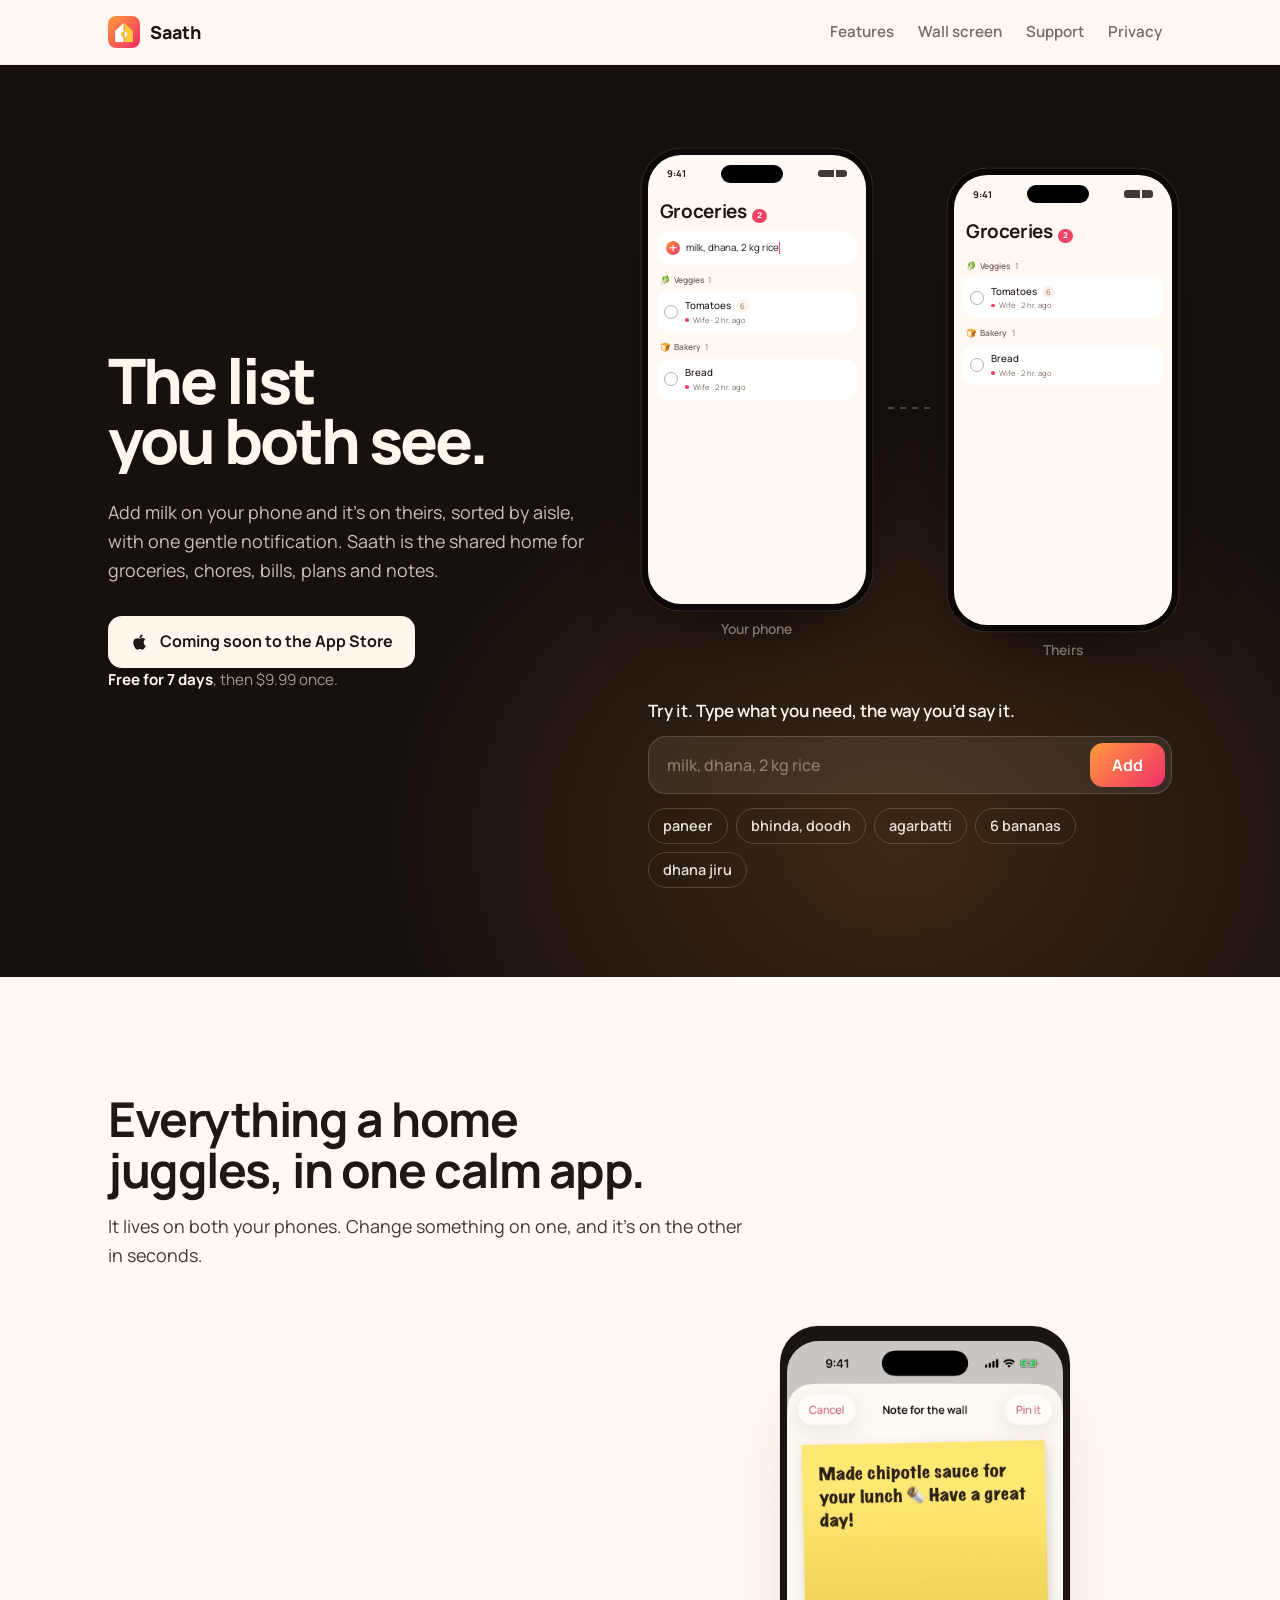
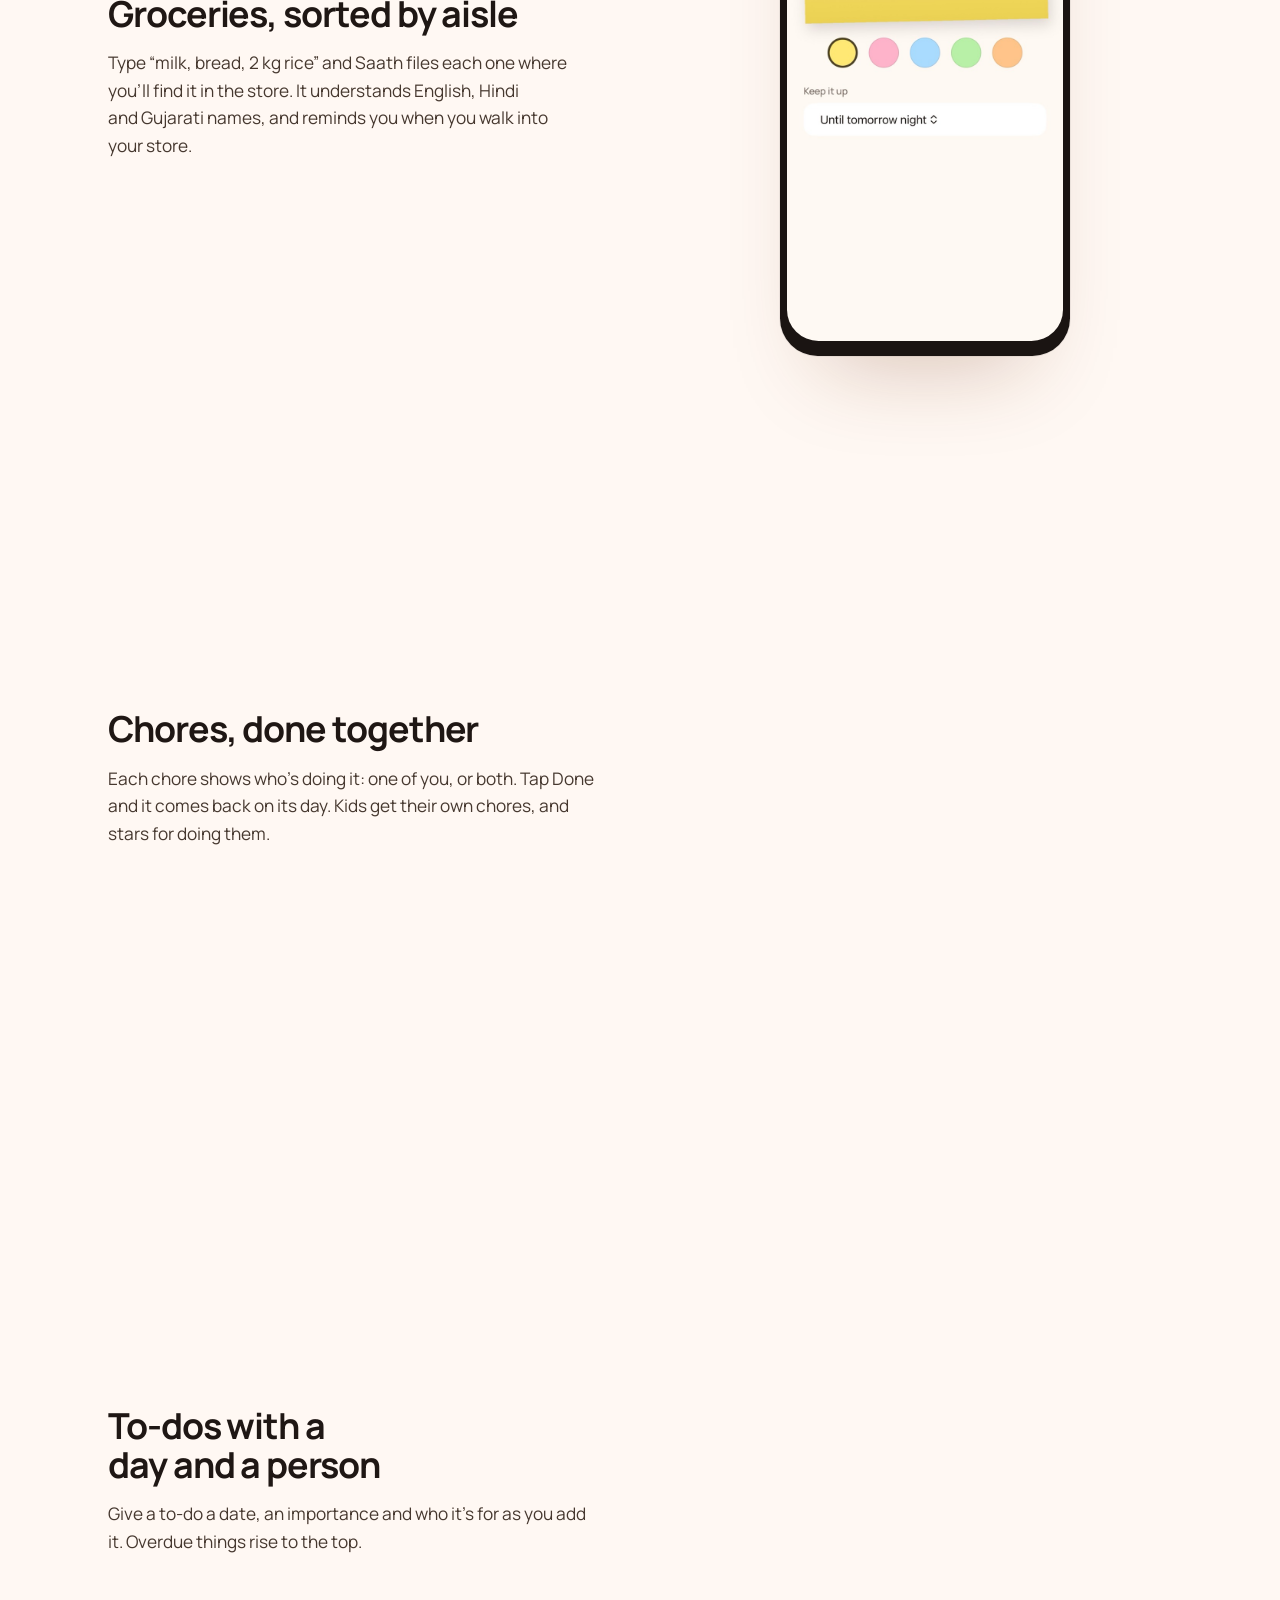
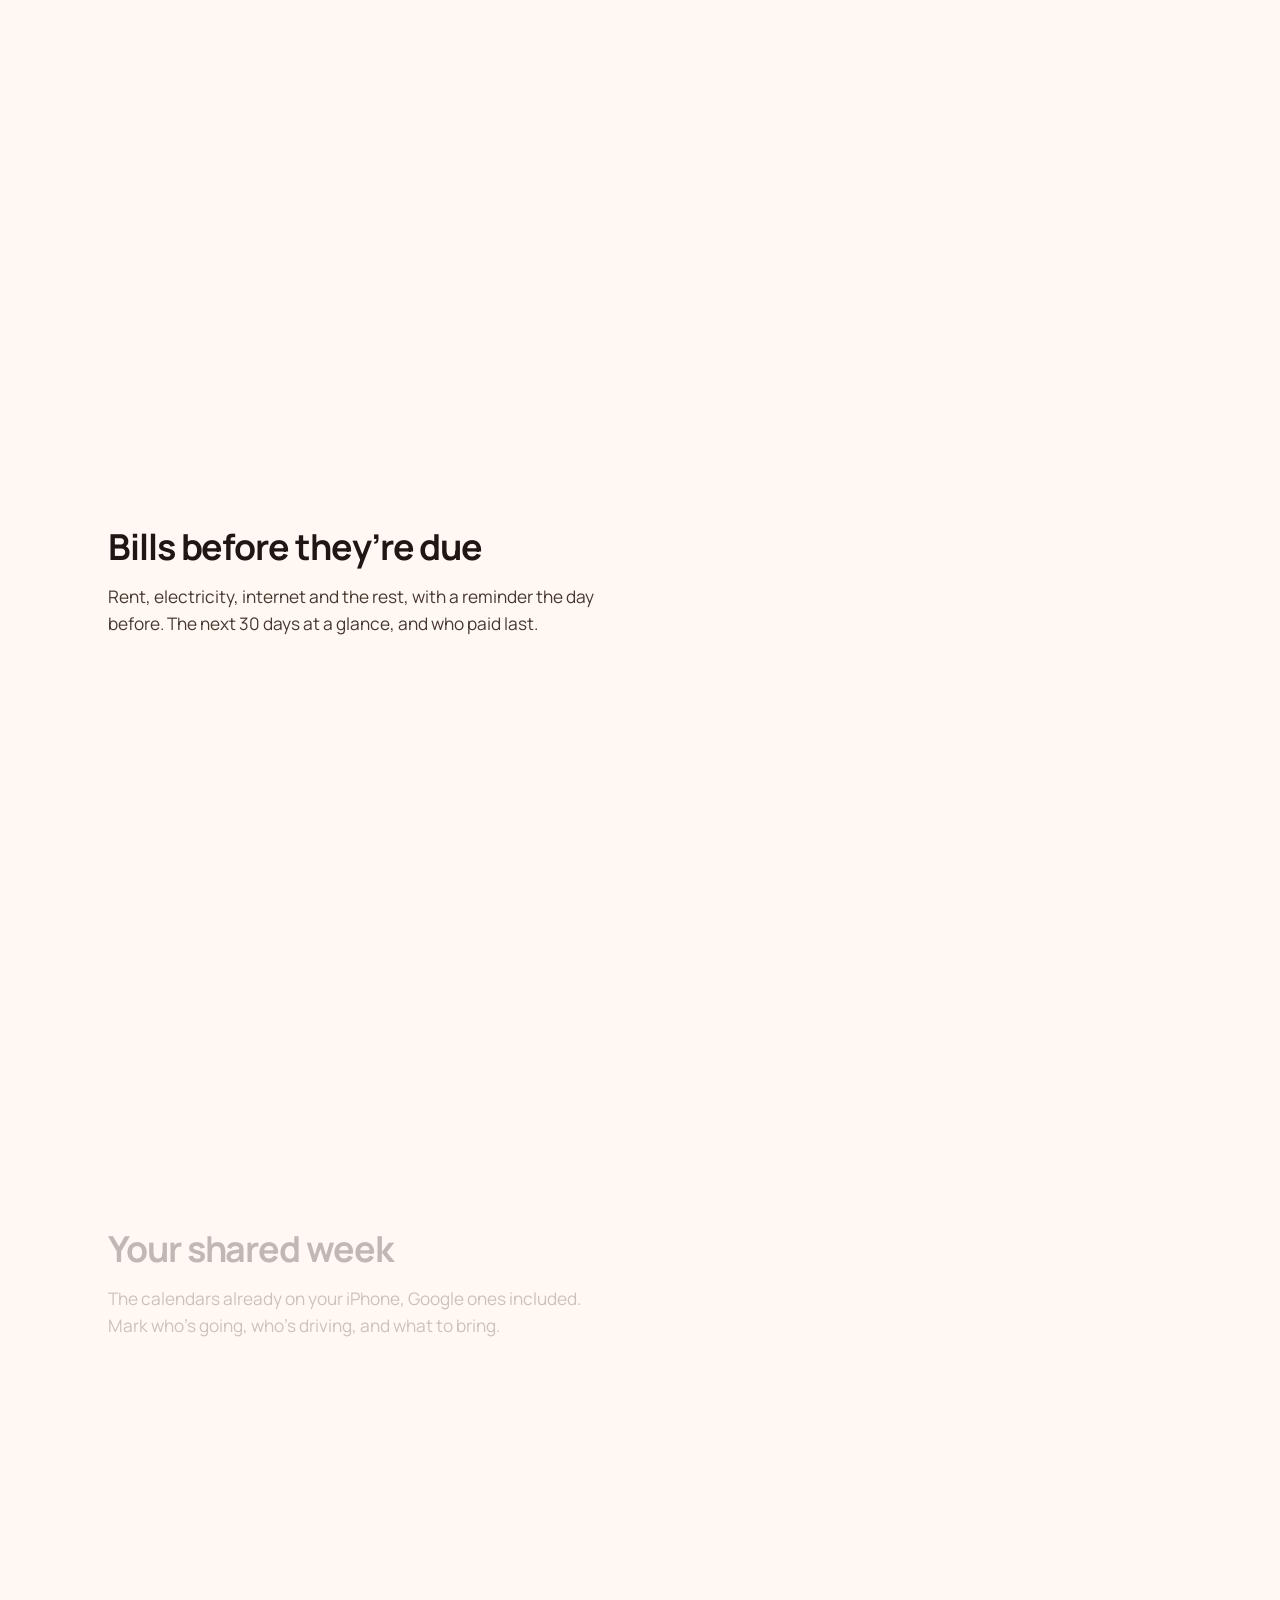
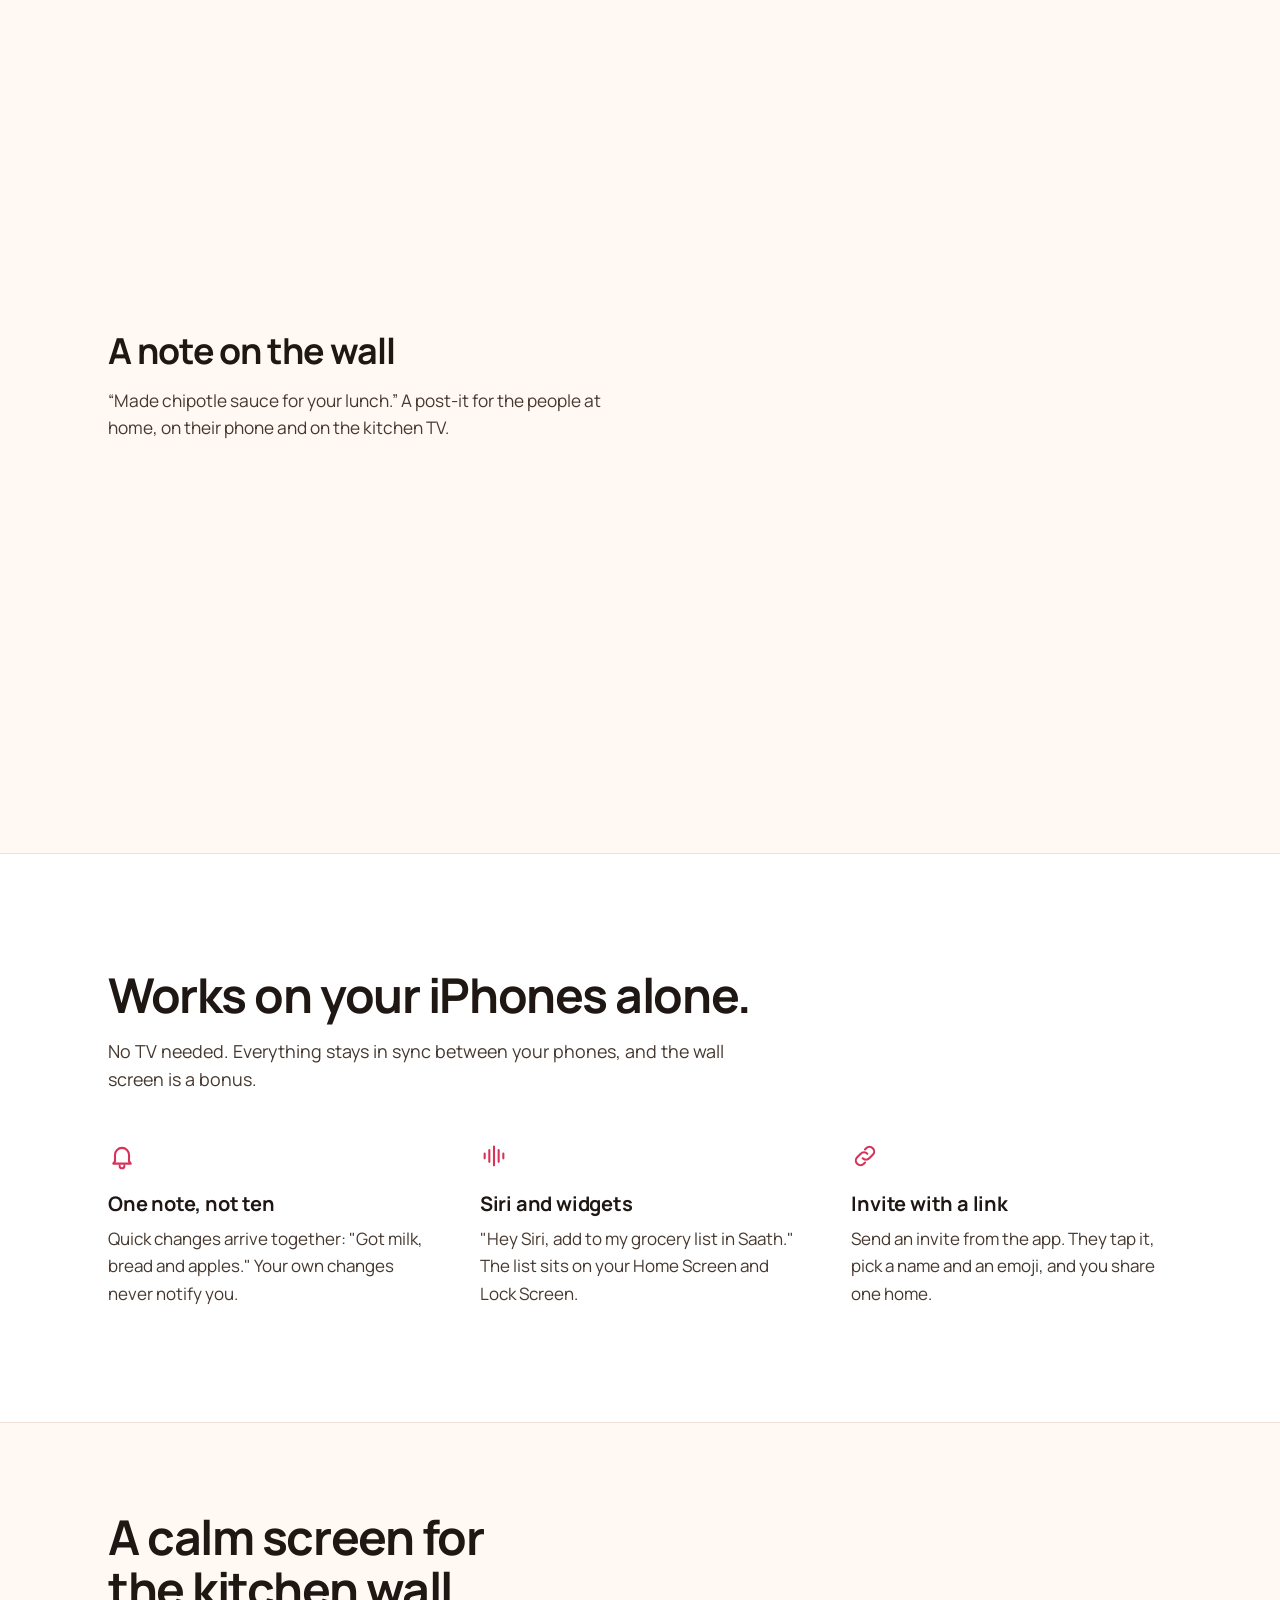
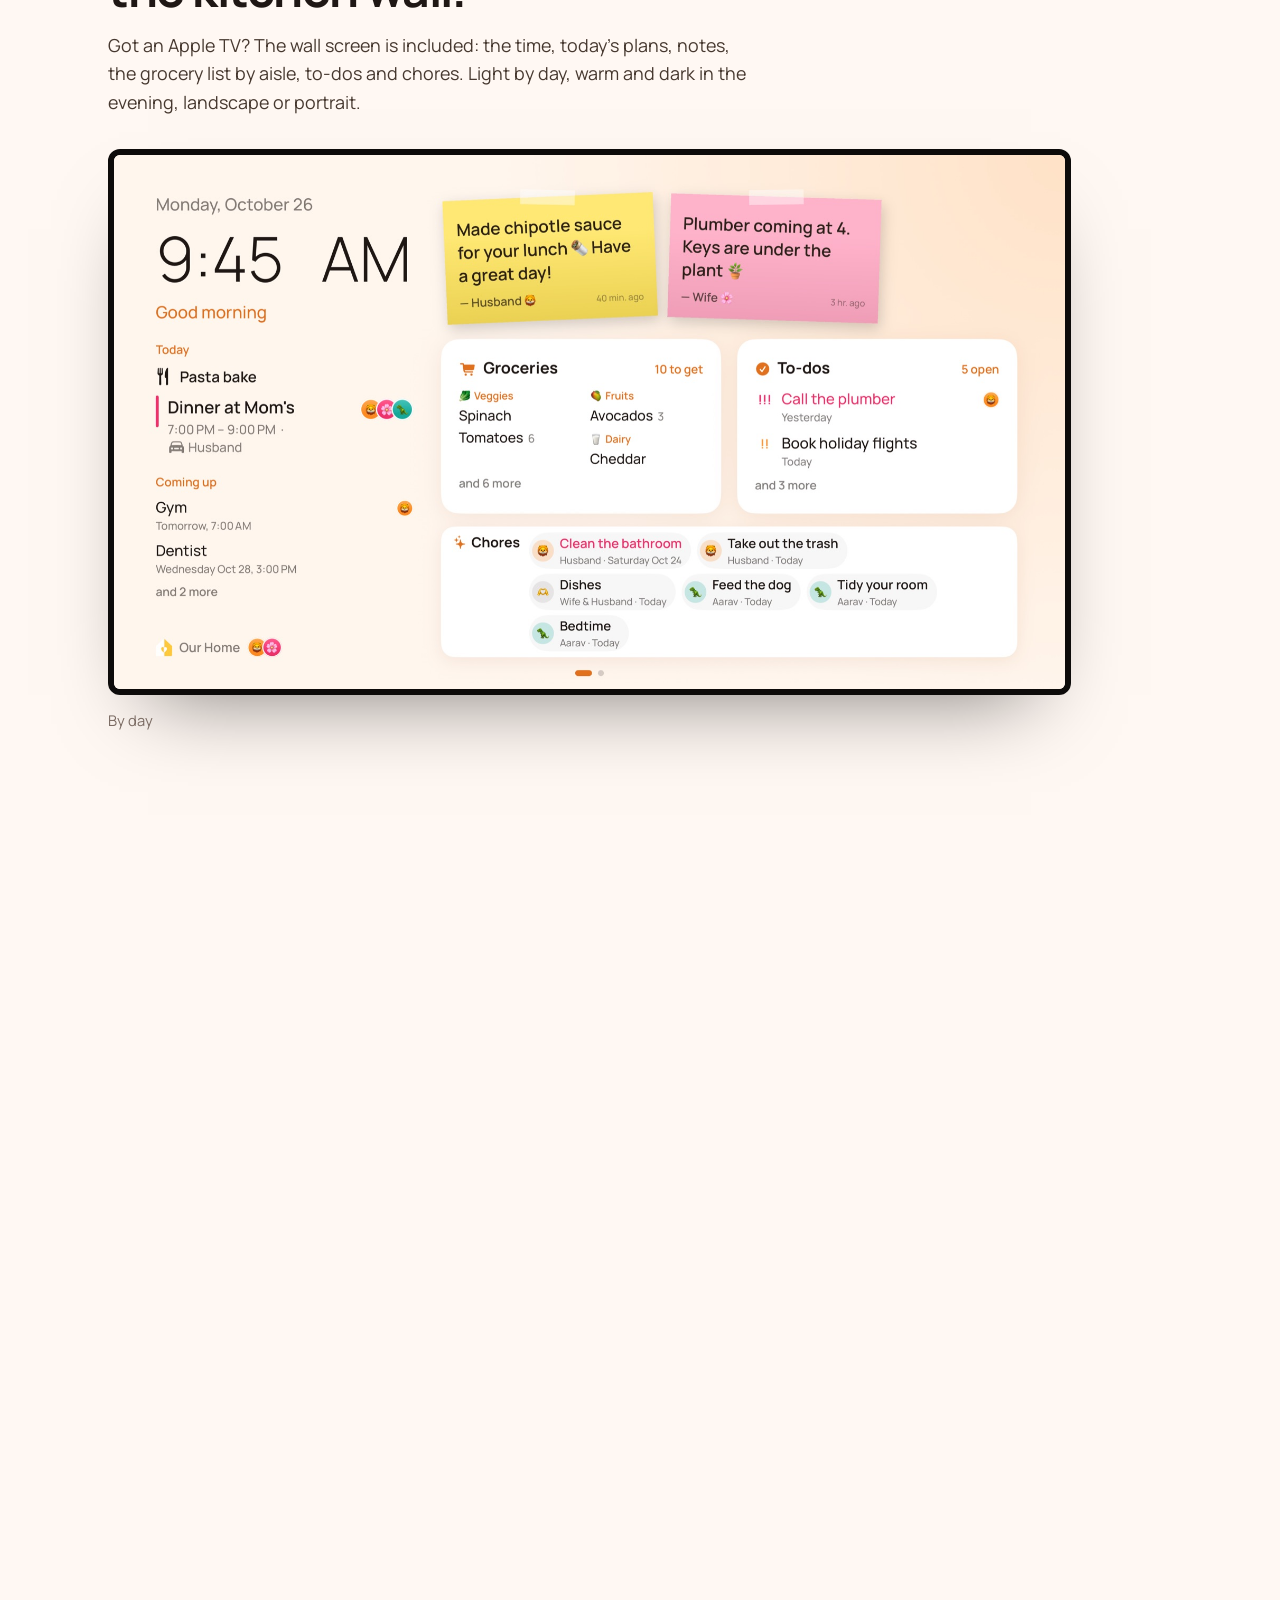
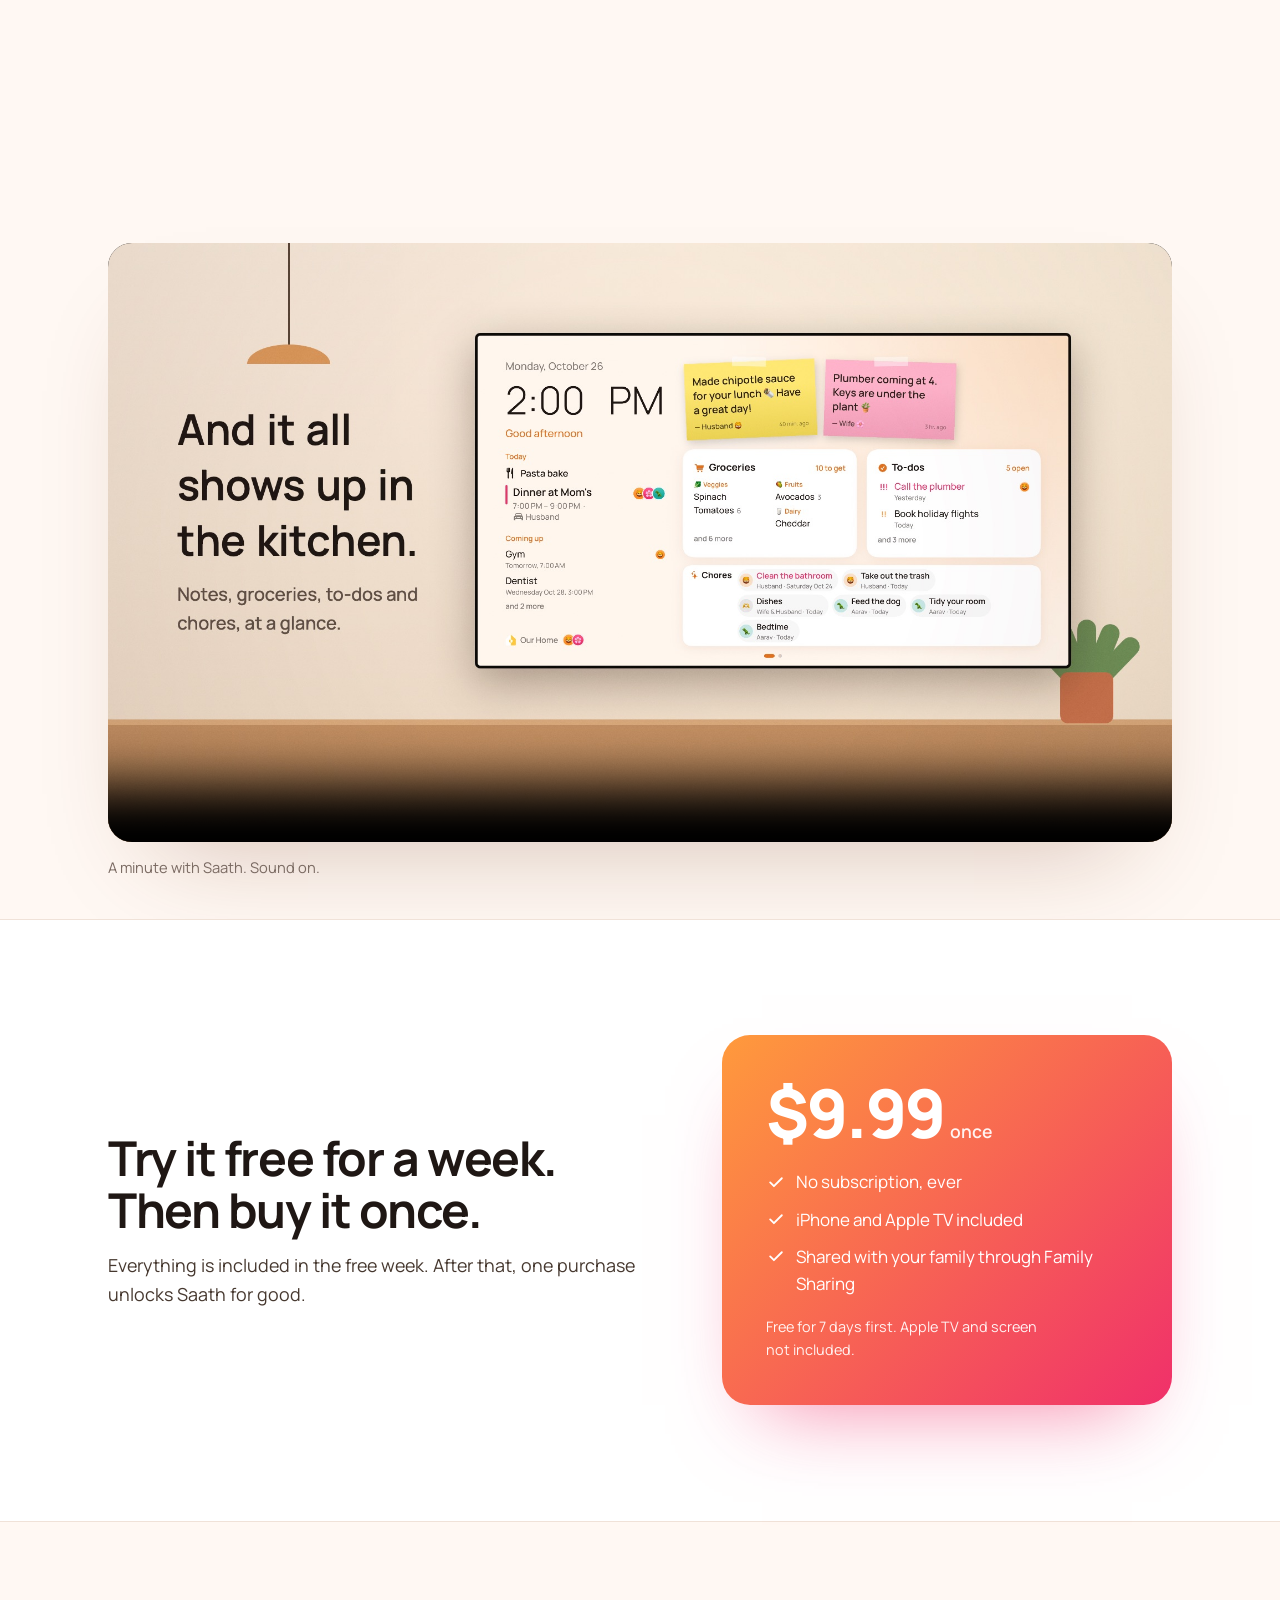
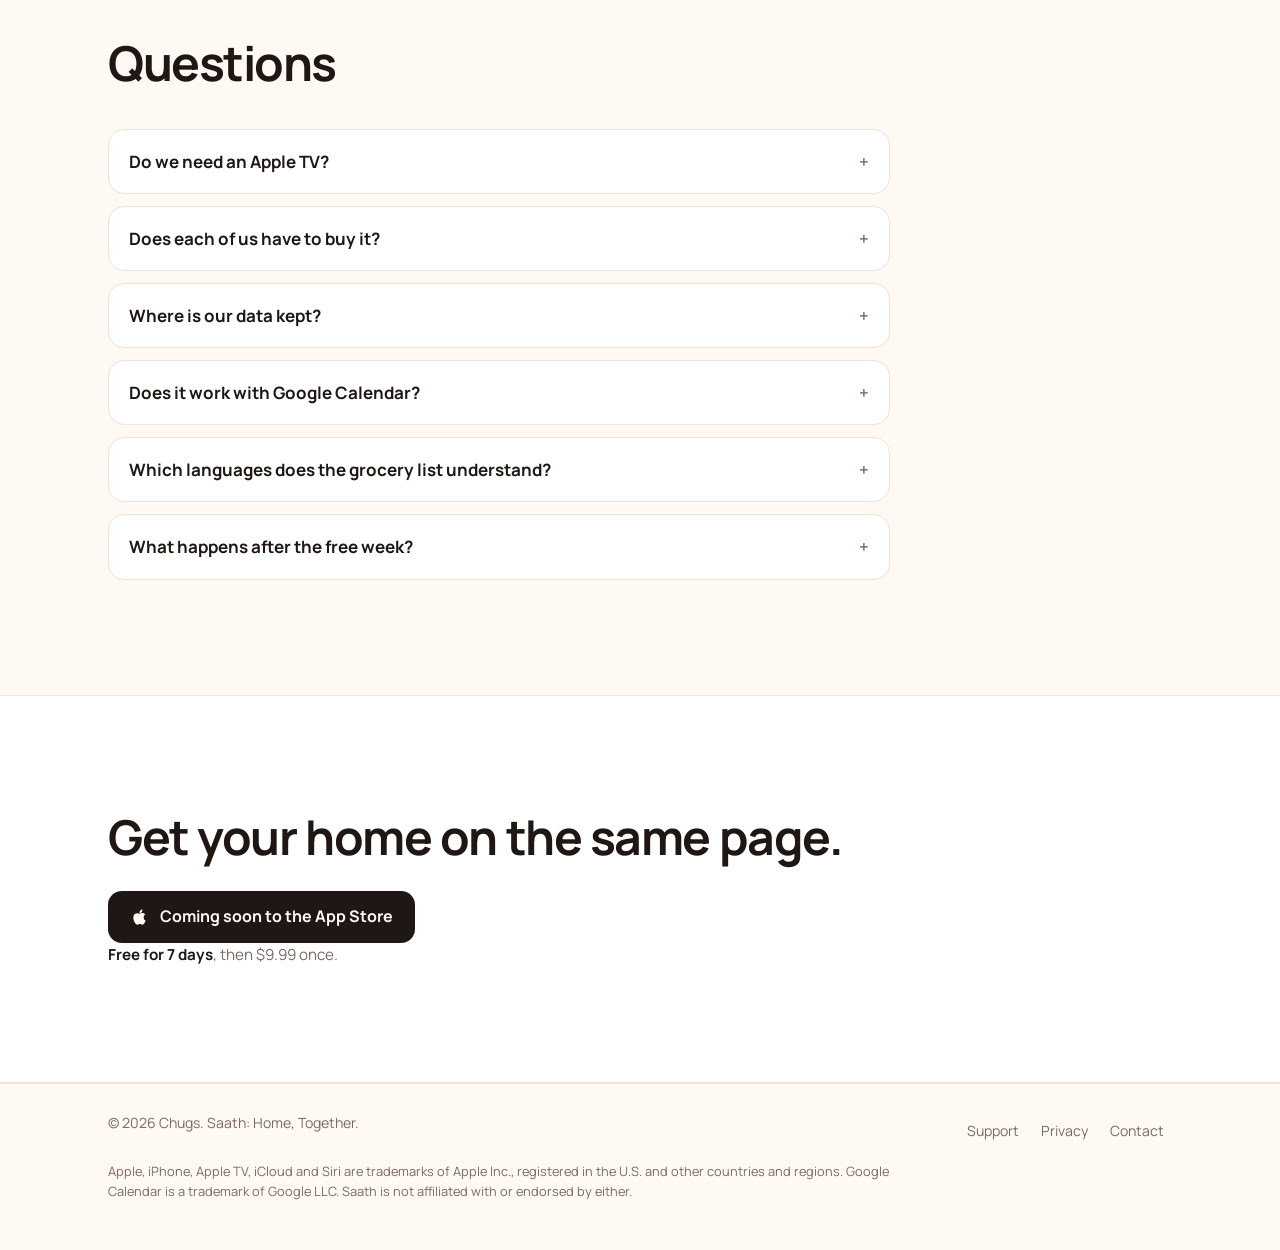
==== commit 14885ac8: "Add files via upload" ====
--- a/index.html
+++ b/index.html
@@ -17,7 +17,7 @@
 <meta property="og:description" content="Groceries by aisle, chores you share, bills, plans and notes, shared between your iPhones. Apple TV wall screen optional.">
 <meta property="og:image" content="og.jpg">
 <meta name="twitter:card" content="summary_large_image">
-<link rel="stylesheet" href="site.css?v=28">
+<link rel="stylesheet" href="site.css?v=29">
 </head>
 <body>
 <a class="skip" href="#main">Skip to content</a>
--- a/site.css
+++ b/site.css
@@ -154,7 +154,7 @@
 @keyframes fresh { 0% { background: rgba(255, 201, 60, .45); transform: translateY(-6px); } 30% { transform: none; } 100% { background: transparent; } }
 .d-banner { position: absolute; z-index: 2; left: calc(8 * var(--u)); right: calc(8 * var(--u)); top: calc(46 * var(--u));
   display: flex; gap: calc(9 * var(--u)); align-items: flex-start; padding: calc(10 * var(--u)) calc(11 * var(--u)); border-radius: calc(20 * var(--u));
-  background: rgba(255,255,255,.86); backdrop-filter: blur(18px) saturate(1.6); -webkit-backdrop-filter: blur(18px) saturate(1.6);
+  background: rgba(255, 255, 255, .97); backdrop-filter: blur(18px) saturate(1.6); -webkit-backdrop-filter: blur(18px) saturate(1.6);
   box-shadow: 0 10px 30px -10px rgba(31, 23, 20, .35); font-size: calc(11.5 * var(--u)); line-height: 1.3;
   opacity: 0; transform: translateY(-120%); transition: opacity 350ms var(--ease), transform 450ms var(--ease); pointer-events: none; }
 .d-banner.show { opacity: 1; transform: none; }
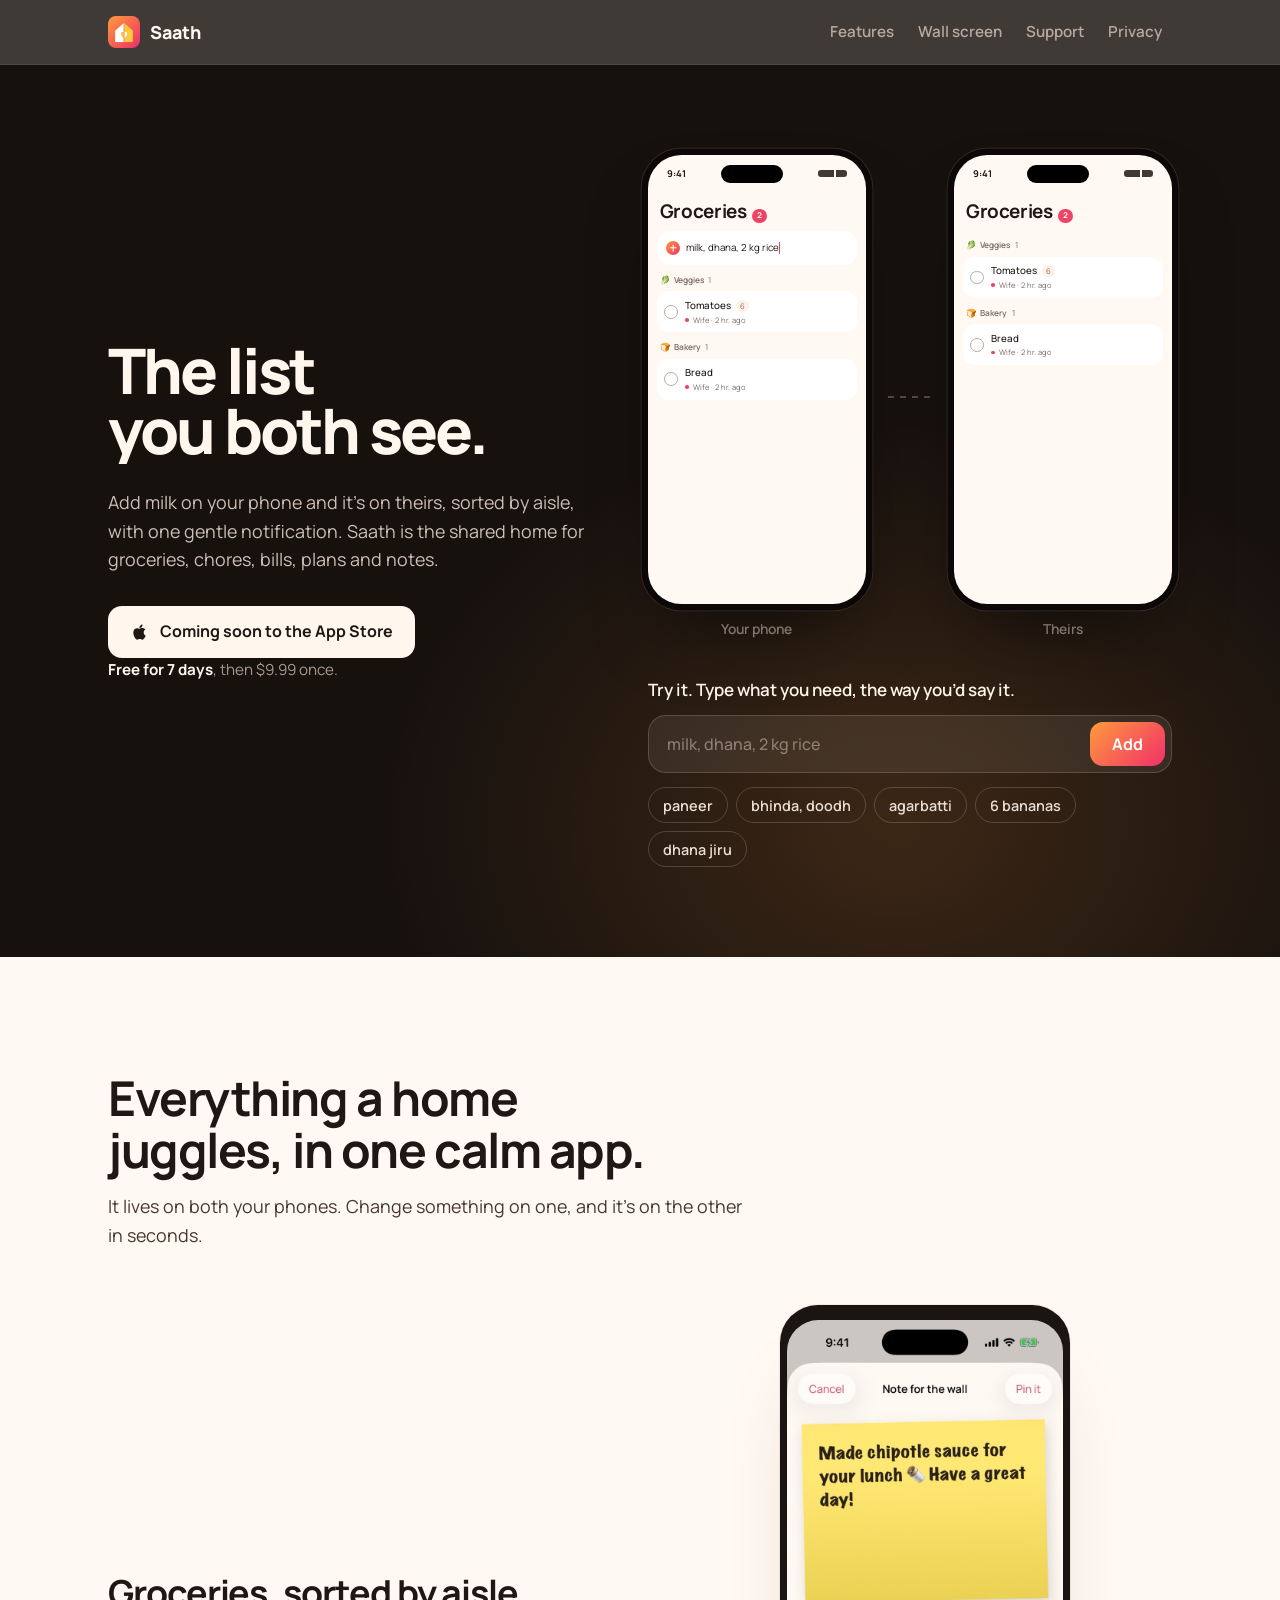
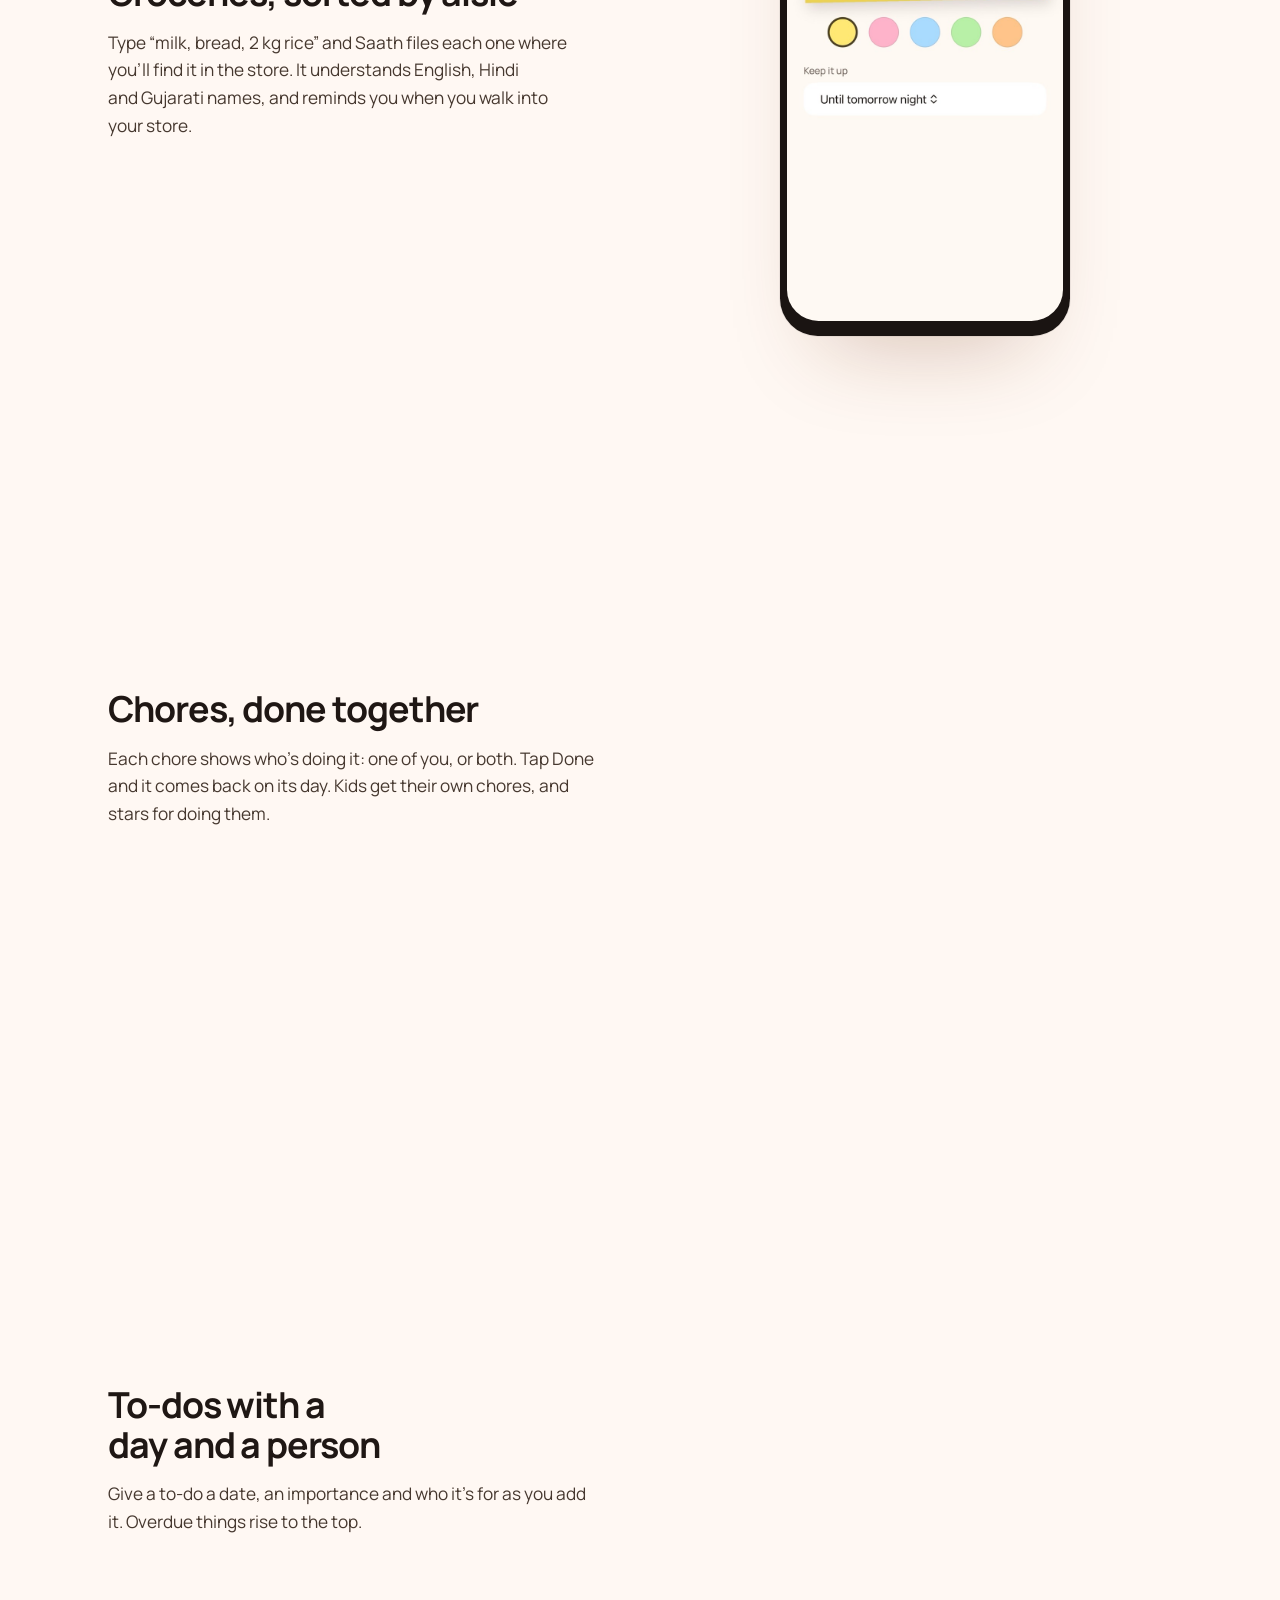
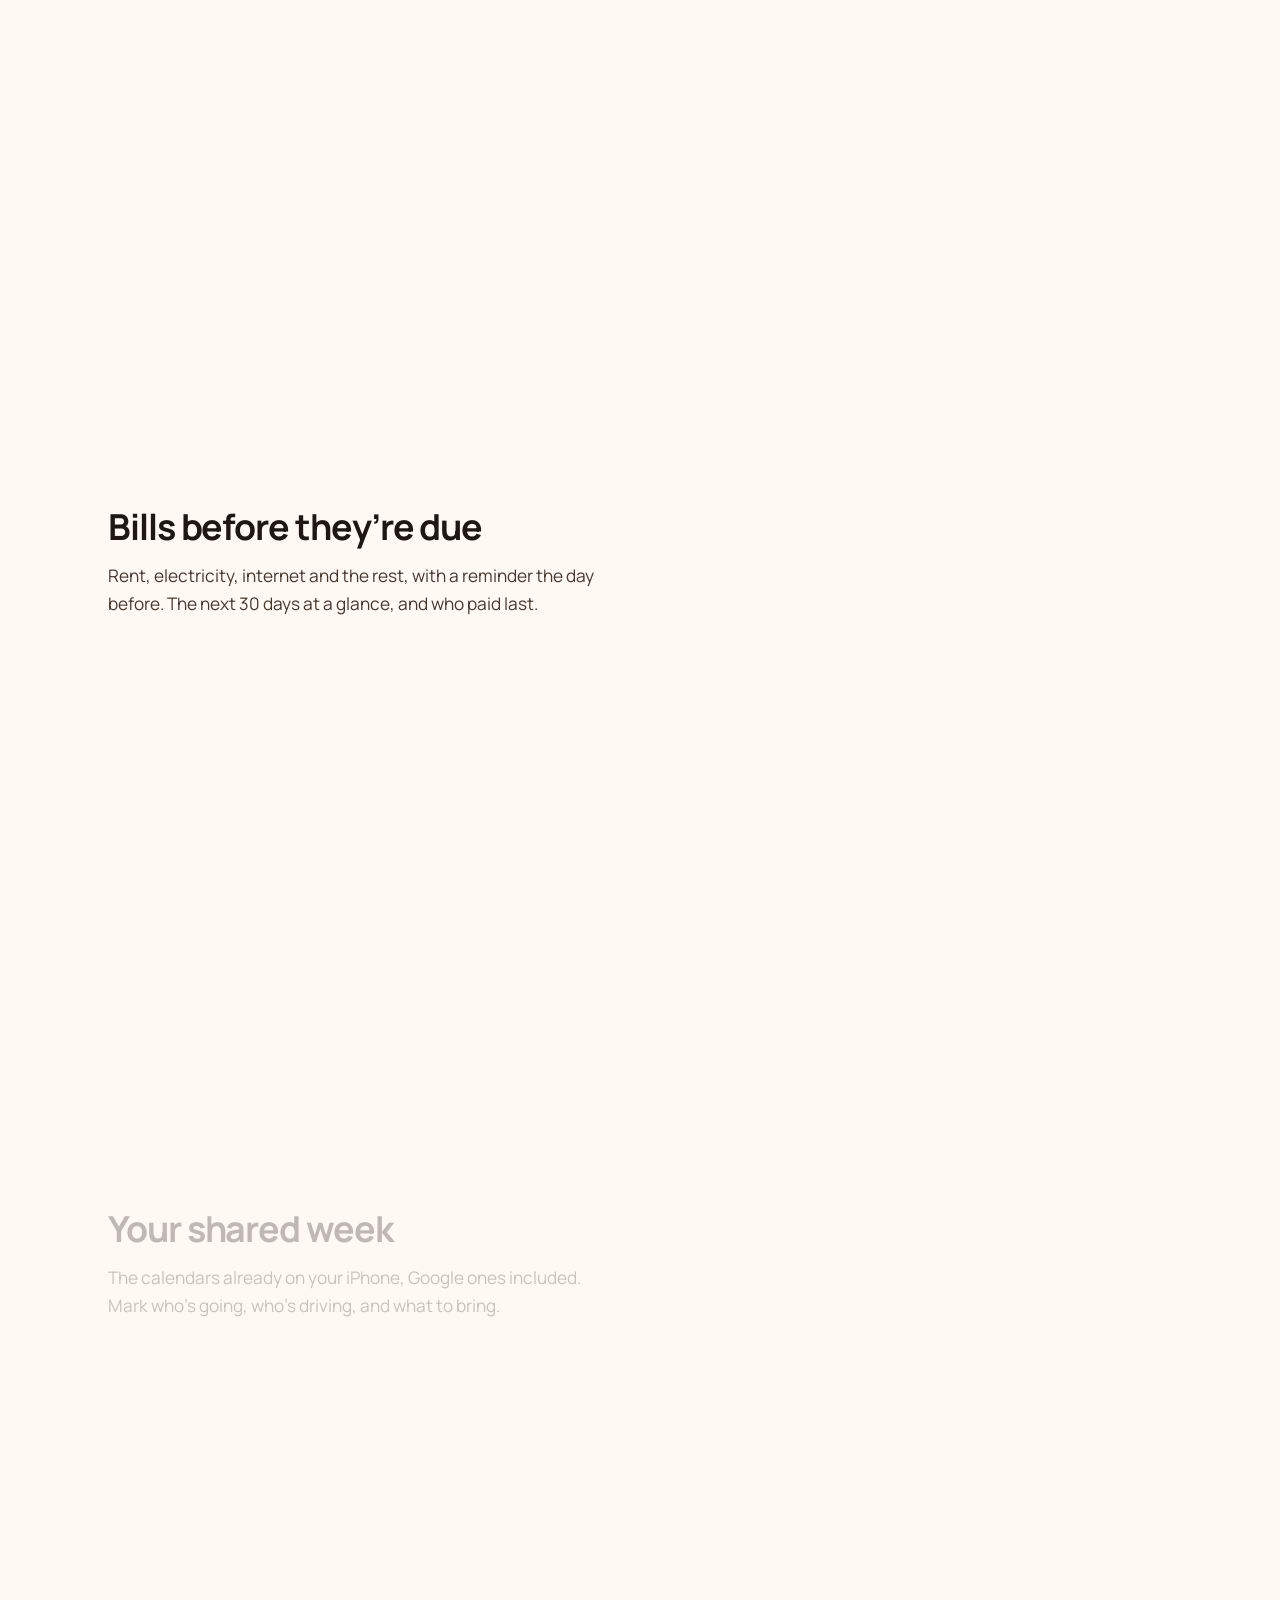
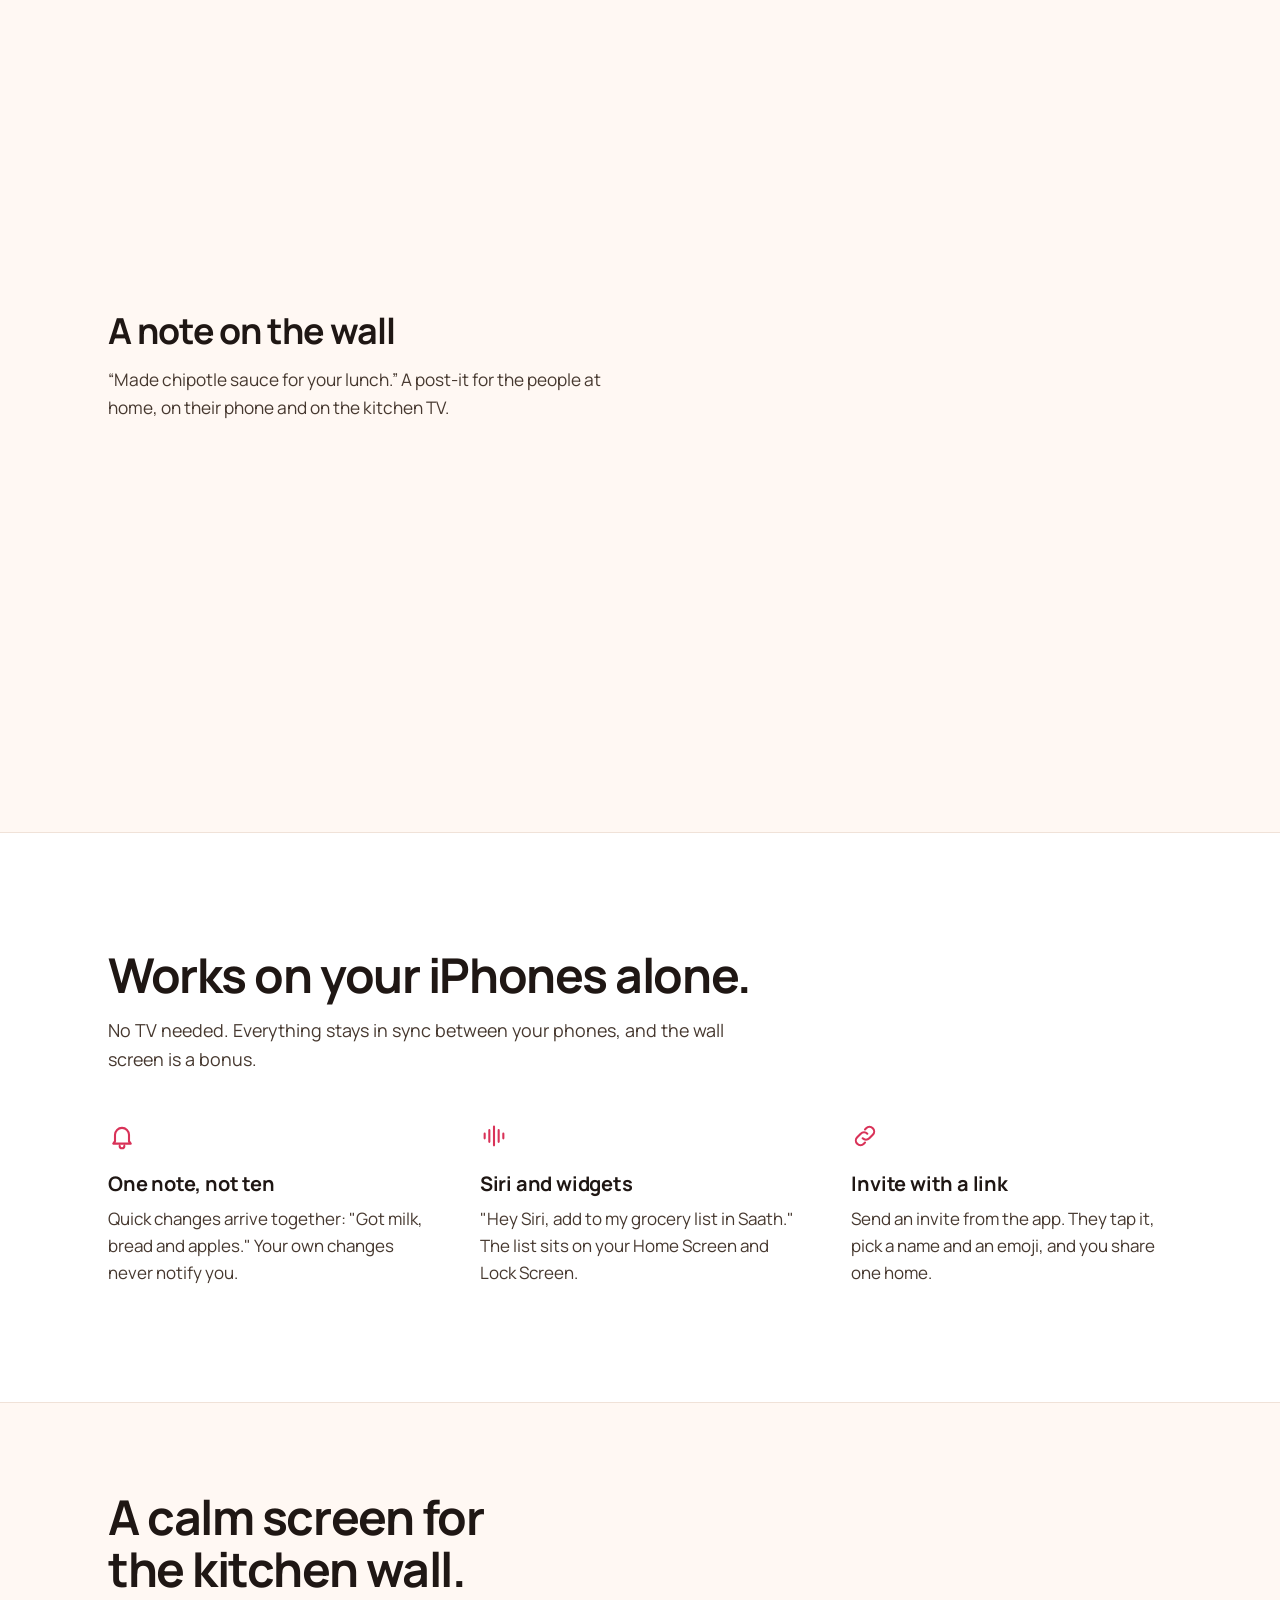
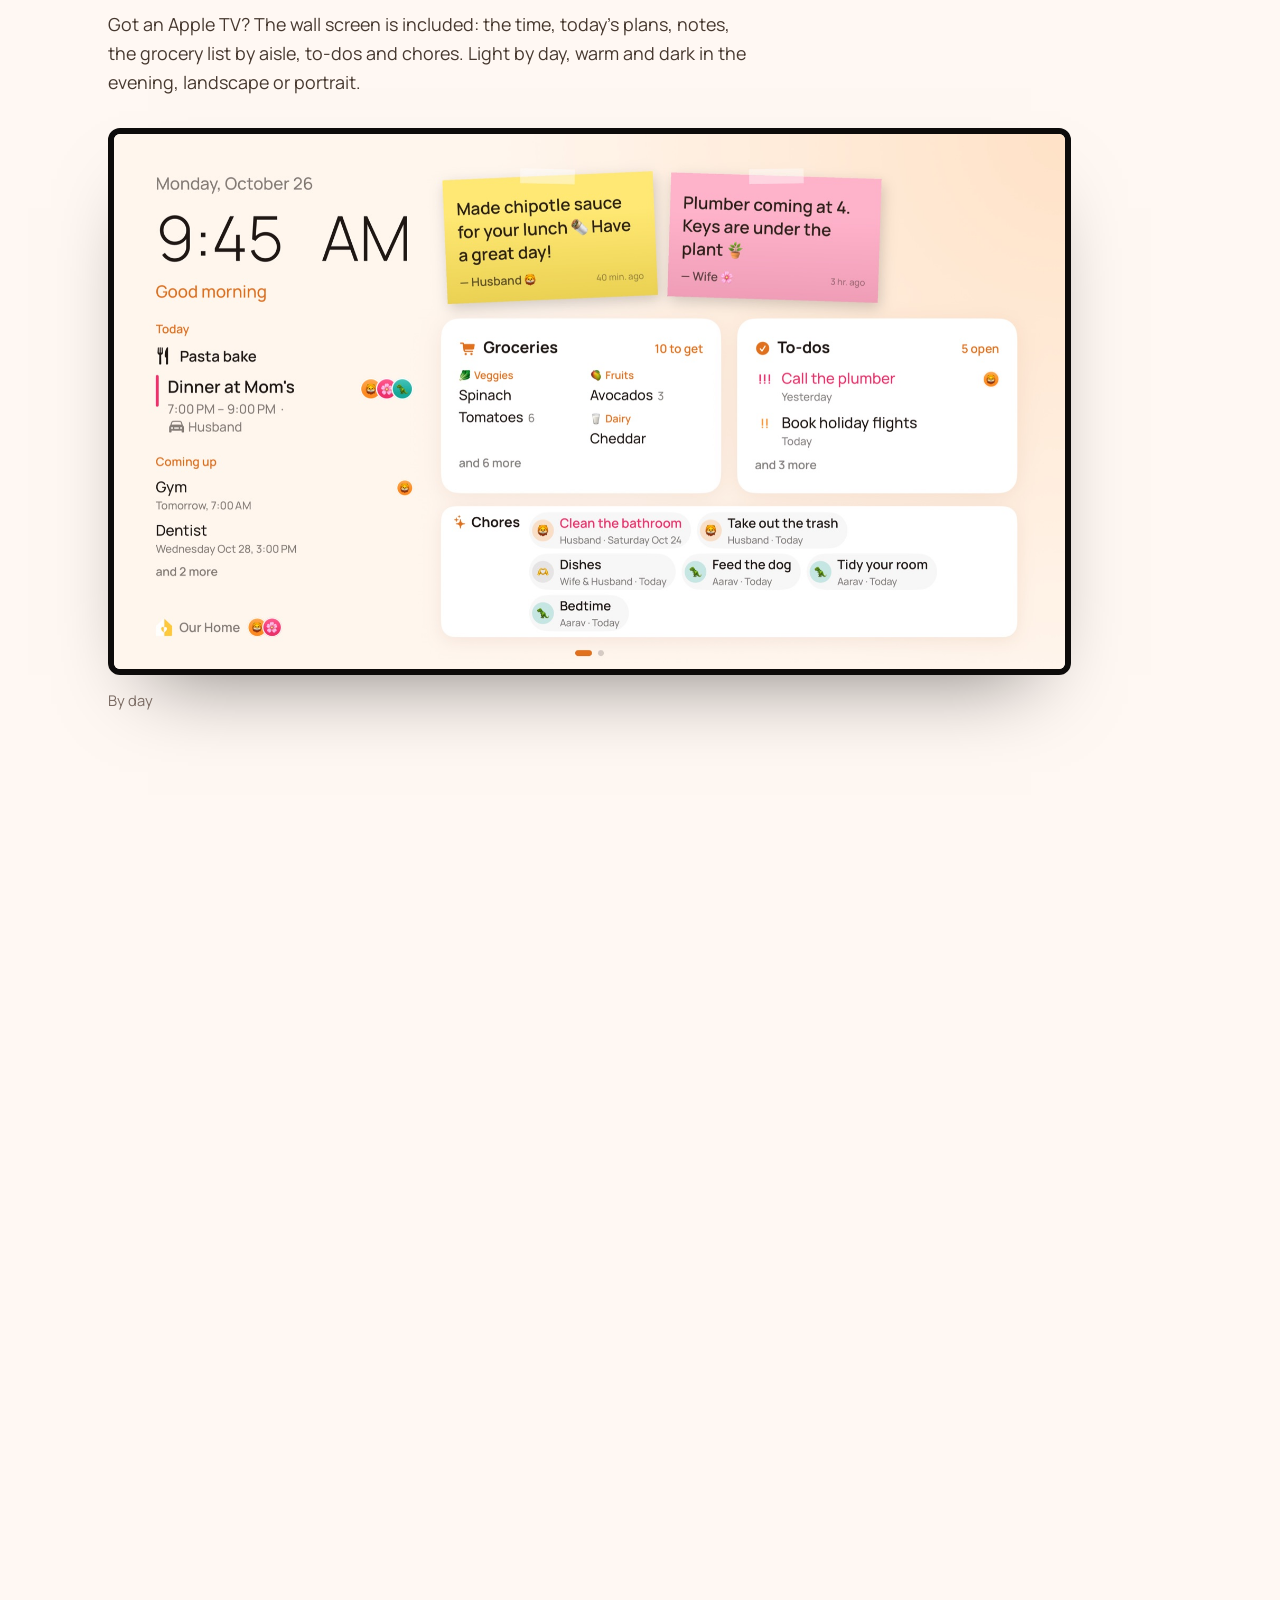
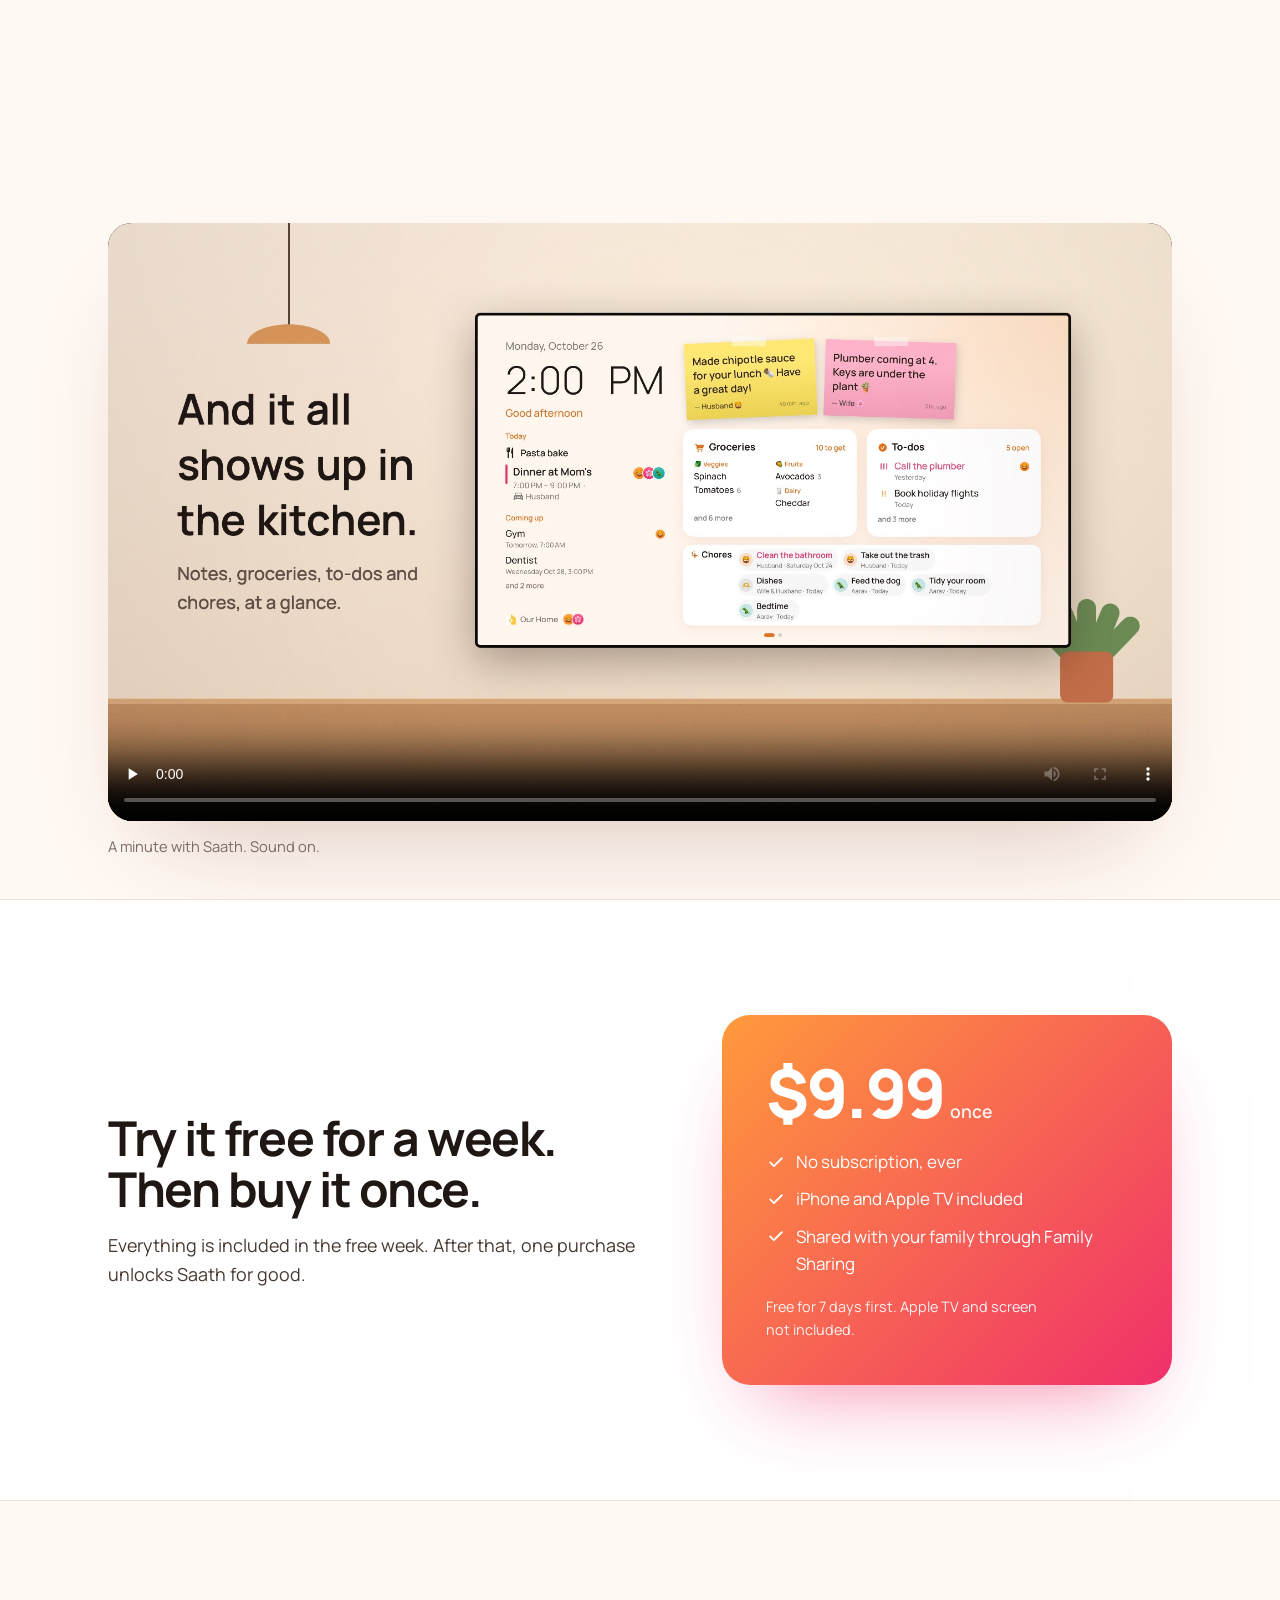
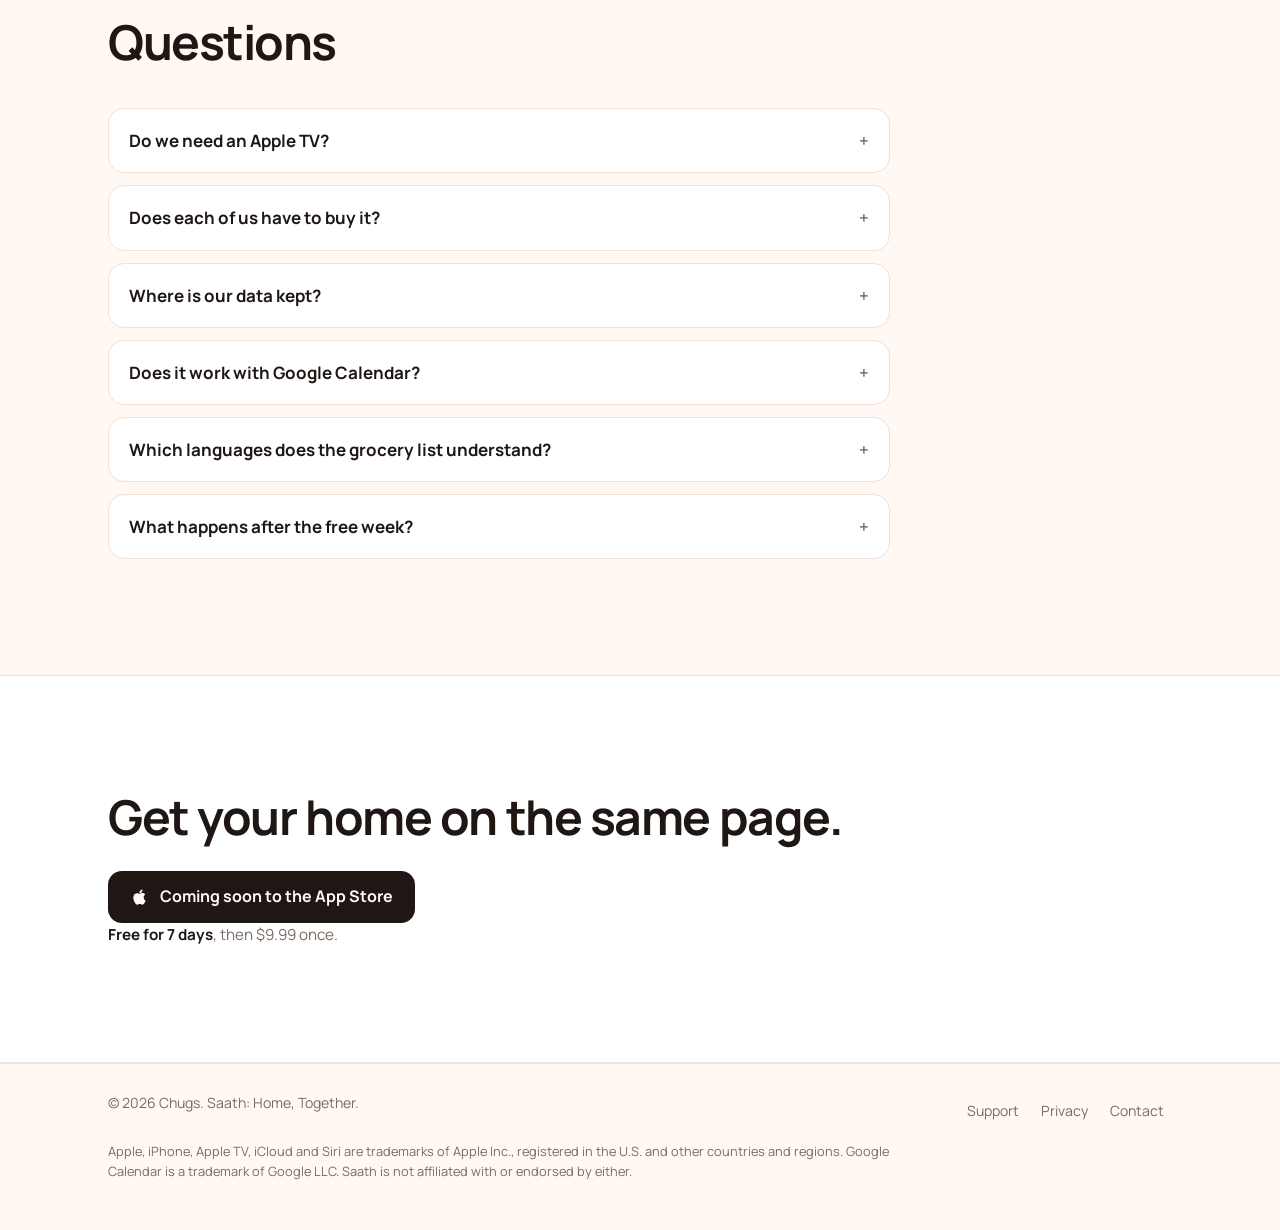
==== commit 081b1d81: "Add files via upload" ====
--- a/index.html
+++ b/index.html
@@ -10,14 +10,14 @@
 <meta name="description" content="One shared place for groceries, chores, bills, plans and little notes. On your iPhones, and on the kitchen TV if you like.">
 <link rel="icon" type="image/png" sizes="32x32" href="favicon-32.png">
 <link rel="apple-touch-icon" href="apple-touch-icon.png">
-<link rel="preload" href="fonts/Manrope.ttf?v=28" as="font" type="font/ttf" crossorigin>
+<link rel="preload" href="fonts/Manrope.ttf?v=30" as="font" type="font/ttf" crossorigin>
 <meta property="og:type" content="website">
 <meta property="og:site_name" content="Saath">
 <meta property="og:title" content="Saath: Home, Together">
 <meta property="og:description" content="Groceries by aisle, chores you share, bills, plans and notes, shared between your iPhones. Apple TV wall screen optional.">
 <meta property="og:image" content="og.jpg">
 <meta name="twitter:card" content="summary_large_image">
-<link rel="stylesheet" href="site.css?v=29">
+<link rel="stylesheet" href="site.css?v=30">
 </head>
 <body>
 <a class="skip" href="#main">Skip to content</a>
@@ -67,7 +67,7 @@
         <figure class="dphone theirs">
           <div class="d-screen">
           <div class="d-status" aria-hidden="true"><span>9:41</span><span class="d-island"></span><span class="d-bars"></span></div>
-          <div class="d-banner" data-banner aria-hidden="true"><img src="icon-512.png?v=28" alt="" width="36" height="36"><div><b>Our Home</b><span data-text></span></div><time>now</time></div>
+          <div class="d-banner" data-banner aria-hidden="true"><img src="icon-512.png?v=30" alt="" width="36" height="36"><div><b>Our Home</b><span data-text></span></div><time>now</time></div>
           <div class="d-head"><h3>Groceries</h3><span class="d-count" data-count>2</span></div>
           <ul class="d-list" data-list aria-label="Theirs grocery list"></ul>
           </div>
@@ -103,42 +103,42 @@
         <article class="step" data-step="0">
           <h3>Groceries, sorted by aisle</h3>
           <p>Type “milk, bread, 2 kg rice” and Saath files each one where you’ll find it in the store. It understands English, Hindi and Gujarati names, and reminds you when you walk into your store.</p>
-          <div class="shot step-shot"><picture class=""><source srcset="img/groceries-dark.jpg?v=28" media="(prefers-color-scheme: dark)"><img src="img/groceries.jpg?v=28" alt="The grocery list grouped by aisle" loading="lazy" width="720" height="1566"></picture></div>
+          <div class="shot step-shot"><picture class=""><source srcset="img/groceries-dark.jpg?v=30" media="(prefers-color-scheme: dark)"><img src="img/groceries.jpg?v=30" alt="The grocery list grouped by aisle" loading="lazy" width="720" height="1566"></picture></div>
         </article>
         <article class="step" data-step="1">
           <h3>Chores, done together</h3>
           <p>Each chore shows who’s doing it: one of you, or both. Tap Done and it comes back on its day. Kids get their own chores, and stars for doing them.</p>
-          <div class="shot step-shot"><picture class=""><source srcset="img/chores-dark.jpg?v=28" media="(prefers-color-scheme: dark)"><img src="img/chores.jpg?v=28" alt="Chores with who is doing each one" loading="lazy" width="720" height="1566"></picture></div>
+          <div class="shot step-shot"><picture class=""><source srcset="img/chores-dark.jpg?v=30" media="(prefers-color-scheme: dark)"><img src="img/chores.jpg?v=30" alt="Chores with who is doing each one" loading="lazy" width="720" height="1566"></picture></div>
         </article>
         <article class="step" data-step="2">
           <h3>To-dos with a day and a person</h3>
           <p>Give a to-do a date, an importance and who it’s for as you add it. Overdue things rise to the top.</p>
-          <div class="shot step-shot"><picture class=""><source srcset="img/todos-dark.jpg?v=28" media="(prefers-color-scheme: dark)"><img src="img/todos.jpg?v=28" alt="To-dos grouped by when they're due" loading="lazy" width="720" height="1566"></picture></div>
+          <div class="shot step-shot"><picture class=""><source srcset="img/todos-dark.jpg?v=30" media="(prefers-color-scheme: dark)"><img src="img/todos.jpg?v=30" alt="To-dos grouped by when they're due" loading="lazy" width="720" height="1566"></picture></div>
         </article>
         <article class="step" data-step="3">
           <h3>Bills before they’re due</h3>
           <p>Rent, electricity, internet and the rest, with a reminder the day before. The next 30 days at a glance, and who paid last.</p>
-          <div class="shot step-shot"><picture class=""><source srcset="img/bills-dark.jpg?v=28" media="(prefers-color-scheme: dark)"><img src="img/bills.jpg?v=28" alt="Bills due in the next 30 days" loading="lazy" width="720" height="1566"></picture></div>
+          <div class="shot step-shot"><picture class=""><source srcset="img/bills-dark.jpg?v=30" media="(prefers-color-scheme: dark)"><img src="img/bills.jpg?v=30" alt="Bills due in the next 30 days" loading="lazy" width="720" height="1566"></picture></div>
         </article>
         <article class="step" data-step="4">
           <h3>Your shared week</h3>
           <p>The calendars already on your iPhone, Google ones included. Mark who’s going, who’s driving, and what to bring.</p>
-          <div class="shot step-shot"><picture class=""><source srcset="img/calendar-dark.jpg?v=28" media="(prefers-color-scheme: dark)"><img src="img/calendar.jpg?v=28" alt="The week's plans with who's going" loading="lazy" width="720" height="1566"></picture></div>
+          <div class="shot step-shot"><picture class=""><source srcset="img/calendar-dark.jpg?v=30" media="(prefers-color-scheme: dark)"><img src="img/calendar.jpg?v=30" alt="The week's plans with who's going" loading="lazy" width="720" height="1566"></picture></div>
         </article>
         <article class="step" data-step="5">
           <h3>A note on the wall</h3>
           <p>“Made chipotle sauce for your lunch.” A post-it for the people at home, on their phone and on the kitchen TV.</p>
-          <div class="shot step-shot"><picture class=""><source srcset="img/note-dark.jpg?v=28" media="(prefers-color-scheme: dark)"><img src="img/note.jpg?v=28" alt="Writing a note for the wall" loading="lazy" width="720" height="1566"></picture></div>
+          <div class="shot step-shot"><picture class=""><source srcset="img/note-dark.jpg?v=30" media="(prefers-color-scheme: dark)"><img src="img/note.jpg?v=30" alt="Writing a note for the wall" loading="lazy" width="720" height="1566"></picture></div>
         </article>
       </div>
       <div class="device-rail" aria-hidden="true">
         <div class="device">
-          <div class="screen on" data-screen="0"><picture class=""><source srcset="img/groceries-dark.jpg?v=28" media="(prefers-color-scheme: dark)"><img src="img/groceries.jpg?v=28" alt="" width="720" height="1566"></picture></div>
-          <div class="screen" data-screen="1"><picture class=""><source srcset="img/chores-dark.jpg?v=28" media="(prefers-color-scheme: dark)"><img src="img/chores.jpg?v=28" alt="" loading="lazy" width="720" height="1566"></picture></div>
-          <div class="screen" data-screen="2"><picture class=""><source srcset="img/todos-dark.jpg?v=28" media="(prefers-color-scheme: dark)"><img src="img/todos.jpg?v=28" alt="" loading="lazy" width="720" height="1566"></picture></div>
-          <div class="screen" data-screen="3"><picture class=""><source srcset="img/bills-dark.jpg?v=28" media="(prefers-color-scheme: dark)"><img src="img/bills.jpg?v=28" alt="" loading="lazy" width="720" height="1566"></picture></div>
-          <div class="screen" data-screen="4"><picture class=""><source srcset="img/calendar-dark.jpg?v=28" media="(prefers-color-scheme: dark)"><img src="img/calendar.jpg?v=28" alt="" loading="lazy" width="720" height="1566"></picture></div>
-          <div class="screen" data-screen="5"><picture class=""><source srcset="img/note-dark.jpg?v=28" media="(prefers-color-scheme: dark)"><img src="img/note.jpg?v=28" alt="" loading="lazy" width="720" height="1566"></picture></div>
+          <div class="screen on" data-screen="0"><picture class=""><source srcset="img/groceries-dark.jpg?v=30" media="(prefers-color-scheme: dark)"><img src="img/groceries.jpg?v=30" alt="" width="720" height="1566"></picture></div>
+          <div class="screen" data-screen="1"><picture class=""><source srcset="img/chores-dark.jpg?v=30" media="(prefers-color-scheme: dark)"><img src="img/chores.jpg?v=30" alt="" loading="lazy" width="720" height="1566"></picture></div>
+          <div class="screen" data-screen="2"><picture class=""><source srcset="img/todos-dark.jpg?v=30" media="(prefers-color-scheme: dark)"><img src="img/todos.jpg?v=30" alt="" loading="lazy" width="720" height="1566"></picture></div>
+          <div class="screen" data-screen="3"><picture class=""><source srcset="img/bills-dark.jpg?v=30" media="(prefers-color-scheme: dark)"><img src="img/bills.jpg?v=30" alt="" loading="lazy" width="720" height="1566"></picture></div>
+          <div class="screen" data-screen="4"><picture class=""><source srcset="img/calendar-dark.jpg?v=30" media="(prefers-color-scheme: dark)"><img src="img/calendar.jpg?v=30" alt="" loading="lazy" width="720" height="1566"></picture></div>
+          <div class="screen" data-screen="5"><picture class=""><source srcset="img/note-dark.jpg?v=30" media="(prefers-color-scheme: dark)"><img src="img/note.jpg?v=30" alt="" loading="lazy" width="720" height="1566"></picture></div>
         </div>
       </div>
     </div>
@@ -163,8 +163,8 @@
         <p class="lede">Got an Apple TV? The wall screen is included: the time, today’s plans, notes, the grocery list by aisle, to-dos and chores. Light by day, warm and dark in the evening, landscape or portrait.</p>
       </div>
       <figure class="tv-frame">
-        <img class="tv-day" src="img/tv-day.jpg?v=28" alt="The wall screen in the daytime" loading="lazy" width="1800" height="1012">
-        <img class="tv-night" src="img/tv-evening.jpg?v=28" alt="The wall screen in the evening" loading="lazy" width="1800" height="1012">
+        <img class="tv-day" src="img/tv-day.jpg?v=30" alt="The wall screen in the daytime" loading="lazy" width="1800" height="1012">
+        <img class="tv-night" src="img/tv-evening.jpg?v=30" alt="The wall screen in the evening" loading="lazy" width="1800" height="1012">
         <figcaption><span class="cap-day">By day</span><span class="cap-night">In the evening</span></figcaption>
       </figure>
     </div></div>
@@ -172,7 +172,7 @@
 
   <section class="film" aria-label="Film"><div class="wrap">
     <figure>
-      <video src="film/saath.mp4?v=28" poster="film/poster.jpg?v=28" controls playsinline preload="none" aria-label="A one-minute film showing Saath on two phones and a kitchen TV"></video>
+      <video src="film/saath.mp4?v=30" poster="film/poster.jpg?v=30" controls playsinline preload="none" aria-label="A one-minute film showing Saath on two phones and a kitchen TV"></video>
       <figcaption>A minute with Saath. Sound on.</figcaption>
     </figure>
   </div></section>
@@ -221,8 +221,8 @@
   <nav aria-label="More"><a href="support.html">Support</a><a href="privacy.html">Privacy</a><a href="mailto:help.saath@gmail.com">Contact</a></nav>
   <span class="tm">Apple, iPhone, Apple TV, iCloud and Siri are trademarks of Apple Inc., registered in the U.S. and other countries and regions. Google Calendar is a trademark of Google LLC. Saath is not affiliated with or endorsed by either.</span>
 </div></footer>
-<script src="aisles.js?v=28" defer></script>
-<script src="demo.js?v=28" defer></script>
-<script src="motion.js?v=28" defer></script>
+<script src="aisles.js?v=30" defer></script>
+<script src="demo.js?v=30" defer></script>
+<script src="motion.js?v=30" defer></script>
 </body>
 </html>
--- a/site.css
+++ b/site.css
@@ -109,7 +109,6 @@
 .d-screen { position: relative; width: var(--pw); aspect-ratio: 300 / 620; border-radius: calc(46 * var(--u)); overflow: hidden;
   background: #FFF8F3; color: #1F1714; box-shadow: 0 0 0 calc(9 * var(--u)) #0B0807, 0 0 0 calc(10 * var(--u)) #3A2F2A,
   0 40px 80px -30px rgba(0,0,0,.7); font-size: calc(13 * var(--u)); }
-.theirs { margin-top: calc(28 * var(--u)); }
 .d-status { display: flex; align-items: center; justify-content: space-between; padding: calc(14 * var(--u)) calc(26 * var(--u)) 0;
   font-weight: 700; font-size: calc(13 * var(--u)); }
 .d-island { width: calc(86 * var(--u)); height: calc(25 * var(--u)); border-radius: 99px; background: #000; }
